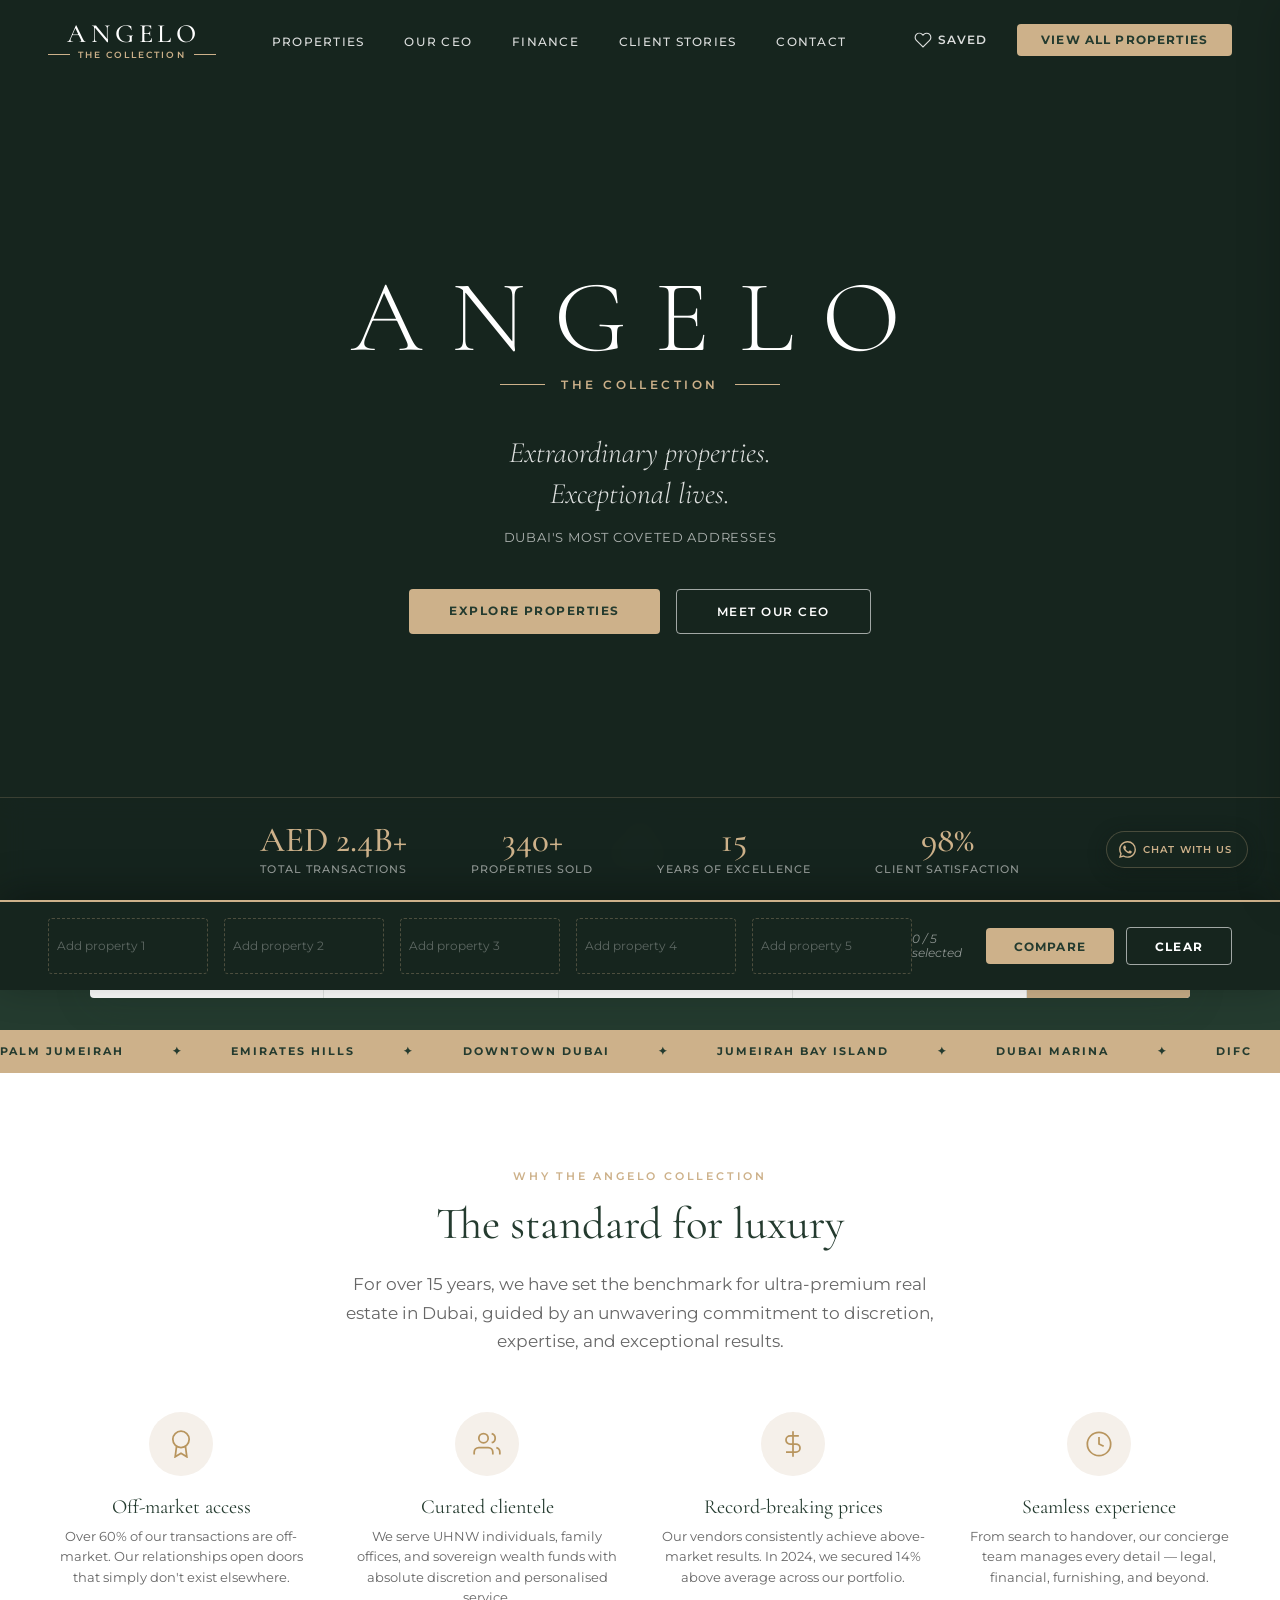
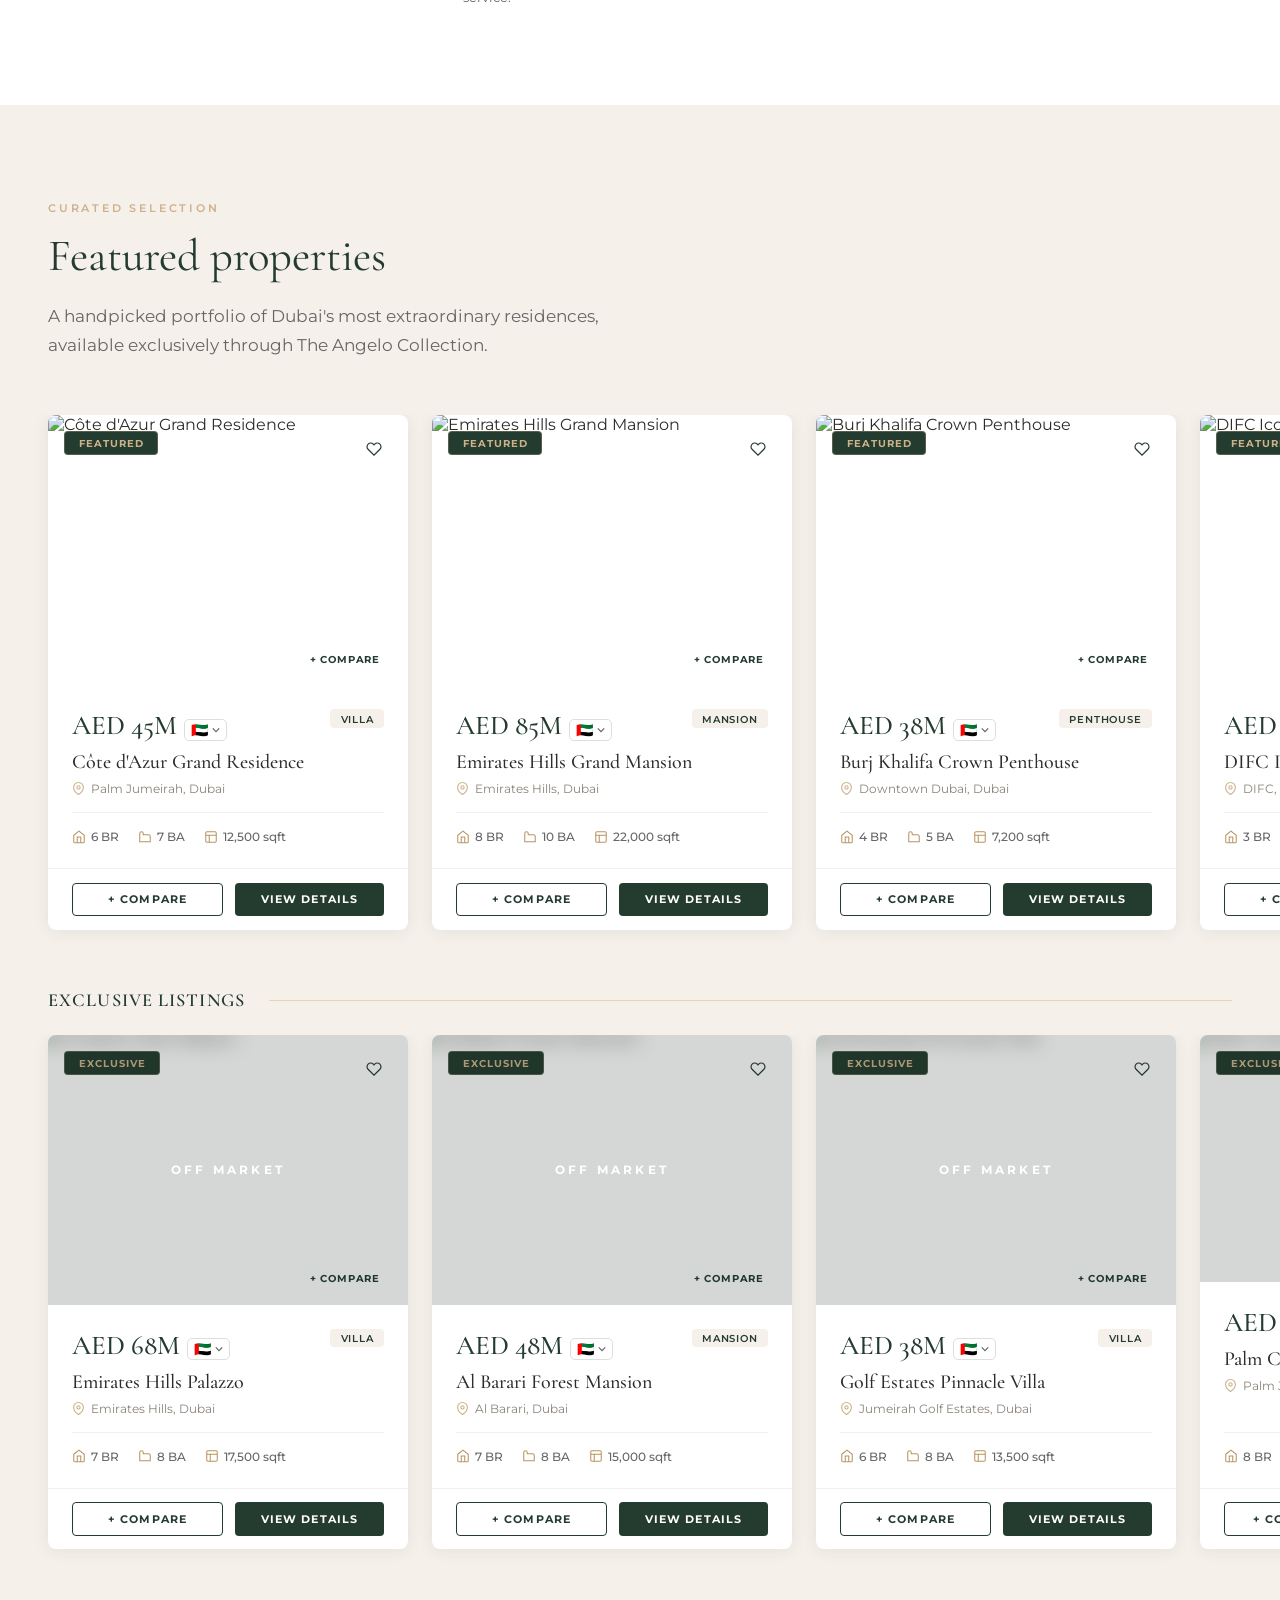
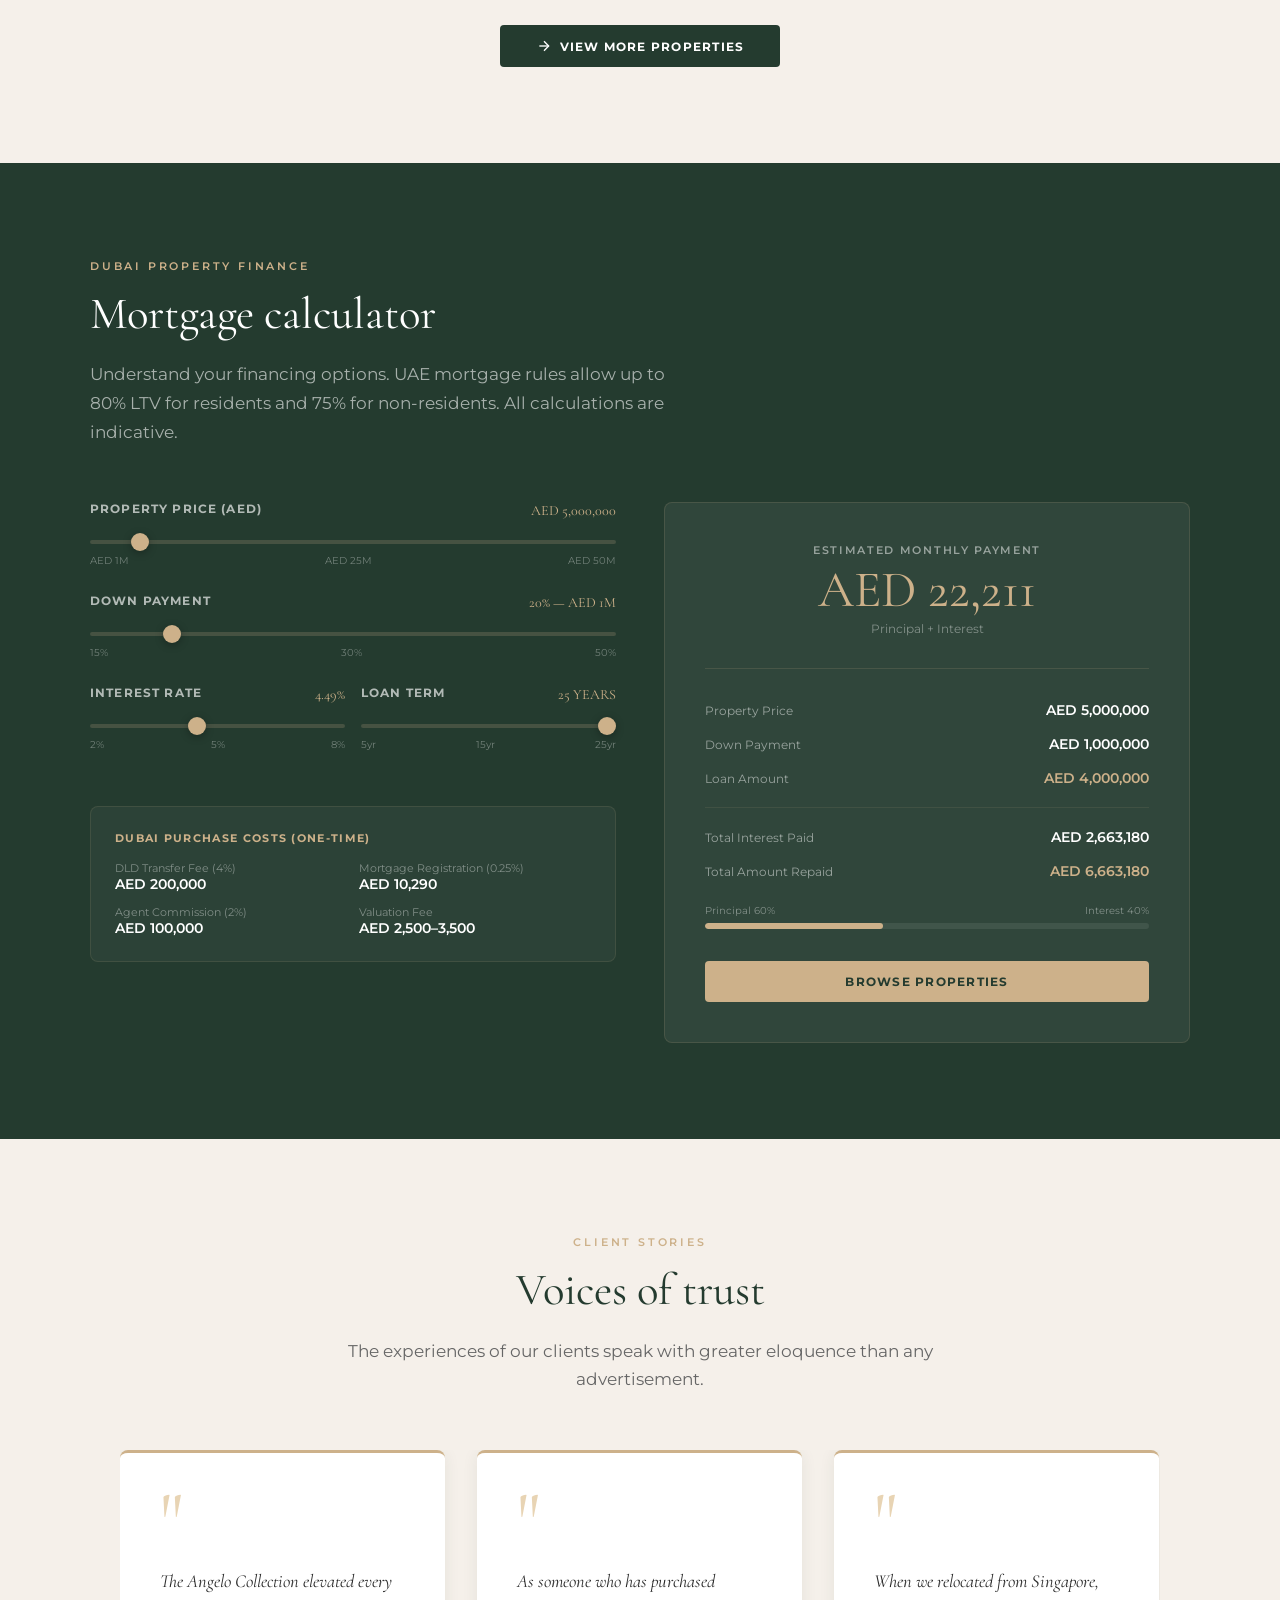
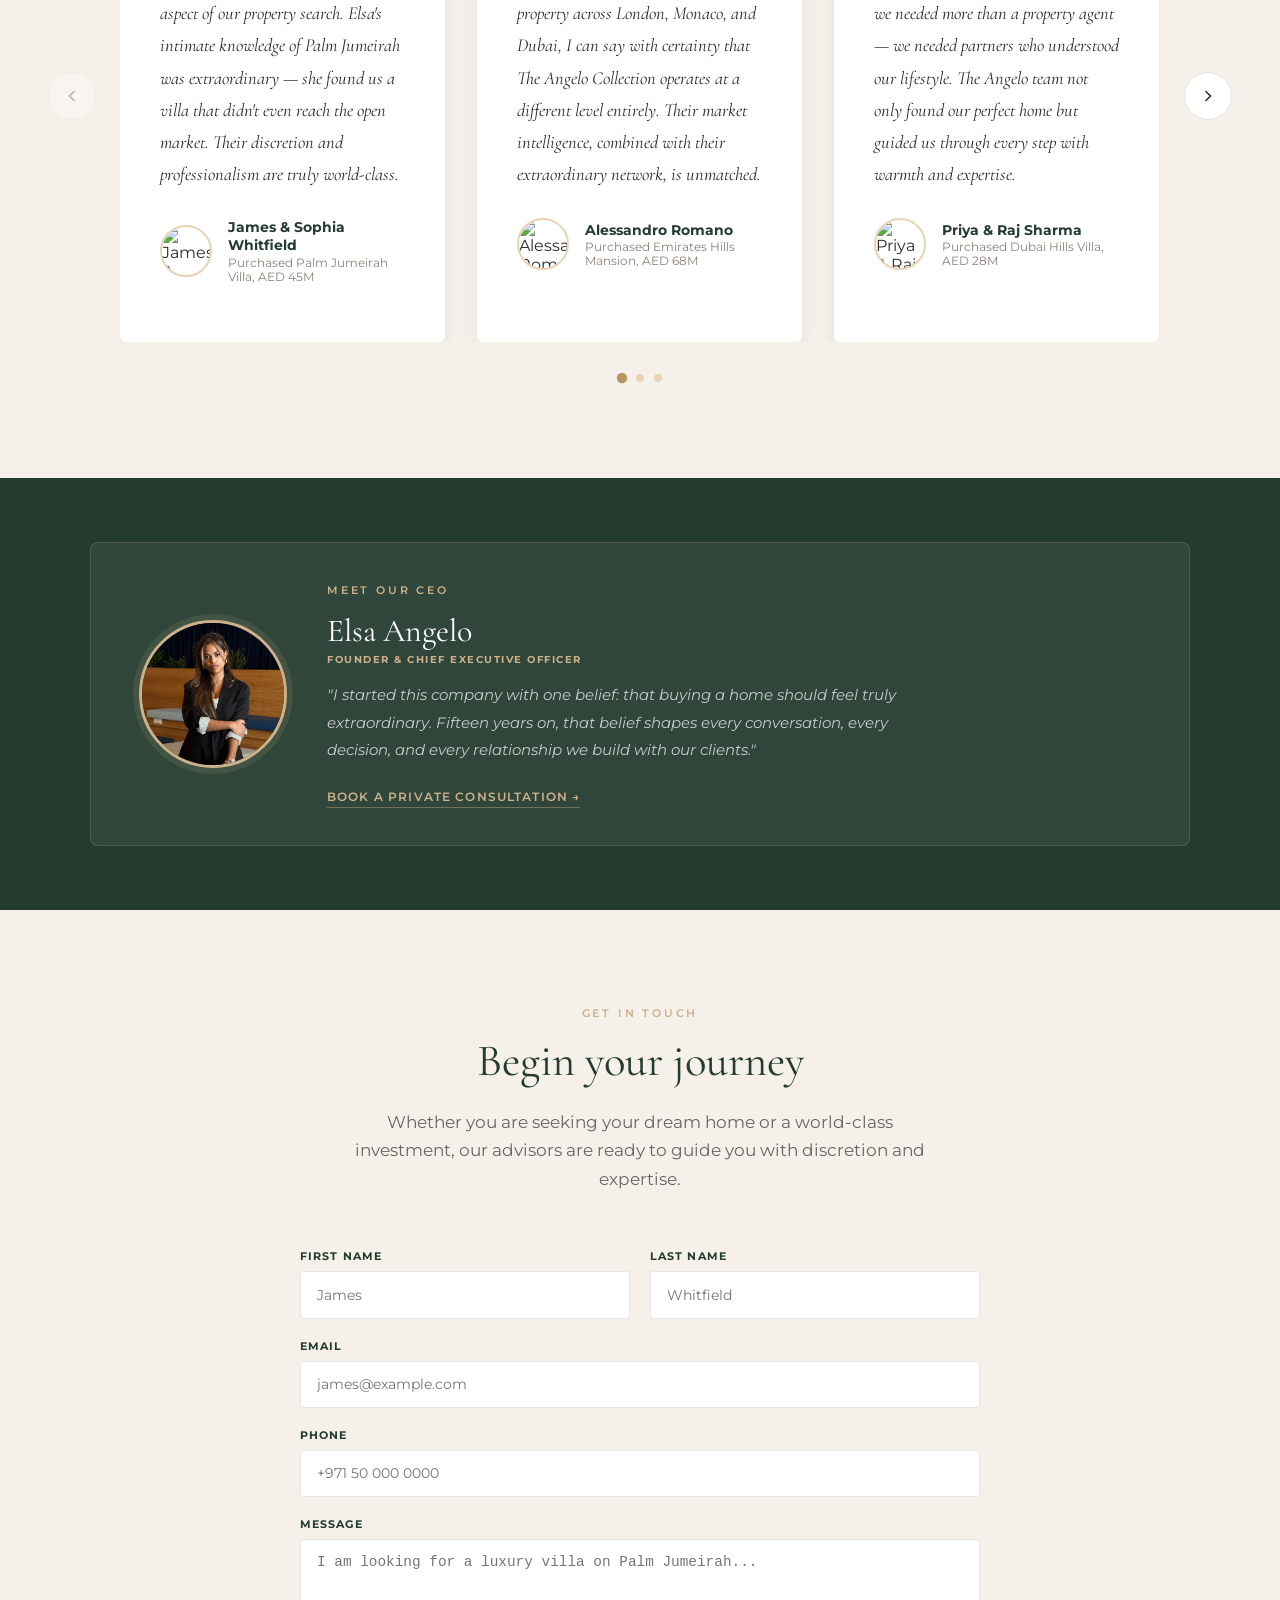
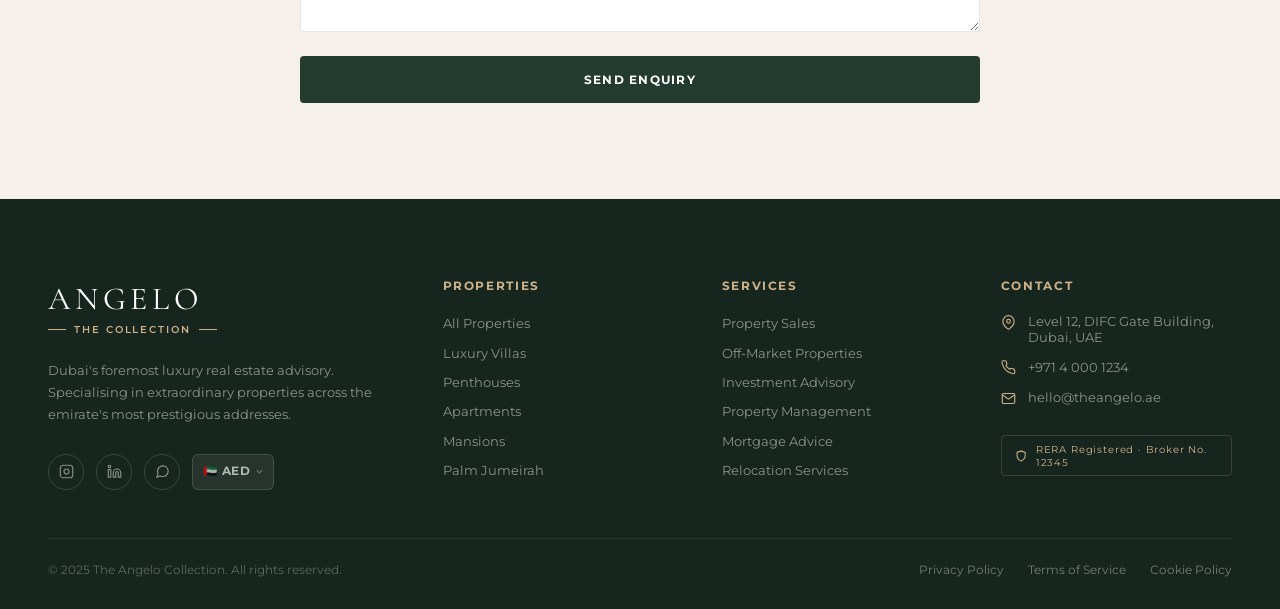
==== index.html @ dfdea7b0 "Per-card independent currency; footer global picker next to WhatsApp - Each property card now has it" ====
<!DOCTYPE html>
<html lang="en">
<head>
<meta charset="UTF-8">
<meta name="viewport" content="width=device-width,initial-scale=1">
<title>The Angelo Collection — Luxury Real Estate Dubai</title>
<meta name="description" content="Dubai's most exceptional luxury properties. Penthouses, villas and estates across Palm Jumeirah, Downtown, Emirates Hills and beyond.">
<meta property="og:title" content="The Angelo Collection — Luxury Real Estate Dubai">
<meta property="og:description" content="Dubai's most coveted addresses. Extraordinary penthouses, villas and estates curated by The Angelo Collection.">
<meta property="og:image" content="https://images.unsplash.com/photo-1613490493576-7fde63acd811?w=1200&auto=format&fit=crop&q=80">
<meta property="og:type" content="website">
<meta property="og:site_name" content="The Angelo Collection">
<meta name="twitter:card" content="summary_large_image">
<meta name="twitter:title" content="The Angelo Collection — Luxury Real Estate Dubai">
<meta name="twitter:description" content="Dubai's most coveted addresses. Extraordinary properties curated exclusively.">
<meta name="twitter:image" content="https://images.unsplash.com/photo-1613490493576-7fde63acd811?w=1200&auto=format&fit=crop&q=80">
<link rel="stylesheet" href="css/style.css?v=4">
</head>
<body>

<!-- ─── NAVIGATION ─────────────────────────────────────────────────────── -->
<nav class="nav transparent" id="main-nav">
  <a href="index.html" class="nav-logo" style="display:grid;justify-items:center;line-height:1">
    <span class="nav-logo-main" style="padding-left:.18em">ANGELO</span>
    <span class="nav-logo-sub">The Collection</span>
  </a>
  <ul class="nav-links">
    <li><a href="listings.html">Properties</a></li>
    <li><a href="#advisors">Our CEO</a></li>
    <li><a href="#mortgage">Finance</a></li>
    <li><a href="#testimonials">Client Stories</a></li>
    <li><a href="#contact">Contact</a></li>
  </ul>
  <div class="nav-actions">
    <button class="nav-icon-btn" onclick="toggleFavPanel()" aria-label="Saved properties">
      <svg viewBox="0 0 24 24"><path d="M20.84 4.61a5.5 5.5 0 0 0-7.78 0L12 5.67l-1.06-1.06a5.5 5.5 0 0 0-7.78 7.78l1.06 1.06L12 21.23l7.78-7.78 1.06-1.06a5.5 5.5 0 0 0 0-7.78z"/></svg>
      Saved
      <span class="nav-badge fav-badge" style="display:none">0</span>
    </button>
    <a href="listings.html" class="btn-nav-cta">View All Properties</a>
    <button class="hamburger" id="hamburger" aria-label="Open menu">
      <span></span><span></span><span></span>
    </button>
  </div>
</nav>

<!-- ─── MOBILE MENU ─────────────────────────────────────────────────────── -->
<div class="mobile-menu" id="mobile-menu">
  <button class="mobile-menu-close" id="mobile-menu-close">✕</button>
  <a href="listings.html">Properties</a>
  <a href="#advisors">Our CEO</a>
  <a href="#mortgage">Finance</a>
  <a href="#testimonials">Testimonials</a>
  <a href="#contact">Contact</a>
</div>

<!-- ─── HERO ────────────────────────────────────────────────────────────── -->
<section class="hero">
  <div class="hero-slides">
    <div class="hero-slide"></div>
    <div class="hero-slide"></div>
    <div class="hero-slide"></div>
    <div class="hero-slide"></div>
  </div>
  <div class="hero-overlay"></div>
  <div class="hero-content">
    <div class="hero-logo-mark">
      <span class="hero-brand-name">ANGELO</span>
      <span class="hero-brand-sub">The Collection</span>
    </div>
    <h1 class="hero-tagline serif">Extraordinary properties.<br>Exceptional lives.</h1>
    <p class="hero-sub">Dubai's most coveted addresses</p>
    <div class="hero-ctas">
      <a href="listings.html" class="btn-hero-primary">Explore properties</a>
      <a href="#advisors" class="btn-hero-outline">Meet our CEO</a>
    </div>
  </div>
  <div class="hero-scroll">
    <svg viewBox="0 0 24 24"><polyline points="6 9 12 15 18 9"/></svg>
    <span>Scroll</span>
  </div>
  <div class="hero-stats">
    <div class="hero-stats-inner">
      <div class="hero-stat">
        <span class="hero-stat-num">AED 2.4B+</span>
        <span class="hero-stat-label">Total Transactions</span>
      </div>
      <div class="hero-stat">
        <span class="hero-stat-num">340+</span>
        <span class="hero-stat-label">Properties Sold</span>
      </div>
      <div class="hero-stat">
        <span class="hero-stat-num">15</span>
        <span class="hero-stat-label">Years of Excellence</span>
      </div>
      <div class="hero-stat">
        <span class="hero-stat-num">98%</span>
        <span class="hero-stat-label">Client Satisfaction</span>
      </div>
    </div>
  </div>
</section>

<!-- ─── SEARCH ───────────────────────────────────────────────────────────── -->
<div class="search-section">
  <div class="search-bar">
    <div class="search-field">
      <label>Location</label>
      <select id="qs-area" onchange="">
        <option value="">All Areas</option>
        <option>Palm Jumeirah</option>
        <option>Downtown Dubai</option>
        <option>Emirates Hills</option>
        <option>Dubai Marina</option>
        <option>DIFC</option>
        <option>Jumeirah Bay Island</option>
        <option>Al Barari</option>
        <option>Dubai Hills Estate</option>
        <option>Jumeirah Golf Estates</option>
        <option>MBR City</option>
        <option>Business Bay</option>
        <option>Jumeirah</option>
        <option>Bluewaters Island</option>
        <option>Emaar Beachfront</option>
        <option>Port de La Mer</option>
        <option>Dubai Creek Harbour</option>
        <option>The World Islands</option>
      </select>
    </div>
    <div class="search-field">
      <label>Property Type</label>
      <select id="qs-type">
        <option value="">All Types</option>
        <option>Villa</option>
        <option>Penthouse</option>
        <option>Apartment</option>
        <option>Mansion</option>
        <option>Townhouse</option>
      </select>
    </div>
    <div class="search-field">
      <label>Budget (AED)</label>
      <select id="qs-budget">
        <option value="">Any Price</option>
        <option value="5000000">Up to 5M</option>
        <option value="10000000">Up to 10M</option>
        <option value="25000000">Up to 25M</option>
        <option value="50000000">Up to 50M</option>
        <option value="100000000">Up to 100M</option>
      </select>
    </div>
    <div class="search-field">
      <label>Bedrooms</label>
      <select id="qs-beds">
        <option value="">Any</option>
        <option value="2">2+</option>
        <option value="3">3+</option>
        <option value="4">4+</option>
        <option value="5">5+</option>
        <option value="6">6+</option>
      </select>
    </div>
    <button class="search-btn" onclick="quickSearch()">
      <svg viewBox="0 0 24 24"><circle cx="11" cy="11" r="8"/><line x1="21" y1="21" x2="16.65" y2="16.65"/></svg>
      Search
    </button>
  </div>
</div>

<!-- ─── MARQUEE ──────────────────────────────────────────────────────────── -->
<div class="marquee-section" aria-hidden="true">
  <div class="marquee-inner">
    <span class="marquee-item">Palm Jumeirah</span>
    <span class="marquee-item">Emirates Hills</span>
    <span class="marquee-item">Downtown Dubai</span>
    <span class="marquee-item">Jumeirah Bay Island</span>
    <span class="marquee-item">Dubai Marina</span>
    <span class="marquee-item">DIFC</span>
    <span class="marquee-item">Al Barari</span>
    <span class="marquee-item">Bluewaters Island</span>
    <span class="marquee-item">The World Islands</span>
    <span class="marquee-item">Dubai Hills Estate</span>
    <!-- duplicate for seamless loop -->
    <span class="marquee-item">Palm Jumeirah</span>
    <span class="marquee-item">Emirates Hills</span>
    <span class="marquee-item">Downtown Dubai</span>
    <span class="marquee-item">Jumeirah Bay Island</span>
    <span class="marquee-item">Dubai Marina</span>
    <span class="marquee-item">DIFC</span>
    <span class="marquee-item">Al Barari</span>
    <span class="marquee-item">Bluewaters Island</span>
    <span class="marquee-item">The World Islands</span>
    <span class="marquee-item">Dubai Hills Estate</span>
  </div>
</div>

<!-- ─── WHY ANGELO ───────────────────────────────────────────────────────── -->
<section class="why-section section">
  <div class="section-header centered">
    <span class="section-label">Why The Angelo Collection</span>
    <h2 class="section-title">The standard for luxury</h2>
    <p class="section-sub">For over 15 years, we have set the benchmark for ultra-premium real estate in Dubai, guided by an unwavering commitment to discretion, expertise, and exceptional results.</p>
  </div>
  <div class="why-grid">
    <div class="why-item">
      <div class="why-icon">
        <svg viewBox="0 0 24 24"><circle cx="12" cy="8" r="7"/><polyline points="8.21 13.89 7 23 12 20 17 23 15.79 13.88"/></svg>
      </div>
      <h3 class="why-title">Off-market access</h3>
      <p class="why-text">Over 60% of our transactions are off-market. Our relationships open doors that simply don't exist elsewhere.</p>
    </div>
    <div class="why-item">
      <div class="why-icon">
        <svg viewBox="0 0 24 24"><path d="M17 21v-2a4 4 0 0 0-4-4H5a4 4 0 0 0-4 4v2"/><circle cx="9" cy="7" r="4"/><path d="M23 21v-2a4 4 0 0 0-3-3.87"/><path d="M16 3.13a4 4 0 0 1 0 7.75"/></svg>
      </div>
      <h3 class="why-title">Curated clientele</h3>
      <p class="why-text">We serve UHNW individuals, family offices, and sovereign wealth funds with absolute discretion and personalised service.</p>
    </div>
    <div class="why-item">
      <div class="why-icon">
        <svg viewBox="0 0 24 24"><line x1="12" y1="1" x2="12" y2="23"/><path d="M17 5H9.5a3.5 3.5 0 0 0 0 7h5a3.5 3.5 0 0 1 0 7H6"/></svg>
      </div>
      <h3 class="why-title">Record-breaking prices</h3>
      <p class="why-text">Our vendors consistently achieve above-market results. In 2024, we secured 14% above average across our portfolio.</p>
    </div>
    <div class="why-item">
      <div class="why-icon">
        <svg viewBox="0 0 24 24"><circle cx="12" cy="12" r="10"/><polyline points="12 6 12 12 16 14"/></svg>
      </div>
      <h3 class="why-title">Seamless experience</h3>
      <p class="why-text">From search to handover, our concierge team manages every detail — legal, financial, furnishing, and beyond.</p>
    </div>
  </div>
</section>

<!-- ─── FEATURED LISTINGS ─────────────────────────────────────────────────── -->
<section class="section section-cream" id="properties">
  <div class="section-header">
    <span class="section-label">Curated selection</span>
    <h2 class="section-title">Featured properties</h2>
    <p class="section-sub">A handpicked portfolio of Dubai's most extraordinary residences, available exclusively through The Angelo Collection.</p>
  </div>
  <div class="featured-scroll-outer">
    <div class="properties-grid featured-row" id="featured-row-1"></div>
  </div>
  <div class="featured-row-divider">
    <h3 class="featured-row-label">Exclusive listings</h3>
  </div>
  <div class="featured-scroll-outer">
    <div class="properties-grid featured-row" id="featured-row-2"></div>
  </div>
  <div class="view-all-wrap">
    <a href="listings.html" class="btn btn-primary">
      <svg viewBox="0 0 24 24"><line x1="5" y1="12" x2="19" y2="12"/><polyline points="12 5 19 12 12 19"/></svg>
      View more properties
    </a>
  </div>
</section>

<!-- ─── MORTGAGE CALCULATOR ───────────────────────────────────────────────── -->
<section class="mortgage-section" id="mortgage">
  <div class="section-header" style="max-width:1100px;margin:0 auto 3.5rem">
    <span class="section-label">Dubai property finance</span>
    <h2 class="section-title">Mortgage calculator</h2>
    <p class="section-sub" style="color:rgba(255,255,255,.6)">Understand your financing options. UAE mortgage rules allow up to 80% LTV for residents and 75% for non-residents. All calculations are indicative.</p>
  </div>
  <div class="mortgage-wrap">
    <!-- FORM -->
    <div class="mortgage-form">
      <div class="form-group">
        <div class="form-label">Property Price (AED) <span id="calc-price-val">AED 5,000,000</span></div>
        <input type="range" class="form-range" id="calc-price"
          min="1000000" max="50000000" step="500000" value="5000000">
        <div class="range-ticks"><span>AED 1M</span><span>AED 25M</span><span>AED 50M</span></div>
      </div>
      <div class="form-group">
        <div class="form-label">Down Payment <span id="calc-down-val">20%</span></div>
        <input type="range" class="form-range" id="calc-down"
          min="15" max="50" step="1" value="20">
        <div class="range-ticks"><span>15%</span><span>30%</span><span>50%</span></div>
      </div>
      <div class="form-row">
        <div class="form-group">
          <div class="form-label">Interest Rate <span id="calc-rate-val">4.49%</span></div>
          <input type="range" class="form-range" id="calc-rate"
            min="2" max="8" step="0.01" value="4.49">
          <div class="range-ticks"><span>2%</span><span>5%</span><span>8%</span></div>
        </div>
        <div class="form-group">
          <div class="form-label">Loan Term <span id="calc-years-val">25 years</span></div>
          <input type="range" class="form-range" id="calc-years"
            min="5" max="25" step="1" value="25">
          <div class="range-ticks"><span>5yr</span><span>15yr</span><span>25yr</span></div>
        </div>
      </div>
      <!-- Dubai-specific fees info -->
      <div style="margin-top:1.75rem;padding:1.5rem;background:rgba(255,255,255,.04);border:1px solid rgba(205,177,138,.12);border-radius:8px">
        <div style="font-size:.68rem;font-weight:700;letter-spacing:.12em;text-transform:uppercase;color:var(--champagne);margin-bottom:1rem">Dubai Purchase Costs (One-Time)</div>
        <div style="display:grid;grid-template-columns:1fr 1fr;gap:.75rem">
          <div><div style="font-size:.7rem;color:rgba(255,255,255,.4)">DLD Transfer Fee (4%)</div><div style="font-size:.9rem;font-weight:600;color:var(--white)" id="dld-fee">—</div></div>
          <div><div style="font-size:.7rem;color:rgba(255,255,255,.4)">Mortgage Registration (0.25%)</div><div style="font-size:.9rem;font-weight:600;color:var(--white)" id="reg-fee">—</div></div>
          <div><div style="font-size:.7rem;color:rgba(255,255,255,.4)">Agent Commission (2%)</div><div style="font-size:.9rem;font-weight:600;color:var(--white)" id="agent-fee">—</div></div>
          <div><div style="font-size:.7rem;color:rgba(255,255,255,.4)">Valuation Fee</div><div style="font-size:.9rem;font-weight:600;color:var(--white)">AED 2,500–3,500</div></div>
        </div>
      </div>
    </div>

    <!-- RESULTS -->
    <div class="mortgage-results">
      <div class="mortgage-monthly">
        <span class="mortgage-monthly-label">Estimated Monthly Payment</span>
        <span class="mortgage-monthly-amount" id="monthly-payment">—</span>
        <span class="mortgage-monthly-sub">Principal + Interest</span>
      </div>
      <div class="mortgage-breakdown">
        <div class="mortgage-row">
          <span class="mortgage-row-label">Property Price</span>
          <span class="mortgage-row-value" id="calc-price-display">—</span>
        </div>
        <div class="mortgage-row">
          <span class="mortgage-row-label">Down Payment</span>
          <span class="mortgage-row-value" id="down-amount">—</span>
        </div>
        <div class="mortgage-row">
          <span class="mortgage-row-label">Loan Amount</span>
          <span class="mortgage-row-value highlight" id="total-loan">—</span>
        </div>
        <div class="mortgage-divider"></div>
        <div class="mortgage-row">
          <span class="mortgage-row-label">Total Interest Paid</span>
          <span class="mortgage-row-value" id="total-interest">—</span>
        </div>
        <div class="mortgage-row">
          <span class="mortgage-row-label">Total Amount Repaid</span>
          <span class="mortgage-row-value highlight" id="total-payment">—</span>
        </div>
      </div>
      <div class="mortgage-bar-wrap">
        <div class="mortgage-bar-label">
          <span>Principal <span id="principal-pct">—</span></span>
          <span>Interest <span id="interest-pct">—</span></span>
        </div>
        <div class="mortgage-bar-track">
          <div class="mortgage-bar-fill" id="interest-bar" style="width:0%"></div>
        </div>
      </div>
      <div style="margin-top:2rem">
        <a href="listings.html" class="btn btn-gold" style="width:100%;justify-content:center">
          Browse Properties
        </a>
      </div>
    </div>
  </div>
</section>

<!-- ─── TESTIMONIALS ──────────────────────────────────────────────────────── -->
<section class="testimonials-section" id="testimonials">
  <div class="section-header centered">
    <span class="section-label">Client stories</span>
    <h2 class="section-title">Voices of trust</h2>
    <p class="section-sub">The experiences of our clients speak with greater eloquence than any advertisement.</p>
  </div>
  <div class="testimonials-carousel-outer">
    <button class="testi-nav-btn" id="testi-prev" onclick="testiNav(-1)" disabled aria-label="Previous testimonials">
      <svg viewBox="0 0 24 24"><polyline points="15 18 9 12 15 6"/></svg>
    </button>
    <div class="testimonials-viewport" id="testi-viewport">
      <div class="testimonials-track" id="testimonials-track"></div>
    </div>
    <button class="testi-nav-btn" id="testi-next" onclick="testiNav(1)" aria-label="Next testimonials">
      <svg viewBox="0 0 24 24"><polyline points="9 18 15 12 9 6"/></svg>
    </button>
  </div>
  <div class="testi-dots" id="testi-dots"></div>
</section>

<!-- ─── MEET OUR CEO ─────────────────────────────────────────────────────── -->
<section class="ceo-banner-section" id="advisors">
  <div class="ceo-banner-card">
    <img
      src="images/elsa-angelo.png"
      alt="Elsa Angelo — Founder &amp; CEO"
      class="ceo-banner-photo">
    <div class="ceo-banner-info">
      <span class="section-label">Meet our CEO</span>
      <div class="ceo-banner-name">Elsa Angelo</div>
      <span class="ceo-banner-role">Founder &amp; Chief Executive Officer</span>
      <p class="ceo-banner-quote">"I started this company with one belief: that buying a home should feel truly extraordinary. Fifteen years on, that belief shapes every conversation, every decision, and every relationship we build with our clients."</p>
      <a href="#contact" class="ceo-banner-cta">Book a private consultation →</a>
    </div>
  </div>
</section>

<!-- ─── CONTACT ──────────────────────────────────────────────────────────── -->
<section class="section section-cream" id="contact">
  <div class="section-header centered">
    <span class="section-label">Get in touch</span>
    <h2 class="section-title">Begin your journey</h2>
    <p class="section-sub">Whether you are seeking your dream home or a world-class investment, our advisors are ready to guide you with discretion and expertise.</p>
  </div>
  <div style="max-width:680px;margin:0 auto">
    <form onsubmit="handleContactForm(event)" style="display:grid;gap:1.25rem">
      <div style="display:grid;grid-template-columns:1fr 1fr;gap:1.25rem">
        <div>
          <label style="font-size:.68rem;font-weight:700;letter-spacing:.1em;text-transform:uppercase;color:var(--forest);display:block;margin-bottom:.5rem">First Name</label>
          <input type="text" placeholder="James" required
            style="width:100%;padding:.85rem 1rem;border:1px solid var(--border);border-radius:4px;font-size:.9rem;outline:none">
        </div>
        <div>
          <label style="font-size:.68rem;font-weight:700;letter-spacing:.1em;text-transform:uppercase;color:var(--forest);display:block;margin-bottom:.5rem">Last Name</label>
          <input type="text" placeholder="Whitfield" required
            style="width:100%;padding:.85rem 1rem;border:1px solid var(--border);border-radius:4px;font-size:.9rem;outline:none">
        </div>
      </div>
      <div>
        <label style="font-size:.68rem;font-weight:700;letter-spacing:.1em;text-transform:uppercase;color:var(--forest);display:block;margin-bottom:.5rem">Email</label>
        <input type="email" placeholder="james@example.com" required
          style="width:100%;padding:.85rem 1rem;border:1px solid var(--border);border-radius:4px;font-size:.9rem;outline:none">
      </div>
      <div>
        <label style="font-size:.68rem;font-weight:700;letter-spacing:.1em;text-transform:uppercase;color:var(--forest);display:block;margin-bottom:.5rem">Phone</label>
        <input type="tel" placeholder="+971 50 000 0000"
          style="width:100%;padding:.85rem 1rem;border:1px solid var(--border);border-radius:4px;font-size:.9rem;outline:none">
      </div>
      <div>
        <label style="font-size:.68rem;font-weight:700;letter-spacing:.1em;text-transform:uppercase;color:var(--forest);display:block;margin-bottom:.5rem">Message</label>
        <textarea rows="4" placeholder="I am looking for a luxury villa on Palm Jumeirah..."
          style="width:100%;padding:.85rem 1rem;border:1px solid var(--border);border-radius:4px;font-size:.9rem;outline:none;resize:vertical"></textarea>
      </div>
      <button type="submit" class="btn btn-primary" style="justify-content:center;padding:1rem">Send enquiry</button>
    </form>
  </div>
</section>

<!-- ─── FOOTER ───────────────────────────────────────────────────────────── -->
<footer class="footer">
  <div class="footer-grid">
    <div>
      <div class="footer-brand-name">ANGELO</div>
      <div class="footer-brand-sub">The Collection</div>
      <p class="footer-bio">Dubai's foremost luxury real estate advisory. Specialising in extraordinary properties across the emirate's most prestigious addresses.</p>
      <div class="footer-social">
        <a href="#" aria-label="Instagram">
          <svg viewBox="0 0 24 24"><rect x="2" y="2" width="20" height="20" rx="5" ry="5"/><path d="M16 11.37A4 4 0 1 1 12.63 8 4 4 0 0 1 16 11.37z"/><line x1="17.5" y1="6.5" x2="17.51" y2="6.5"/></svg>
        </a>
        <a href="#" aria-label="LinkedIn">
          <svg viewBox="0 0 24 24"><path d="M16 8a6 6 0 0 1 6 6v7h-4v-7a2 2 0 0 0-2-2 2 2 0 0 0-2 2v7h-4v-7a6 6 0 0 1 6-6z"/><rect x="2" y="9" width="4" height="12"/><circle cx="4" cy="4" r="2"/></svg>
        </a>
        <a href="#" aria-label="WhatsApp">
          <svg viewBox="0 0 24 24"><path d="M21 11.5a8.38 8.38 0 0 1-.9 3.8 8.5 8.5 0 0 1-7.6 4.7 8.38 8.38 0 0 1-3.8-.9L3 21l1.9-5.7a8.38 8.38 0 0 1-.9-3.8 8.5 8.5 0 0 1 4.7-7.6 8.38 8.38 0 0 1 3.8-.9h.5a8.48 8.48 0 0 1 8 8v.5z"/></svg>
        </a>
        <button class="footer-social-curr" onclick="Currency.toggleDropdown(event, this)" aria-label="Change display currency">
          <span class="curr-flag-indicator">🇦🇪</span>
          <span class="curr-code-indicator">AED</span>
          <svg viewBox="0 0 10 6" fill="none" stroke="currentColor" stroke-width="1.5" style="width:7px;height:7px;opacity:.5;margin-left:1px"><path d="M1 1l4 4 4-4"/></svg>
        </button>
      </div>
    </div>
    <div>
      <div class="footer-col-title">Properties</div>
      <ul class="footer-links">
        <li><a href="listings.html">All Properties</a></li>
        <li><a href="listings.html?type=Villa">Luxury Villas</a></li>
        <li><a href="listings.html?type=Penthouse">Penthouses</a></li>
        <li><a href="listings.html?type=Apartment">Apartments</a></li>
        <li><a href="listings.html?type=Mansion">Mansions</a></li>
        <li><a href="listings.html?area=Palm+Jumeirah">Palm Jumeirah</a></li>
      </ul>
    </div>
    <div>
      <div class="footer-col-title">Services</div>
      <ul class="footer-links">
        <li><a href="#">Property Sales</a></li>
        <li><a href="#">Off-Market Properties</a></li>
        <li><a href="#">Investment Advisory</a></li>
        <li><a href="#">Property Management</a></li>
        <li><a href="#mortgage">Mortgage Advice</a></li>
        <li><a href="#">Relocation Services</a></li>
      </ul>
    </div>
    <div>
      <div class="footer-col-title">Contact</div>
      <div class="footer-contact-line">
        <svg viewBox="0 0 24 24"><path d="M21 10c0 7-9 13-9 13s-9-6-9-13a9 9 0 0 1 18 0z"/><circle cx="12" cy="10" r="3"/></svg>
        <span>Level 12, DIFC Gate Building, Dubai, UAE</span>
      </div>
      <div class="footer-contact-line">
        <svg viewBox="0 0 24 24"><path d="M22 16.92v3a2 2 0 0 1-2.18 2 19.79 19.79 0 0 1-8.63-3.07A19.5 19.5 0 0 1 4.69 12 19.79 19.79 0 0 1 1.61 3.4 2 2 0 0 1 3.6 1.21h3a2 2 0 0 1 2 1.72c.127.96.361 1.903.7 2.81a2 2 0 0 1-.45 2.11L7.91 8.82a16 16 0 0 0 6 6l.91-.91a2 2 0 0 1 2.11-.45c.907.339 1.85.573 2.81.7a2 2 0 0 1 1.72 2.05z"/></svg>
        <span>+971 4 000 1234</span>
      </div>
      <div class="footer-contact-line">
        <svg viewBox="0 0 24 24"><path d="M4 4h16c1.1 0 2 .9 2 2v12c0 1.1-.9 2-2 2H4c-1.1 0-2-.9-2-2V6c0-1.1.9-2 2-2z"/><polyline points="22,6 12,13 2,6"/></svg>
        <span>hello@theangelo.ae</span>
      </div>
      <div class="rera-badge" style="margin-top:1rem;display:inline-flex">
        <svg viewBox="0 0 24 24" style="width:14px;height:14px;stroke:var(--champagne);fill:none;stroke-width:2"><path d="M12 22s8-4 8-10V5l-8-3-8 3v7c0 6 8 10 8 10z"/></svg>
        RERA Registered · Broker No. 12345
      </div>
    </div>
  </div>
  <div class="footer-bottom">
    <span>© 2025 The Angelo Collection. All rights reserved.</span>
    <div style="display:flex;gap:1.5rem">
      <a href="#">Privacy Policy</a>
      <a href="#">Terms of Service</a>
      <a href="#">Cookie Policy</a>
    </div>
  </div>
</footer>

<!-- ─── FAVOURITES PANEL ──────────────────────────────────────────────────── -->
<div id="fav-overlay" style="position:fixed;inset:0;background:rgba(0,0,0,.4);z-index:1049;display:none"
  onclick="toggleFavPanel()"></div>
<div class="fav-panel" id="fav-panel">
  <div class="fav-panel-header">
    <h3>Saved Properties</h3>
    <button onclick="toggleFavPanel()" style="color:rgba(255,255,255,.7);font-size:1.2rem">✕</button>
  </div>
  <div class="fav-panel-body" id="fav-list"></div>
</div>

<!-- ─── COMPARE BAR ──────────────────────────────────────────────────────── -->
<div class="compare-bar" id="compare-bar">
  <div class="compare-bar-slots" id="compare-slots"></div>
  <div class="compare-bar-actions">
    <span class="compare-count" id="compare-count">0 / 5 selected</span>
    <button class="compare-bar-btn btn btn-gold" onclick="Compare.openModal()">Compare</button>
    <button class="compare-bar-btn btn btn-outline-white" onclick="Compare.clear()">Clear</button>
  </div>
</div>

<!-- ─── COMPARE MODAL ────────────────────────────────────────────────────── -->
<div class="modal-overlay" id="compare-modal">
  <div class="modal-box" style="max-width:1400px">
    <div class="modal-header">
      <h3>Property Comparison</h3>
      <button class="modal-close" onclick="Compare.closeModal()">✕</button>
    </div>
    <div class="compare-cards" id="compare-cards"></div>
    <div class="compare-table">
      <table>
        <thead>
          <tr id="compare-th-row">
            <th style="width:160px">Attribute</th>
          </tr>
        </thead>
        <tbody id="compare-tbody"></tbody>
      </table>
    </div>
    <div class="compare-table" style="margin-top:0">
      <div style="padding:1rem 0;font-size:.72rem;font-weight:700;letter-spacing:.12em;text-transform:uppercase;color:var(--forest)">Features & Amenities</div>
      <table>
        <thead><tr><th>Feature</th></tr></thead>
        <tbody id="compare-features-tbody"></tbody>
      </table>
    </div>
  </div>
</div>

<!-- ─── DETAIL MODAL ─────────────────────────────────────────────────────── -->
<div class="modal-overlay" id="detail-modal">
  <div class="modal-box" id="detail-modal-content"></div>
</div>

<script>
function quickSearch() {
  const area   = document.getElementById('qs-area').value;
  const type   = document.getElementById('qs-type').value;
  const budget = document.getElementById('qs-budget').value;
  const beds   = document.getElementById('qs-beds').value;
  let url = 'listings.html?';
  if (area)   url += 'area=' + encodeURIComponent(area) + '&';
  if (type)   url += 'type=' + encodeURIComponent(type) + '&';
  if (budget) url += 'maxPrice=' + budget + '&';
  if (beds)   url += 'beds=' + beds;
  window.location.href = url;
}

function toggleFavPanel() {
  const panel   = document.getElementById('fav-panel');
  const overlay = document.getElementById('fav-overlay');
  const isOpen  = panel.classList.toggle('open');
  overlay.style.display = isOpen ? 'block' : 'none';
  if (isOpen) { Favourites.renderPanel(); document.body.classList.add('no-scroll'); }
  else          document.body.classList.remove('no-scroll');
}

function handleContactForm(e) {
  e.preventDefault();
  e.target.innerHTML = '<div style="text-align:center;padding:3rem"><div style="font-family:\'Cormorant Garamond\',serif;font-size:2rem;color:var(--forest);margin-bottom:.5rem">Thank You</div><p>One of our advisors will be in touch within 24 hours.</p></div>';
}

// Fix mortgage display
document.addEventListener('DOMContentLoaded', () => {
  const priceEl = document.getElementById('calc-price-display');
  const update  = () => {
    const p = parseFloat(document.getElementById('calc-price')?.value||0);
    if(priceEl) priceEl.textContent = p.toLocaleString('en-AE', {style:'currency',currency:'AED',maximumFractionDigits:0});
  };
  document.getElementById('calc-price')?.addEventListener('input', update);
  update();
});
</script>

<script src="js/data.js"></script>
<script src="js/app.js"></script>

<a href="https://wa.me/971507384252?text=Hi%2C%20I'm%20interested%20in%20a%20luxury%20property%20from%20The%20Angelo%20Collection." class="whatsapp-btn" target="_blank" rel="noopener" aria-label="Chat on WhatsApp">
  <svg viewBox="0 0 24 24" fill="currentColor"><path d="M17.472 14.382c-.297-.149-1.758-.867-2.03-.967-.273-.099-.471-.148-.67.15-.197.297-.767.966-.94 1.164-.173.199-.347.223-.644.075-.297-.15-1.255-.463-2.39-1.475-.883-.788-1.48-1.761-1.653-2.059-.173-.297-.018-.458.13-.606.134-.133.298-.347.446-.52.149-.174.198-.298.298-.497.099-.198.05-.371-.025-.52-.075-.149-.669-1.612-.916-2.207-.242-.579-.487-.5-.669-.51-.173-.008-.371-.01-.57-.01-.198 0-.52.074-.792.372-.272.297-1.04 1.016-1.04 2.479 0 1.462 1.065 2.875 1.213 3.074.149.198 2.096 3.2 5.077 4.487.709.306 1.262.489 1.694.625.712.227 1.36.195 1.871.118.571-.085 1.758-.719 2.006-1.413.248-.694.248-1.289.173-1.413-.074-.124-.272-.198-.57-.347m-5.421 7.403h-.004a9.87 9.87 0 01-5.031-1.378l-.361-.214-3.741.982.998-3.648-.235-.374a9.86 9.86 0 01-1.51-5.26c.001-5.45 4.436-9.884 9.888-9.884 2.64 0 5.122 1.03 6.988 2.898a9.825 9.825 0 012.893 6.994c-.003 5.45-4.437 9.884-9.885 9.884m8.413-18.297A11.815 11.815 0 0012.05 0C5.495 0 .16 5.335.157 11.892c0 2.096.547 4.142 1.588 5.945L.057 24l6.305-1.654a11.882 11.882 0 005.683 1.448h.005c6.554 0 11.89-5.335 11.893-11.893a11.821 11.821 0 00-3.48-8.413z"/></svg>
  Chat with us
</a>
</body>
</html>
---- css/style.css ----
@import url('https://fonts.googleapis.com/css2?family=Cormorant+Garamond:ital,wght@0,300;0,400;0,500;0,600;1,300;1,400;1,500&family=Montserrat:wght@300;400;500;600;700&display=swap');

/* ─── TOKENS ─────────────────────────────────────────────────────────────── */
:root {
  --forest:        #243B2F;
  --forest-dark:   #16251E;
  --forest-mid:    #2E4C3D;
  --forest-light:  #3A5C4A;
  --champagne:     #CDB18A;
  --champagne-lt:  #E8D4B4;
  --champagne-dk:  #B8955E;
  --cream:         #F5F0EA;
  --cream-dk:      #EDE6DC;
  --white:         #FFFFFF;
  --charcoal:      #1C1C1C;
  --ink:           #2C2C2C;
  --gray-dk:       #666666;
  --gray:          #8A8278;
  --gray-lt:       #C4BEB6;
  --border:        rgba(36,59,47,.12);
  --border-lt:     rgba(36,59,47,.07);
  --shadow-sm:     0 2px 16px rgba(36,59,47,.08);
  --shadow-md:     0 8px 40px rgba(36,59,47,.12);
  --shadow-lg:     0 20px 60px rgba(36,59,47,.16);
  --radius:        4px;
  --radius-lg:     8px;
  --nav-h:         80px;
  --transition:    .35s cubic-bezier(.25,.46,.45,.94);
}

/* ─── RESET ──────────────────────────────────────────────────────────────── */
*,*::before,*::after { box-sizing:border-box; margin:0; padding:0; }
html { scroll-behavior:smooth; font-size:16px; }
body { font-family:'Montserrat',sans-serif; color:var(--ink); background:var(--white); overflow-x:hidden; }
img  { display:block; max-width:100%; }
a    { text-decoration:none; color:inherit; }
button { cursor:pointer; border:none; background:none; font-family:inherit; }
input,select { font-family:inherit; }
ul   { list-style:none; }

/* ─── TYPOGRAPHY ─────────────────────────────────────────────────────────── */
.serif   { font-family:'Cormorant Garamond',serif; }
h1,h2,h3 { font-family:'Cormorant Garamond',serif; font-weight:400; line-height:1.15; }
h1 { font-size:clamp(2.8rem,6vw,5.5rem); }
h2 { font-size:clamp(2rem,3.5vw,3.2rem); }
h3 { font-size:clamp(1.4rem,2.5vw,2rem); }
h4 { font-size:1.15rem; font-weight:600; font-family:'Montserrat',sans-serif; }
p  { line-height:1.7; color:var(--gray-dk); }

.section-label {
  font-size:.7rem;
  font-weight:600;
  letter-spacing:.25em;
  text-transform:uppercase;
  color:var(--champagne);
  display:block;
  margin-bottom:1rem;
}
.section-title { color:var(--forest); margin-bottom:1.25rem; }
.section-sub   { font-size:1.05rem; color:var(--gray-dk); max-width:55ch; }

/* ─── NAV ────────────────────────────────────────────────────────────────── */
.nav {
  position:fixed; top:0; left:0; right:0; z-index:1000;
  height:var(--nav-h);
  display:flex; align-items:center; justify-content:space-between;
  padding:0 3rem;
  transition:background var(--transition), box-shadow var(--transition);
}
.nav.transparent { background:transparent; }
.nav.scrolled    { background:var(--white); box-shadow:var(--shadow-sm); }
.nav.dark-page   { background:var(--white); box-shadow:var(--shadow-sm); }

.nav-logo {
  display:grid; justify-items:center;
  line-height:1;
}
.nav-logo-main {
  font-family:'Cormorant Garamond',serif;
  font-size:1.65rem;
  font-weight:500;
  letter-spacing:.18em;
  padding-left:.18em; /* compensate trailing letter-spacing so text centers visually */
  color:var(--forest);
  transition:color var(--transition);
}
.nav.transparent .nav-logo-main { color:var(--white); }
.nav.scrolled    .nav-logo-main { color:var(--forest); }
.nav-logo-sub {
  display:flex; align-items:center; gap:.5rem;
  font-size:.58rem; font-weight:600; letter-spacing:.22em;
  text-transform:uppercase; color:var(--champagne);
  margin-top:2px;
}
.nav-logo-sub::before,.nav-logo-sub::after {
  content:''; display:block; width:22px; height:1px; background:var(--champagne);
}

.nav-links { display:flex; gap:2.5rem; align-items:center; }
.nav-links a {
  font-size:.78rem; font-weight:500; letter-spacing:.1em;
  text-transform:uppercase;
  color:var(--forest); transition:color var(--transition);
  position:relative;
}
.nav-links a::after {
  content:''; position:absolute; bottom:-4px; left:0; right:0;
  height:1px; background:var(--champagne);
  transform:scaleX(0); transform-origin:left;
  transition:transform var(--transition);
}
.nav-links a:hover::after { transform:scaleX(1); }
.nav-links a:hover { color:var(--champagne-dk); }
.nav.transparent .nav-links a { color:rgba(255,255,255,.85); }
.nav.transparent .nav-links a:hover { color:var(--white); }

.nav-actions { display:flex; align-items:center; gap:1.2rem; }
.nav-icon-btn {
  position:relative; display:flex; align-items:center; gap:.4rem;
  font-size:.72rem; font-weight:600; letter-spacing:.08em;
  text-transform:uppercase; color:var(--forest);
  padding:.45rem .7rem; border-radius:var(--radius);
  transition:color var(--transition), background var(--transition);
}
.nav.transparent .nav-icon-btn { color:rgba(255,255,255,.85); }
.nav.transparent .nav-icon-btn:hover { color:var(--white); background:rgba(255,255,255,.1); }
.nav.scrolled .nav-icon-btn:hover { background:var(--cream); color:var(--forest); }
.nav-icon-btn svg { width:18px; height:18px; stroke:currentColor; fill:none; stroke-width:1.5; }
.nav-badge {
  position:absolute; top:-4px; right:-4px;
  width:16px; height:16px; border-radius:50%;
  background:var(--champagne); color:var(--forest);
  font-size:.6rem; font-weight:700;
  display:flex; align-items:center; justify-content:center;
}
.btn-nav-cta {
  padding:.55rem 1.5rem;
  background:var(--champagne); color:var(--forest);
  font-size:.72rem; font-weight:700; letter-spacing:.1em; text-transform:uppercase;
  border-radius:var(--radius);
  transition:background var(--transition), transform .15s;
}
.btn-nav-cta:hover { background:var(--champagne-dk); transform:translateY(-1px); }
.nav.transparent .btn-nav-cta { background:var(--champagne); color:var(--forest); }

.hamburger { display:none; flex-direction:column; gap:5px; padding:.5rem; }
.hamburger span { display:block; width:22px; height:1.5px; background:currentColor; transition:all .3s; }
.nav.transparent .hamburger span { background:var(--white); }

/* ─── HERO ───────────────────────────────────────────────────────────────── */
.hero {
  position:relative; height:100vh; min-height:600px;
  display:flex; align-items:center; justify-content:center;
  overflow:hidden;
}
.hero-slides { position:absolute; inset:0; z-index:0; background:var(--forest-dark); }
.hero-slide {
  position:absolute; inset:0;
  background-size:cover; background-position:center;
  opacity:0; animation:heroFade 22s infinite;
}
.hero-slide:nth-child(1) { background-image:url('https://images.unsplash.com/photo-1613490493576-7fde63acd811?w=1920&auto=format&fit=crop&q=90'); animation-delay:0s; }
.hero-slide:nth-child(2) { background-image:url('https://images.unsplash.com/photo-1600596542815-ffad4c1539a9?w=1920&auto=format&fit=crop&q=90'); animation-delay:5.5s; }
.hero-slide:nth-child(3) { background-image:url('https://images.unsplash.com/photo-1484154218962-a197022b6ac8?w=1920&auto=format&fit=crop&q=90'); animation-delay:11s; }
.hero-slide:nth-child(4) { background-image:url('https://images.unsplash.com/photo-1512917774080-9991f1c4c750?w=1920&auto=format&fit=crop&q=90'); animation-delay:16.5s; }

@keyframes heroFade {
  0%    { opacity:0; transform:scale(1.08); }
  8%    { opacity:1; transform:scale(1.04); }
  40%   { opacity:1; transform:scale(1); }
  50%   { opacity:0; transform:scale(1); }
  100%  { opacity:0; transform:scale(1.08); }
}

.hero-overlay {
  position:absolute; inset:0; z-index:1;
  background:linear-gradient(
    180deg,
    rgba(22,37,30,.35) 0%,
    rgba(22,37,30,.55) 50%,
    rgba(22,37,30,.75) 100%
  );
}
.hero-content {
  position:relative; z-index:2;
  text-align:center; color:var(--white);
  padding:0 1.5rem;
  max-width:900px;
}
.hero-logo-mark {
  display:flex; flex-direction:column; align-items:center;
  margin-bottom:2.5rem;
}
.hero-logo-mark .hero-brand-name {
  font-family:'Cormorant Garamond',serif;
  font-size:clamp(3.5rem,8vw,7rem);
  font-weight:300;
  letter-spacing:.28em;
  line-height:1;
  color:var(--white);
}
.hero-logo-mark .hero-brand-sub {
  display:flex; align-items:center; gap:1rem;
  font-size:.72rem; font-weight:600; letter-spacing:.3em;
  text-transform:uppercase; color:var(--champagne);
  margin-top:.6rem;
}
.hero-logo-mark .hero-brand-sub::before,
.hero-logo-mark .hero-brand-sub::after {
  content:''; display:block; width:45px; height:1px; background:var(--champagne);
}
.hero-tagline {
  font-family:'Cormorant Garamond',serif;
  font-size:clamp(1.2rem,2.5vw,1.85rem);
  font-weight:300;
  font-style:italic;
  color:rgba(255,255,255,.85);
  margin-bottom:.75rem;
  line-height:1.4;
}
.hero-sub {
  font-size:.82rem; font-weight:400; letter-spacing:.06em;
  color:rgba(255,255,255,.65);
  margin-bottom:2.5rem;
  text-transform:uppercase;
}
.hero-ctas { display:flex; gap:1rem; justify-content:center; flex-wrap:wrap; }
.btn-hero-primary {
  padding:.9rem 2.5rem;
  background:var(--champagne); color:var(--forest);
  font-size:.78rem; font-weight:700; letter-spacing:.12em; text-transform:uppercase;
  border-radius:var(--radius); transition:all var(--transition);
}
.btn-hero-primary:hover { background:var(--champagne-dk); transform:translateY(-2px); box-shadow:0 8px 30px rgba(0,0,0,.25); }
.btn-hero-outline {
  padding:.9rem 2.5rem;
  border:1px solid rgba(255,255,255,.6); color:var(--white);
  font-size:.78rem; font-weight:600; letter-spacing:.12em; text-transform:uppercase;
  border-radius:var(--radius); transition:all var(--transition);
}
.btn-hero-outline:hover { background:rgba(255,255,255,.12); border-color:var(--white); transform:translateY(-2px); }

.hero-scroll {
  position:absolute; bottom:2.5rem; left:50%; transform:translateX(-50%);
  z-index:2; display:flex; flex-direction:column; align-items:center; gap:.5rem;
  color:rgba(255,255,255,.6); font-size:.65rem; letter-spacing:.15em; text-transform:uppercase;
  animation:scrollBounce 2s infinite;
}
.hero-scroll svg { width:20px; height:20px; stroke:currentColor; fill:none; stroke-width:1.5; }
@keyframes scrollBounce {
  0%,100% { transform:translateX(-50%) translateY(0); }
  50%      { transform:translateX(-50%) translateY(6px); }
}

.hero-stats {
  position:absolute; bottom:0; left:0; right:0; z-index:2;
  display:flex; justify-content:center;
  background:rgba(22,37,30,.8); backdrop-filter:blur(12px);
  border-top:1px solid rgba(205,177,138,.2);
  padding:1.5rem 3rem;
}
.hero-stats-inner { display:flex; gap:4rem; }
.hero-stat { text-align:center; }
.hero-stat-num {
  font-family:'Cormorant Garamond',serif;
  font-size:2.2rem; font-weight:500;
  color:var(--champagne); display:block; line-height:1;
}
.hero-stat-label {
  font-size:.68rem; font-weight:500; letter-spacing:.1em;
  text-transform:uppercase; color:rgba(255,255,255,.55);
  display:block; margin-top:.3rem;
}

/* ─── SEARCH BAR ─────────────────────────────────────────────────────────── */
.search-section {
  background:var(--forest); padding:2rem 3rem;
}
.search-bar {
  display:flex; align-items:stretch; gap:0;
  max-width:1100px; margin:0 auto;
  background:var(--white); border-radius:var(--radius);
  overflow:hidden; box-shadow:var(--shadow-md);
}
.search-field {
  flex:1; padding:1rem 1.5rem;
  border-right:1px solid var(--border);
  display:flex; flex-direction:column; gap:.25rem;
  min-width:0;
}
.search-field label {
  font-size:.62rem; font-weight:700; letter-spacing:.12em;
  text-transform:uppercase; color:var(--champagne-dk);
}
.search-field select,
.search-field input {
  border:none; outline:none; font-size:.9rem;
  color:var(--ink); background:transparent;
  appearance:none; -webkit-appearance:none;
  cursor:pointer;
}
.search-field select option { color:var(--ink); }
.search-btn {
  padding:1rem 2.5rem;
  background:var(--champagne); color:var(--forest);
  font-size:.78rem; font-weight:700; letter-spacing:.1em; text-transform:uppercase;
  transition:background var(--transition);
  white-space:nowrap;
}
.search-btn:hover { background:var(--champagne-dk); }
.search-btn svg { width:18px; height:18px; stroke:currentColor; fill:none; stroke-width:2; }

/* ─── SECTIONS ───────────────────────────────────────────────────────────── */
.section { padding:6rem 3rem; }
.section-cream  { background:var(--cream); }
.section-forest { background:var(--forest); }
.section-white  { background:var(--white); }
.section-header { max-width:1300px; margin:0 auto 3.5rem; }
.section-header.centered { text-align:center; }
.section-header.centered .section-sub { margin:0 auto; }

/* ─── BUTTONS ────────────────────────────────────────────────────────────── */
.btn {
  display:inline-flex; align-items:center; gap:.5rem;
  padding:.8rem 2.2rem;
  font-size:.78rem; font-weight:700; letter-spacing:.1em; text-transform:uppercase;
  border-radius:var(--radius); transition:all var(--transition);
  cursor:pointer;
}
.btn-primary  { background:var(--forest); color:var(--white); }
.btn-primary:hover { background:var(--forest-light); transform:translateY(-1px); box-shadow:var(--shadow-sm); }
.btn-gold     { background:var(--champagne); color:var(--forest); }
.btn-gold:hover { background:var(--champagne-dk); transform:translateY(-1px); box-shadow:var(--shadow-sm); }
.btn-outline  { border:1.5px solid var(--forest); color:var(--forest); }
.btn-outline:hover { background:var(--forest); color:var(--white); }
.btn-outline-gold { border:1.5px solid var(--champagne); color:var(--champagne); }
.btn-outline-gold:hover { background:var(--champagne); color:var(--forest); }
.btn-outline-white { border:1.5px solid rgba(255,255,255,.6); color:var(--white); }
.btn-outline-white:hover { background:rgba(255,255,255,.12); border-color:var(--white); }
.btn svg { width:16px; height:16px; stroke:currentColor; fill:none; stroke-width:2; }

/* ─── PROPERTY CARDS ─────────────────────────────────────────────────────── */
.properties-grid {
  display:grid;
  grid-template-columns:repeat(auto-fill,minmax(360px,1fr));
  gap:2rem;
  max-width:1300px; margin:0 auto;
}

/* ── Featured 2-row horizontal scroll (homepage only) ─────────────────── */
.featured-scroll-outer {
  overflow-x:auto; overflow-y:hidden;
  padding:0 3rem 1.25rem;
  margin:0 -3rem;
  scrollbar-width:thin;
  scrollbar-color:var(--champagne-lt) transparent;
}
.featured-scroll-outer::-webkit-scrollbar { height:3px; }
.featured-scroll-outer::-webkit-scrollbar-track { background:transparent; }
.featured-scroll-outer::-webkit-scrollbar-thumb { background:var(--champagne-lt); border-radius:2px; }
.properties-grid.featured-row {
  display:grid;
  grid-auto-flow:column;
  grid-auto-columns:330px;
  gap:1.5rem;
  max-width:none; margin:0;
  width:max-content;
}

.featured-row-divider {
  max-width:1300px; margin:2.5rem auto 1.5rem;
  display:flex; align-items:center; gap:1.5rem;
}
.featured-row-divider::after {
  content:''; flex:1; height:1px; background:var(--champagne-lt);
}
.featured-row-label {
  font-size:1.15rem; font-weight:600; letter-spacing:.06em; text-transform:uppercase;
  color:var(--forest); white-space:nowrap;
}

/* ── Off-market overlay ──────────────────────────────────────────────── */
.property-card.off-market .card-image-wrap img {
  filter:blur(9px); transform:scale(1.06);
}
.property-card.off-market .card-image-wrap::after {
  content:'OFF MARKET';
  position:absolute; inset:0; z-index:3;
  display:flex; align-items:center; justify-content:center;
  color:#fff; font-size:.72rem; font-weight:700; letter-spacing:.28em;
  background:rgba(22,37,30,.18);
}
.property-card {
  background:var(--white);
  border-radius:var(--radius-lg);
  overflow:hidden;
  box-shadow:var(--shadow-sm);
  transition:transform var(--transition), box-shadow var(--transition);
  position:relative;
  display:flex; flex-direction:column;
}
.property-card:hover { transform:translateY(-6px); box-shadow:var(--shadow-lg); }

.card-image-wrap {
  position:relative; overflow:hidden;
  aspect-ratio:4/3;
}
.card-image-wrap img {
  width:100%; height:100%; object-fit:cover;
  transition:transform .6s ease;
}
.property-card:hover .card-image-wrap img { transform:scale(1.04); }

.card-badge {
  position:absolute; top:1rem; left:1rem; z-index:2;
  padding:.3rem .85rem;
  font-size:.62rem; font-weight:700; letter-spacing:.1em; text-transform:uppercase;
  border-radius:var(--radius);
}
.badge-exclusive { background:var(--forest); color:var(--champagne); }
.badge-new       { background:var(--champagne); color:var(--forest); }
.badge-reduced   { background:#b05252; color:var(--white); }

.card-fav-btn {
  position:absolute; top:1rem; right:1rem; z-index:2;
  width:36px; height:36px; border-radius:50%;
  background:rgba(255,255,255,.85); backdrop-filter:blur(4px);
  display:flex; align-items:center; justify-content:center;
  transition:transform .2s, background .2s;
}
.card-fav-btn:hover { transform:scale(1.1); background:var(--white); }
.card-fav-btn svg  { width:16px; height:16px; stroke:var(--forest); stroke-width:1.8; fill:none; transition:all .2s; }
.card-fav-btn.active svg { fill:var(--champagne-dk); stroke:var(--champagne-dk); }

.card-compare-wrap {
  position:absolute; bottom:1rem; right:1rem; z-index:2;
}
.card-compare-btn {
  padding:.3rem .75rem;
  font-size:.62rem; font-weight:700; letter-spacing:.08em; text-transform:uppercase;
  background:rgba(255,255,255,.85); backdrop-filter:blur(4px);
  color:var(--forest); border-radius:var(--radius);
  transition:all .2s;
}
.card-compare-btn:hover,.card-compare-btn.selected { background:var(--forest); color:var(--white); }
.card-compare-btn.selected { background:var(--champagne); color:var(--forest); }

.card-body  { padding:1.5rem; flex:1; display:flex; flex-direction:column; }
.card-price {
  font-family:'Cormorant Garamond',serif;
  font-size:1.7rem; font-weight:500;
  color:var(--forest); margin-bottom:.5rem;
}
.card-price span { font-size:1rem; font-weight:400; }
.card-title {
  font-family:'Cormorant Garamond',serif;
  font-size:1.25rem; font-weight:500;
  color:var(--ink); margin-bottom:.35rem;
  line-height:1.25;
}
.card-location {
  display:flex; align-items:center; gap:.35rem;
  font-size:.75rem; color:var(--gray); margin-bottom:1rem;
}
.card-location svg { width:13px; height:13px; stroke:var(--champagne); fill:none; stroke-width:2; flex-shrink:0; }
.card-meta {
  display:flex; gap:1.2rem; margin-top:auto;
  padding-top:1rem; border-top:1px solid var(--border-lt);
}
.card-meta-item {
  display:flex; align-items:center; gap:.3rem;
  font-size:.75rem; color:var(--gray-dk); font-weight:500;
}
.card-meta-item svg { width:14px; height:14px; stroke:var(--champagne-dk); fill:none; stroke-width:1.8; }
.card-type-tag {
  display:inline-block;
  padding:.2rem .65rem;
  font-size:.62rem; font-weight:600; letter-spacing:.08em; text-transform:uppercase;
  background:var(--cream); color:var(--forest); border-radius:var(--radius);
  margin-left:auto;
}
.card-footer {
  padding:.85rem 1.5rem;
  border-top:1px solid var(--border-lt);
  display:flex; gap:.75rem;
}
.card-footer .btn { flex:1; justify-content:center; padding:.65rem 1rem; font-size:.7rem; }

/* ─── FEATURED LISTING CTA ────────────────────────────────────────────────── */
.view-all-wrap { text-align:center; margin-top:3.5rem; }

/* ─── CEO BANNER ─────────────────────────────────────────────────────────── */
.ceo-banner-section {
  background:var(--forest);
  padding:4rem 3rem;
}
.ceo-banner-card {
  max-width:1100px; margin:0 auto;
  display:flex; align-items:center; gap:2.5rem;
  background:rgba(255,255,255,.06);
  border-radius:var(--radius-lg);
  border:1px solid rgba(205,177,138,.2);
  padding:2.5rem 3rem;
}
.ceo-banner-photo {
  width:148px; height:148px; border-radius:50%;
  object-fit:cover; object-position:top center;
  flex-shrink:0;
  border:3px solid var(--champagne);
  box-shadow:0 0 0 6px rgba(205,177,138,.12);
}
.ceo-banner-info { flex:1; }
.ceo-banner-name {
  font-family:'Cormorant Garamond',serif;
  font-size:2rem; font-weight:400;
  color:var(--white); line-height:1.1;
  margin-bottom:.3rem;
}
.ceo-banner-role {
  font-size:.63rem; font-weight:700; letter-spacing:.15em;
  text-transform:uppercase; color:var(--champagne);
  display:block; margin-bottom:1rem;
}
.ceo-banner-quote {
  font-size:.92rem; color:rgba(255,255,255,.72);
  line-height:1.85; font-style:italic;
  max-width:58ch; margin-bottom:1.4rem;
}
.ceo-banner-cta {
  font-size:.72rem; font-weight:600; letter-spacing:.1em;
  text-transform:uppercase; color:var(--champagne);
  border-bottom:1px solid rgba(205,177,138,.4);
  padding-bottom:.15rem;
  transition:color var(--transition);
}
.ceo-banner-cta:hover { color:var(--champagne-lt); border-bottom-color:var(--champagne-lt); }
.ceo-banner-info .section-label { color:var(--champagne); }

@media (max-width:768px) {
  .ceo-banner-card { flex-direction:column; text-align:center; padding:2rem; }
  .ceo-banner-quote { max-width:unset; }
}

/* ─── TESTIMONIALS ───────────────────────────────────────────────────────── */
.testimonials-section { background:var(--cream); padding:6rem 3rem; }
.testimonials-carousel-outer {
  position:relative;
  display:flex; align-items:center; gap:1.5rem;
  max-width:1300px; margin:0 auto;
}
.testimonials-viewport { overflow:hidden; flex:1; }
.testimonials-track {
  display:flex; gap:2rem;
  transition:transform .55s cubic-bezier(.25,.46,.45,.94);
  will-change:transform;
}
.testi-nav-btn {
  flex-shrink:0;
  width:48px; height:48px; border-radius:50%;
  border:1.5px solid var(--border);
  background:var(--white); color:var(--forest);
  display:flex; align-items:center; justify-content:center;
  cursor:pointer; transition:all .2s;
}
.testi-nav-btn:hover:not(:disabled) { background:var(--forest); color:var(--white); border-color:var(--forest); }
.testi-nav-btn:disabled { opacity:.3; cursor:not-allowed; }
.testi-nav-btn svg { width:20px; height:20px; stroke:currentColor; fill:none; stroke-width:2; }
.testi-dots {
  display:flex; justify-content:center; gap:.6rem;
  margin-top:2rem;
}
.testi-dot {
  width:8px; height:8px; border-radius:50%;
  background:var(--champagne-lt); border:none;
  cursor:pointer; transition:background .2s, transform .2s;
  padding:0;
}
.testi-dot.active { background:var(--champagne-dk); transform:scale(1.3); }
.testimonial-card {
  flex-shrink:0;
  background:var(--white);
  border-radius:var(--radius-lg);
  padding:2.5rem;
  box-shadow:var(--shadow-sm);
  position:relative;
  border-top:3px solid var(--champagne);
  transition:transform var(--transition), box-shadow var(--transition);
}
.testimonial-card:hover { transform:translateY(-4px); box-shadow:var(--shadow-md); }
.testimonial-quote-mark {
  font-family:'Cormorant Garamond',serif;
  font-size:5rem; line-height:.7;
  color:var(--champagne-lt);
  margin-bottom:1rem; display:block;
}
.testimonial-text {
  font-family:'Cormorant Garamond',serif;
  font-size:1.15rem; font-style:italic;
  color:var(--ink); line-height:1.75;
  margin-bottom:1.75rem;
}
.testimonial-author { display:flex; align-items:center; gap:1rem; }
.testimonial-photo {
  width:52px; height:52px; border-radius:50%;
  object-fit:cover; border:2px solid var(--champagne-lt);
}
.testimonial-name { font-size:.88rem; font-weight:700; color:var(--forest); }
.testimonial-detail { font-size:.72rem; color:var(--gray); margin-top:.1rem; }

/* ─── MORTGAGE CALCULATOR ────────────────────────────────────────────────── */
.mortgage-section { background:var(--forest); padding:6rem 3rem; }
.mortgage-section .section-label { color:var(--champagne); }
.mortgage-section .section-title { color:var(--white); }
.mortgage-section .section-sub   { color:rgba(255,255,255,.6); }
.mortgage-wrap {
  max-width:1100px; margin:0 auto;
  display:grid; grid-template-columns:1fr 1fr; gap:3rem;
  align-items:start;
}
.mortgage-form {}
.form-group { margin-bottom:1.75rem; }
.form-label {
  display:flex; justify-content:space-between;
  font-size:.72rem; font-weight:700; letter-spacing:.1em;
  text-transform:uppercase; color:rgba(255,255,255,.65);
  margin-bottom:.6rem;
}
.form-label span { color:var(--champagne); font-weight:400; letter-spacing:0; font-size:.88rem; font-family:'Cormorant Garamond',serif; }
.form-input {
  width:100%; padding:.85rem 1.1rem;
  background:rgba(255,255,255,.07);
  border:1px solid rgba(205,177,138,.2);
  border-radius:var(--radius); color:var(--white);
  font-size:.95rem;
  transition:border-color var(--transition), background var(--transition);
  outline:none;
}
.form-input:focus { border-color:var(--champagne); background:rgba(255,255,255,.1); }
.form-input::placeholder { color:rgba(255,255,255,.3); }
.range-wrap { position:relative; padding-top:.5rem; }
.form-range {
  width:100%; height:4px;
  -webkit-appearance:none; appearance:none;
  background:rgba(205,177,138,.2);
  border-radius:2px; outline:none;
}
.form-range::-webkit-slider-thumb {
  -webkit-appearance:none; appearance:none;
  width:18px; height:18px; border-radius:50%;
  background:var(--champagne); cursor:pointer;
  box-shadow:0 2px 8px rgba(0,0,0,.3);
  transition:transform .15s;
}
.form-range::-webkit-slider-thumb:hover { transform:scale(1.2); }
.range-ticks {
  display:flex; justify-content:space-between;
  margin-top:.4rem;
}
.range-ticks span { font-size:.62rem; color:rgba(255,255,255,.35); }
.form-row { display:grid; grid-template-columns:1fr 1fr; gap:1rem; }

.mortgage-results {
  background:rgba(255,255,255,.06);
  border:1px solid rgba(205,177,138,.15);
  border-radius:var(--radius-lg);
  padding:2.5rem;
}
.mortgage-monthly {
  text-align:center;
  padding-bottom:2rem; margin-bottom:2rem;
  border-bottom:1px solid rgba(205,177,138,.15);
}
.mortgage-monthly-label {
  font-size:.7rem; font-weight:600; letter-spacing:.15em;
  text-transform:uppercase; color:rgba(255,255,255,.5);
  display:block; margin-bottom:.5rem;
}
.mortgage-monthly-amount {
  font-family:'Cormorant Garamond',serif;
  font-size:3.2rem; font-weight:400;
  color:var(--champagne); display:block;
  line-height:1;
}
.mortgage-monthly-sub { font-size:.75rem; color:rgba(255,255,255,.4); margin-top:.3rem; display:block; }
.mortgage-breakdown { display:flex; flex-direction:column; gap:1rem; }
.mortgage-row {
  display:flex; justify-content:space-between; align-items:center;
}
.mortgage-row-label { font-size:.75rem; color:rgba(255,255,255,.5); }
.mortgage-row-value { font-size:.9rem; font-weight:600; color:var(--white); }
.mortgage-row-value.highlight { color:var(--champagne); }
.mortgage-divider { height:1px; background:rgba(205,177,138,.1); margin:.25rem 0; }
.mortgage-bar-wrap { margin-top:1.5rem; }
.mortgage-bar-label {
  display:flex; justify-content:space-between;
  font-size:.65rem; color:rgba(255,255,255,.4);
  margin-bottom:.4rem;
}
.mortgage-bar-track {
  height:6px; background:rgba(255,255,255,.08);
  border-radius:3px; overflow:hidden;
}
.mortgage-bar-fill {
  height:100%; background:var(--champagne);
  border-radius:3px; transition:width .6s ease;
}
.mortgage-fees {
  margin-top:1.75rem;
  padding:1.25rem;
  background:rgba(255,255,255,.04);
  border-radius:var(--radius);
  border:1px solid rgba(205,177,138,.1);
}
.mortgage-fees h4 {
  font-size:.7rem; font-weight:700; letter-spacing:.12em;
  text-transform:uppercase; color:var(--champagne);
  margin-bottom:.75rem;
}

/* ─── LISTINGS PAGE ──────────────────────────────────────────────────────── */
.listings-page-hero {
  padding-top:var(--nav-h);
  background:var(--forest);
  padding-bottom:3rem;
}
.listings-page-hero-inner {
  max-width:1300px; margin:0 auto;
  padding:3rem 3rem 0;
  display:flex; align-items:flex-end; justify-content:space-between;
}
.listings-page-hero h1 {
  color:var(--white);
  font-size:clamp(2.5rem,4vw,4rem);
}
.listings-page-hero p {
  color:rgba(255,255,255,.6);
  font-size:.85rem; margin-top:.5rem;
}
.listings-count {
  font-family:'Cormorant Garamond',serif;
  font-size:1.1rem; color:var(--champagne);
  font-style:italic;
}

.listings-layout {
  display:grid;
  grid-template-columns:280px 1fr;
  gap:0;
  max-width:1600px; margin:0 auto;
  padding:0 3rem 6rem;
  align-items:start;
}
.filters-sidebar {
  position:sticky; top:calc(var(--nav-h) + 2rem);
  padding:2rem 1.5rem;
  background:var(--cream);
  border-radius:var(--radius-lg);
  margin-top:2rem;
}
.filters-title {
  font-size:.72rem; font-weight:700; letter-spacing:.12em;
  text-transform:uppercase; color:var(--forest);
  padding-bottom:1rem;
  border-bottom:1px solid var(--border);
  margin-bottom:1.5rem;
  display:flex; justify-content:space-between; align-items:center;
}
.filters-clear {
  font-size:.65rem; font-weight:600; color:var(--champagne-dk);
  text-decoration:underline; text-underline-offset:2px;
  cursor:pointer;
}
.filter-group { margin-bottom:1.75rem; }
.filter-group-label {
  font-size:.68rem; font-weight:700; letter-spacing:.1em;
  text-transform:uppercase; color:var(--forest);
  margin-bottom:.75rem; display:block;
}
.filter-select {
  width:100%; padding:.65rem .85rem;
  border:1px solid var(--border);
  background:var(--white); color:var(--ink);
  border-radius:var(--radius); font-size:.85rem;
  outline:none; appearance:none; -webkit-appearance:none;
  background-image:url("data:image/svg+xml,%3Csvg width='10' height='6' viewBox='0 0 10 6' fill='none' xmlns='http://www.w3.org/2000/svg'%3E%3Cpath d='M1 1L5 5L9 1' stroke='%23243B2F' stroke-width='1.5' stroke-linecap='round'/%3E%3C/svg%3E");
  background-repeat:no-repeat; background-position:right .85rem center;
  cursor:pointer;
}
.filter-select:focus { border-color:var(--champagne); }
.price-inputs { display:grid; grid-template-columns:1fr 1fr; gap:.5rem; }
.price-input {
  padding:.55rem .65rem;
  border:1px solid var(--border);
  background:var(--white); color:var(--ink);
  border-radius:var(--radius); font-size:.8rem;
  outline:none; width:100%;
}
.price-input:focus { border-color:var(--champagne); }
.bed-buttons { display:flex; gap:.4rem; flex-wrap:wrap; }
.bed-btn {
  padding:.35rem .75rem;
  border:1px solid var(--border);
  background:var(--white); color:var(--gray-dk);
  border-radius:var(--radius); font-size:.78rem; font-weight:500;
  transition:all .2s;
}
.bed-btn.active,
.bed-btn:hover { background:var(--forest); color:var(--white); border-color:var(--forest); }
.filter-checkbox { display:flex; flex-direction:column; gap:.5rem; }
.filter-check-item { display:flex; align-items:center; gap:.6rem; cursor:pointer; }
.filter-check-item input[type="checkbox"] { accent-color:var(--forest); width:14px; height:14px; }
.filter-check-item label { font-size:.82rem; color:var(--gray-dk); cursor:pointer; }
.apply-filters-btn {
  width:100%; padding:.8rem;
  background:var(--forest); color:var(--white);
  font-size:.75rem; font-weight:700; letter-spacing:.1em; text-transform:uppercase;
  border-radius:var(--radius);
  margin-top:.5rem;
  transition:background var(--transition);
}
.apply-filters-btn:hover { background:var(--forest-light); }

.listings-main { padding:2rem 0 0 2.5rem; }
.listings-toolbar {
  display:flex; align-items:center; justify-content:space-between;
  margin-bottom:2rem;
  padding-bottom:1rem;
  border-bottom:1px solid var(--border-lt);
}
.listings-result-count {
  font-family:'Cormorant Garamond',serif;
  font-size:1.2rem; color:var(--forest); font-style:italic;
}
.listings-toolbar-right { display:flex; align-items:center; gap:1rem; }
.sort-select {
  padding:.5rem .85rem;
  border:1px solid var(--border);
  background:var(--white); color:var(--ink);
  border-radius:var(--radius); font-size:.8rem;
  outline:none; appearance:none;
  background-image:url("data:image/svg+xml,%3Csvg width='10' height='6' viewBox='0 0 10 6' fill='none' xmlns='http://www.w3.org/2000/svg'%3E%3Cpath d='M1 1L5 5L9 1' stroke='%23243B2F' stroke-width='1.5' stroke-linecap='round'/%3E%3C/svg%3E");
  background-repeat:no-repeat; background-position:right .75rem center;
  padding-right:2rem;
}
.view-toggle-btn {
  width:36px; height:36px; border-radius:var(--radius);
  border:1px solid var(--border);
  display:flex; align-items:center; justify-content:center;
  color:var(--gray); transition:all .2s;
}
.view-toggle-btn.active,
.view-toggle-btn:hover { background:var(--forest); color:var(--white); border-color:var(--forest); }
.view-toggle-btn svg { width:15px; height:15px; stroke:currentColor; fill:none; stroke-width:1.8; }

/* List view */
.properties-grid.list-view { grid-template-columns:1fr; }
.properties-grid.list-view .property-card {
  flex-direction:row; max-height:220px;
}
.properties-grid.list-view .card-image-wrap {
  width:280px; min-width:280px; aspect-ratio:unset;
  border-radius:var(--radius-lg) 0 0 var(--radius-lg);
}
.properties-grid.list-view .card-body { padding:1.25rem; }
.properties-grid.list-view .card-price { font-size:1.4rem; }

/* Pagination */
.pagination {
  display:flex; justify-content:center; gap:.5rem;
  margin-top:3rem;
}
.page-btn {
  width:40px; height:40px; border-radius:var(--radius);
  border:1px solid var(--border);
  display:flex; align-items:center; justify-content:center;
  font-size:.85rem; font-weight:600; color:var(--gray-dk);
  transition:all .2s;
}
.page-btn.active,
.page-btn:hover { background:var(--forest); color:var(--white); border-color:var(--forest); }

/* ─── COMPARE BAR ────────────────────────────────────────────────────────── */
.compare-bar {
  position:fixed; bottom:0; left:0; right:0; z-index:900;
  background:var(--forest-dark);
  border-top:2px solid var(--champagne);
  padding:1rem 3rem;
  display:flex; align-items:center; justify-content:space-between;
  transform:translateY(100%);
  transition:transform .4s cubic-bezier(.25,.46,.45,.94);
  box-shadow:0 -8px 40px rgba(0,0,0,.3);
}
.compare-bar.visible { transform:translateY(0); }
.compare-bar-slots {
  display:flex; gap:1rem; align-items:center; flex:1;
}
.compare-slot {
  width:160px; min-height:56px;
  border:1px dashed rgba(205,177,138,.3);
  border-radius:var(--radius); padding:.5rem;
  display:flex; align-items:center; gap:.5rem;
  color:rgba(255,255,255,.3); font-size:.72rem;
}
.compare-slot.filled {
  border-style:solid; border-color:rgba(205,177,138,.5);
  background:rgba(205,177,138,.08);
}
.compare-slot-img { width:40px; height:40px; object-fit:cover; border-radius:2px; }
.compare-slot-text { flex:1; min-width:0; }
.compare-slot-title { font-size:.72rem; color:var(--white); font-weight:500; white-space:nowrap; overflow:hidden; text-overflow:ellipsis; }
.compare-slot-price { font-size:.65rem; color:var(--champagne); }
.compare-slot-remove { color:rgba(255,255,255,.4); font-size:.9rem; cursor:pointer; transition:color .2s; }
.compare-slot-remove:hover { color:var(--white); }
.compare-bar-actions { display:flex; gap:.75rem; align-items:center; }
.compare-count {
  font-size:.72rem; color:rgba(255,255,255,.5);
  font-style:italic;
}
.compare-bar-btn {
  padding:.65rem 1.75rem;
  font-size:.75rem; font-weight:700; letter-spacing:.1em; text-transform:uppercase;
  border-radius:var(--radius); transition:all .2s;
}

/* ─── COMPARE MODAL ──────────────────────────────────────────────────────── */
.modal-overlay {
  position:fixed; inset:0; z-index:1100;
  background:rgba(22,37,30,.85); backdrop-filter:blur(8px);
  display:flex; align-items:flex-start; justify-content:center;
  padding:2rem;
  opacity:0; pointer-events:none;
  transition:opacity .3s;
  overflow-y:auto;
}
.modal-overlay.open { opacity:1; pointer-events:all; }
.modal-box {
  background:var(--white); border-radius:var(--radius-lg);
  width:100%; max-width:1400px;
  overflow:hidden;
  transform:translateY(20px);
  transition:transform .3s;
}
.modal-overlay.open .modal-box { transform:translateY(0); }
.modal-header {
  display:flex; align-items:center; justify-content:space-between;
  padding:1.5rem 2rem;
  background:var(--forest); color:var(--white);
}
.modal-header h3 {
  font-family:'Cormorant Garamond',serif;
  font-size:1.5rem; color:var(--white); font-weight:400;
}
.modal-close {
  width:36px; height:36px; border-radius:50%;
  background:rgba(255,255,255,.1);
  display:flex; align-items:center; justify-content:center;
  color:var(--white); font-size:1.2rem;
  transition:background .2s;
}
.modal-close:hover { background:rgba(255,255,255,.2); }

.compare-cards {
  display:flex; gap:0; overflow-x:auto;
  padding:2rem;
}
.compare-card {
  flex:0 0 260px; border:1px solid var(--border);
  border-radius:var(--radius-lg); overflow:hidden;
  margin-right:1.5rem;
}
.compare-card-img { width:100%; height:160px; object-fit:cover; }
.compare-card-body { padding:1rem; }
.compare-card-price { font-family:'Cormorant Garamond',serif; font-size:1.4rem; color:var(--forest); }
.compare-card-title { font-size:.9rem; font-weight:600; color:var(--ink); margin:.3rem 0; }
.compare-card-loc { font-size:.75rem; color:var(--gray); }

.compare-table { padding:0 2rem 2rem; overflow-x:auto; }
.compare-table table { width:100%; border-collapse:collapse; }
.compare-table th {
  padding:.75rem 1rem; text-align:left;
  font-size:.72rem; font-weight:700; letter-spacing:.1em; text-transform:uppercase;
  color:var(--forest); background:var(--cream);
  border-bottom:2px solid var(--champagne);
}
.compare-table td {
  padding:.75rem 1rem; font-size:.85rem; color:var(--gray-dk);
  border-bottom:1px solid var(--border-lt);
  vertical-align:middle;
}
.compare-table tr:hover td { background:var(--cream); }
.compare-table td.best { color:var(--forest); font-weight:700; }
.compare-table td.value-cell { font-family:'Cormorant Garamond',serif; font-size:1.05rem; color:var(--ink); }

/* ─── FAVOURITES PANEL ───────────────────────────────────────────────────── */
.fav-panel {
  position:fixed; top:0; right:0; bottom:0; z-index:1050;
  width:400px; background:var(--white);
  box-shadow:-4px 0 40px rgba(0,0,0,.15);
  transform:translateX(100%);
  transition:transform .4s cubic-bezier(.25,.46,.45,.94);
  display:flex; flex-direction:column;
}
.fav-panel.open { transform:translateX(0); }
.fav-panel-header {
  padding:2rem 1.5rem 1.5rem;
  background:var(--forest); color:var(--white);
  display:flex; align-items:center; justify-content:space-between;
}
.fav-panel-header h3 {
  font-family:'Cormorant Garamond',serif;
  font-size:1.4rem; color:var(--white); font-weight:400;
}
.fav-panel-body {
  flex:1; overflow-y:auto; padding:1.5rem;
}
.fav-empty {
  text-align:center; padding:3rem 1rem;
  color:var(--gray);
}
.fav-empty svg { width:48px; height:48px; stroke:var(--champagne-lt); fill:none; stroke-width:1; margin:0 auto 1rem; }
.fav-item {
  display:flex; gap:1rem; align-items:center;
  padding:.85rem 0;
  border-bottom:1px solid var(--border-lt);
}
.fav-item-img { width:72px; height:60px; object-fit:cover; border-radius:var(--radius); flex-shrink:0; }
.fav-item-info { flex:1; min-width:0; }
.fav-item-title { font-size:.85rem; font-weight:600; color:var(--ink); white-space:nowrap; overflow:hidden; text-overflow:ellipsis; }
.fav-item-loc { font-size:.72rem; color:var(--gray); margin-top:.15rem; }
.fav-item-price { font-family:'Cormorant Garamond',serif; font-size:1.1rem; color:var(--forest); margin-top:.2rem; }
.fav-item-remove { color:var(--gray-lt); transition:color .2s; flex-shrink:0; }
.fav-item-remove:hover { color:var(--champagne-dk); }
.fav-item-remove svg { width:16px; height:16px; stroke:currentColor; fill:none; stroke-width:2; }

/* ─── FOOTER ─────────────────────────────────────────────────────────────── */
.footer { background:var(--forest-dark); color:var(--white); padding:5rem 3rem 2rem; }
.footer-grid {
  display:grid; grid-template-columns:1.5fr 1fr 1fr 1fr;
  gap:3rem; max-width:1300px; margin:0 auto;
}
.footer-brand-name {
  font-family:'Cormorant Garamond',serif;
  font-size:2rem; font-weight:400; letter-spacing:.15em;
  color:var(--white); margin-bottom:.35rem;
}
.footer-brand-sub {
  display:flex; align-items:center; gap:.5rem;
  font-size:.6rem; font-weight:600; letter-spacing:.2em;
  text-transform:uppercase; color:var(--champagne);
  margin-bottom:1.5rem;
}
.footer-brand-sub::before,.footer-brand-sub::after {
  content:''; display:block; width:18px; height:1px; background:var(--champagne);
}
.footer-bio { font-size:.82rem; color:rgba(255,255,255,.5); line-height:1.7; margin-bottom:1.75rem; }
.footer-social { display:flex; gap:.75rem; }
.footer-social a {
  width:36px; height:36px; border-radius:50%;
  border:1px solid rgba(255,255,255,.15);
  display:flex; align-items:center; justify-content:center;
  color:rgba(255,255,255,.5); transition:all .2s;
}
.footer-social a:hover { background:var(--champagne); border-color:var(--champagne); color:var(--forest); }
.footer-social a svg { width:15px; height:15px; stroke:currentColor; fill:none; stroke-width:1.8; }
.footer-col-title {
  font-size:.72rem; font-weight:700; letter-spacing:.14em; text-transform:uppercase;
  color:var(--champagne); margin-bottom:1.25rem;
}
.footer-links { display:flex; flex-direction:column; gap:.65rem; }
.footer-links a {
  font-size:.82rem; color:rgba(255,255,255,.5);
  transition:color .2s;
}
.footer-links a:hover { color:var(--white); }
.footer-contact-line {
  display:flex; align-items:flex-start; gap:.75rem;
  font-size:.82rem; color:rgba(255,255,255,.5);
  margin-bottom:.85rem;
}
.footer-contact-line svg { width:15px; height:15px; stroke:var(--champagne); fill:none; stroke-width:1.8; flex-shrink:0; margin-top:.1rem; }
.footer-bottom {
  max-width:1300px; margin:3rem auto 0;
  padding-top:1.5rem;
  border-top:1px solid rgba(255,255,255,.08);
  display:flex; justify-content:space-between; align-items:center;
  font-size:.72rem; color:rgba(255,255,255,.3);
}
.footer-bottom a { color:rgba(255,255,255,.4); transition:color .2s; }
.footer-bottom a:hover { color:var(--white); }
.rera-badge {
  display:flex; align-items:center; gap:.5rem;
  padding:.4rem .85rem;
  border:1px solid rgba(205,177,138,.2);
  border-radius:var(--radius);
  font-size:.65rem; color:var(--champagne);
  letter-spacing:.08em;
}

/* ─── ABOUT / MARQUEE ────────────────────────────────────────────────────── */
.marquee-section {
  background:var(--champagne);
  padding:.9rem 0; overflow:hidden;
}
.marquee-inner {
  display:flex; gap:3rem; animation:marquee 20s linear infinite;
  white-space:nowrap;
}
.marquee-item {
  font-size:.7rem; font-weight:700; letter-spacing:.18em;
  text-transform:uppercase; color:var(--forest);
  display:flex; align-items:center; gap:3rem; flex-shrink:0;
}
.marquee-item::after { content:'✦'; }
@keyframes marquee {
  from { transform:translateX(0); }
  to   { transform:translateX(-50%); }
}

/* ─── WHY ANGELO ─────────────────────────────────────────────────────────── */
.why-section { background:var(--white); padding:6rem 3rem; }
.why-grid {
  display:grid; grid-template-columns:repeat(4,1fr); gap:2.5rem;
  max-width:1200px; margin:0 auto;
}
.why-item { text-align:center; }
.why-icon {
  width:64px; height:64px; border-radius:50%;
  background:var(--cream);
  display:flex; align-items:center; justify-content:center;
  margin:0 auto 1.25rem;
}
.why-icon svg { width:28px; height:28px; stroke:var(--champagne-dk); fill:none; stroke-width:1.5; }
.why-title { font-family:'Cormorant Garamond',serif; font-size:1.25rem; color:var(--forest); margin-bottom:.5rem; }
.why-text { font-size:.8rem; color:var(--gray-dk); line-height:1.6; }

/* ─── RESPONSIVE ─────────────────────────────────────────────────────────── */
@media (max-width:1024px) {
  .listings-layout { grid-template-columns:1fr; padding:0 1.5rem 4rem; }
  .filters-sidebar { position:relative; top:0; margin-top:1.5rem; }
  .listings-main { padding:2rem 0 0; }
  .mortgage-wrap { grid-template-columns:1fr; }
  .footer-grid { grid-template-columns:1fr 1fr; gap:2rem; }
  .hero-stats-inner { gap:2rem; }
}

@media (max-width:768px) {
  :root { --nav-h:65px; }
  .nav { padding:0 1.25rem; }
  .nav-links,.nav-actions .btn-nav-cta { display:none; }
  .hamburger { display:flex; }
  .nav-actions { gap:.5rem; }
  .section { padding:4rem 1.25rem; }
  .search-section { padding:1.5rem 1.25rem; }
  .search-bar { flex-direction:column; }
  .search-field { border-right:none; border-bottom:1px solid var(--border); }
  .search-btn { border-radius:0 0 var(--radius) var(--radius); }
  .properties-grid { grid-template-columns:1fr; gap:1.5rem; }
  .advisors-grid { grid-template-columns:1fr; }
  .hero-stats { display:none; }
  .hero-stat-num { font-size:1.6rem; }
  .footer-grid { grid-template-columns:1fr; }
  .compare-bar { padding:1rem 1.25rem; }
  .compare-bar-slots { display:none; }
  .mortgage-fees { display:none; }
  .why-grid { grid-template-columns:1fr 1fr; }
  .testimonials-carousel-outer { gap:.75rem; }
  .testi-nav-btn { width:36px; height:36px; }
  .listings-page-hero-inner { flex-direction:column; align-items:flex-start; gap:1rem; }
}

@media (max-width:480px) {
  .hero h1 { font-size:2.8rem; }
  .hero-ctas { flex-direction:column; align-items:center; }
  .fav-panel { width:100%; }
  .why-grid { grid-template-columns:1fr; }
}

/* ─── MOBILE NAV MENU ────────────────────────────────────────────────────── */
.mobile-menu {
  position:fixed; inset:0; z-index:1200;
  background:var(--forest-dark);
  display:flex; flex-direction:column;
  align-items:center; justify-content:center;
  gap:2.5rem;
  transform:translateX(100%);
  transition:transform .4s cubic-bezier(.25,.46,.45,.94);
}
.mobile-menu.open { transform:translateX(0); }
.mobile-menu a {
  font-family:'Cormorant Garamond',serif;
  font-size:2.5rem; color:var(--white); font-weight:300;
  letter-spacing:.05em;
  transition:color .2s;
}
.mobile-menu a:hover { color:var(--champagne); }
.mobile-menu-close {
  position:absolute; top:1.5rem; right:1.5rem;
  width:44px; height:44px; border-radius:50%;
  background:rgba(255,255,255,.1);
  display:flex; align-items:center; justify-content:center;
  color:var(--white); font-size:1.4rem;
}

/* ─── WHATSAPP BUTTON ────────────────────────────────────────────────────── */
.whatsapp-btn {
  position:fixed; bottom:2rem; right:2rem; z-index:990;
  display:flex; align-items:center; gap:.45rem;
  background:var(--forest-dark); color:var(--champagne);
  padding:.55rem .9rem .55rem .7rem;
  border-radius:50px;
  border:1px solid rgba(205,177,138,.28);
  box-shadow:0 4px 18px rgba(16,24,20,.45);
  font-size:.6rem; font-weight:600; letter-spacing:.12em; text-transform:uppercase;
  transition:transform .2s, box-shadow .2s, border-color .2s;
  white-space:nowrap;
}
.whatsapp-btn:hover {
  transform:translateY(-2px);
  box-shadow:0 8px 26px rgba(16,24,20,.6);
  border-color:rgba(205,177,138,.55);
  color:var(--champagne);
}
.whatsapp-btn svg { width:17px; height:17px; flex-shrink:0; }
body:has(.compare-bar.visible) .whatsapp-btn { bottom:calc(2rem + 88px); transition:bottom .4s cubic-bezier(.25,.46,.45,.94), transform .2s, box-shadow .2s, border-color .2s; }

/* ─── UTILITIES ──────────────────────────────────────────────────────────── */
.container { max-width:1300px; margin:0 auto; }
.text-center { text-align:center; }
.mt-1 { margin-top:.5rem; }
.mt-2 { margin-top:1rem; }
.mt-3 { margin-top:1.5rem; }

/* ─── CURRENCY SWITCHER ──────────────────────────────────────────────────── */
/* ─── GLOBAL CURRENCY DROPDOWN ────────────────────────────────────────────── */
.currency-global-dropdown {
  position: fixed;
  z-index: 9999;
  background: #fff;
  border-radius: 14px;
  box-shadow: 0 12px 40px rgba(0,0,0,0.16), 0 2px 8px rgba(0,0,0,0.06);
  padding: 0.4rem;
  min-width: 218px;
  border: 1px solid rgba(0,0,0,0.07);
}
.cdd-option {
  display: flex;
  align-items: center;
  gap: 0.7rem;
  width: 100%;
  padding: 0.6rem 0.85rem;
  border: none;
  background: transparent;
  border-radius: 9px;
  cursor: pointer;
  text-align: left;
  transition: background 0.14s;
}
.cdd-option:hover { background: #f5f5f5; }
.cdd-option.active { background: #f8f3ea; }
.cdd-flag { font-size: 1.15rem; flex-shrink: 0; line-height: 1; }
.cdd-code {
  flex: 1;
  font-size: 0.83rem;
  font-weight: 700;
  color: #1a1a1a;
  letter-spacing: 0.03em;
}
.cdd-sym { color: #999; font-weight: 400; margin-left: 0.1em; }
.cdd-name { font-size: 0.76rem; color: #999; min-width: 90px; }
.cdd-check { width: 14px; height: 14px; flex-shrink: 0; stroke: #b8912a; }

/* ─── CARD CURRENCY TRIGGER ────────────────────────────────────────────────── */
.card-price-row { display: flex; align-items: center; gap: 0.45rem; }
.card-curr-trigger {
  display: flex; align-items: center; gap: 3px;
  background: none;
  border: 1px solid rgba(0,0,0,0.13);
  border-radius: 5px;
  padding: 3px 6px;
  cursor: pointer;
  font-size: 0.88rem;
  color: #666;
  transition: border-color 0.15s, background 0.15s;
  flex-shrink: 0;
  line-height: 1;
}
.card-curr-trigger:hover { border-color: var(--champagne-dk); background: rgba(184,145,42,0.06); }
.prop-curr-trigger {
  border-color: rgba(255,255,255,0.35);
  color: rgba(255,255,255,0.8);
  padding: 5px 9px;
  font-size: 1rem;
  border-radius: 7px;
}
.prop-curr-trigger:hover { border-color: rgba(255,255,255,0.7); background: rgba(255,255,255,0.12); }

/* ─── FOOTER SOCIAL CURRENCY BUTTON ────────────────────────────────────────── */
.footer-social-curr {
  display: inline-flex; align-items: center; gap: 0.3rem;
  background: rgba(255,255,255,0.07);
  border: 1px solid rgba(255,255,255,0.14);
  border-radius: 6px;
  padding: 0.32rem 0.6rem;
  cursor: pointer;
  color: rgba(255,255,255,0.65);
  font-size: 0.72rem;
  font-weight: 700;
  letter-spacing: 0.04em;
  transition: background 0.15s, color 0.15s;
  line-height: 1;
  vertical-align: middle;
}
.footer-social-curr:hover { background: rgba(255,255,255,0.14); color: #fff; }

/* ─── PROPERTY DETAIL PAGE ───────────────────────────────────────────────── */
.prop-hero {
  position:relative; height:72vh; min-height:520px; overflow:hidden;
  margin-top:var(--nav-h);
}
.prop-hero-img {
  position:absolute; inset:0; width:100%; height:100%; object-fit:cover;
  transition:transform 8s ease;
}
.prop-hero-overlay {
  position:absolute; inset:0;
  background:linear-gradient(to top, rgba(16,25,20,.88) 0%, rgba(16,25,20,.35) 55%, rgba(16,25,20,.12) 100%);
}
.prop-hero-content {
  position:absolute; bottom:0; left:0; right:0;
  padding:3rem; max-width:1400px; margin:0 auto;
}
.prop-back-btn {
  display:inline-flex; align-items:center; gap:.4rem;
  color:rgba(255,255,255,.65); font-size:.65rem; font-weight:600; letter-spacing:.12em; text-transform:uppercase;
  margin-bottom:1.5rem; transition:color .2s;
}
.prop-back-btn svg { width:16px; height:16px; }
.prop-back-btn:hover { color:var(--champagne); }
.prop-hero-price {
  font-family:'Cormorant Garamond',serif; font-size:2.2rem; color:var(--champagne);
  font-weight:400; line-height:1; margin-bottom:.6rem;
}
.prop-hero-title { font-size:clamp(1.8rem,4vw,3.2rem); color:var(--white); margin-bottom:.75rem; }
.prop-hero-location { font-size:.82rem; color:rgba(255,255,255,.65); display:flex; align-items:center; gap:.4rem; }
.prop-badge-tag {
  display:inline-block; font-size:.6rem; font-weight:700; letter-spacing:.2em; text-transform:uppercase;
  padding:.32rem .75rem; border-radius:3px; margin-bottom:.9rem;
}
.badge-exclusive { background:var(--forest); color:var(--champagne); border:1px solid rgba(205,177,138,.3); }
.badge-new       { background:var(--champagne-dk); color:var(--white); }

.prop-content-wrap {
  max-width:1400px; margin:0 auto; padding:0 3rem 5rem;
}
.prop-specs-strip {
  display:flex; flex-wrap:wrap; gap:0;
  border:1px solid var(--border); border-radius:var(--radius-lg); overflow:hidden;
  margin:-2.5rem 0 3rem; position:relative; z-index:10;
  background:var(--white); box-shadow:var(--shadow-md);
}
.prop-spec {
  flex:1; min-width:100px; padding:1.25rem 1rem;
  border-right:1px solid var(--border);
  display:flex; flex-direction:column; align-items:center; gap:.35rem; text-align:center;
}
.prop-spec:last-child { border-right:none; }
.prop-spec-val { font-family:'Cormorant Garamond',serif; font-size:1.4rem; color:var(--forest); font-weight:500; line-height:1; }
.prop-spec-lbl { font-size:.57rem; font-weight:700; letter-spacing:.12em; text-transform:uppercase; color:var(--gray); }
.prop-spec-view { flex:2; min-width:160px; }
.prop-spec-view .prop-spec-val { font-size:1rem; font-family:'Montserrat',sans-serif; font-weight:500; }

.prop-columns { display:grid; grid-template-columns:1fr 340px; gap:3.5rem; align-items:start; }
.prop-main-col {}
.prop-sidebar-col {
  display:flex; flex-direction:column; gap:1.25rem;
  position:sticky; top:calc(var(--nav-h) + 1.5rem);
}

.prop-section { padding:2.5rem 0; border-bottom:1px solid var(--border-lt); }
.prop-section:last-child { border-bottom:none; }
.prop-section-title { font-size:1.7rem; color:var(--forest); margin-bottom:1.5rem; }
.prop-description { font-size:.92rem; line-height:1.9; color:var(--gray-dk); }

.prop-features-grid { display:grid; grid-template-columns:repeat(auto-fill,minmax(195px,1fr)); gap:.65rem; }
.prop-feature-item {
  display:flex; align-items:center; gap:.6rem; padding:.65rem 1rem;
  background:var(--cream); border-radius:var(--radius); font-size:.78rem; color:var(--forest); font-weight:500;
  border:1px solid transparent; transition:border-color .2s;
}
.prop-feature-item:hover { border-color:var(--champagne-lt); }
.prop-feature-item svg { width:14px; height:14px; flex-shrink:0; stroke:var(--champagne-dk); }

.prop-map-address { font-size:.82rem; color:var(--gray-dk); margin-bottom:.75rem; display:flex; align-items:center; gap:.4rem; }
.prop-map-container { height:400px; border-radius:var(--radius-lg); overflow:hidden; border:1px solid var(--border); }
.prop-map-placeholder { height:100%; display:flex; flex-direction:column; align-items:center; justify-content:center; gap:1rem; background:var(--cream); color:var(--gray); font-size:.85rem; }
.prop-map-pin { color:var(--forest); filter:drop-shadow(0 2px 6px rgba(0,0,0,.3)); }
.prop-map-pin svg { width:32px; height:32px; }

/* Agent card */
.prop-agent-card {
  background:var(--white); border:1px solid var(--border);
  border-radius:var(--radius-lg); padding:1.75rem; box-shadow:var(--shadow-sm);
}
.prop-agent-photo-wrap {
  width:68px; height:68px; border-radius:50%; overflow:hidden;
  border:2px solid var(--champagne-lt); margin-bottom:1rem;
}
.prop-agent-photo { width:100%; height:100%; object-fit:cover; object-position:top; }
.prop-agent-name { font-family:'Cormorant Garamond',serif; font-size:1.4rem; color:var(--forest); font-weight:500; margin-bottom:.2rem; }
.prop-agent-title { font-size:.62rem; font-weight:700; letter-spacing:.1em; text-transform:uppercase; color:var(--champagne-dk); margin-bottom:.4rem; }
.prop-agent-langs { font-size:.7rem; color:var(--gray); margin-bottom:1.25rem; }
.prop-agent-btns { display:flex; flex-direction:column; gap:.6rem; }
.prop-agent-btns .btn { justify-content:center; font-size:.68rem; padding:.65rem; gap:.45rem; }

/* Actions card */
.prop-actions-card {
  background:var(--white); border:1px solid var(--border);
  border-radius:var(--radius-lg); padding:1rem; box-shadow:var(--shadow-sm);
  display:flex; flex-direction:column; gap:.5rem;
}
.prop-action-btn { justify-content:flex-start; gap:.55rem; font-size:.7rem; padding:.6rem .9rem; }
.prop-action-btn.fav-active svg { fill:var(--champagne-dk); stroke:var(--champagne-dk); }
.prop-action-btn.selected { background:var(--forest); color:var(--champagne); border-color:var(--forest); }

/* Mortgage card */
.prop-mortgage-card {
  background:var(--forest); border-radius:var(--radius-lg); padding:1.75rem; text-align:center;
}
.prop-mortgage-label { font-size:.6rem; font-weight:700; letter-spacing:.15em; text-transform:uppercase; color:rgba(255,255,255,.45); margin-bottom:.75rem; }
.prop-mortgage-amount { font-family:'Cormorant Garamond',serif; font-size:2rem; color:var(--champagne); margin-bottom:.35rem; }
.prop-mortgage-sub { font-size:.65rem; color:rgba(255,255,255,.35); }

/* Similar properties section */
.prop-similar-section { background:var(--cream); padding:4.5rem 3rem; }
.prop-similar-header { max-width:1400px; margin:0 auto 2.5rem; }
.prop-similar-title { font-size:2rem; color:var(--forest); }

/* ─── LISTINGS ENHANCEMENTS ───────────────────────────────────────────────── */
/* Keyword search in toolbar */
.filter-search-wrap {
  display:flex; align-items:center; gap:.5rem; flex:1; min-width:200px; max-width:320px; position:relative;
}
.filter-search-wrap svg {
  position:absolute; left:.65rem; width:14px; height:14px; stroke:var(--gray);
  fill:none; pointer-events:none; stroke-width:2;
}
#filter-search {
  width:100%; padding:.48rem .75rem .48rem 2rem;
  border:1px solid var(--border); border-radius:var(--radius);
  font-size:.8rem; color:var(--ink); background:var(--white); outline:none;
  transition:border-color .2s; font-family:inherit;
}
#filter-search:focus { border-color:var(--champagne); }
#filter-search::placeholder { color:var(--gray-lt); }

/* Map view container */
.listings-map-container { height:620px; border-radius:var(--radius-lg); overflow:hidden; border:1px solid var(--border); margin-top:1rem; }
#listings-map { height:100%; }
.map-pin {
  background:var(--forest); color:var(--champagne);
  padding:.22rem .55rem; border-radius:20px; font-size:.62rem; font-weight:700;
  white-space:nowrap; border:1.5px solid rgba(205,177,138,.5);
  box-shadow:0 2px 8px rgba(0,0,0,.35); cursor:pointer;
  font-family:'Montserrat',sans-serif; letter-spacing:.04em;
}
.leaflet-popup-content-wrapper { border-radius:8px !important; }

/* Load more */
.load-more-wrap { display:flex; justify-content:center; padding:2.5rem 0 .5rem; }
.load-more-btn  { padding:.85rem 2.75rem; font-size:.7rem; letter-spacing:.15em; text-transform:uppercase; }

/* Copy/share link button */
.copy-link-btn {
  font-size:.62rem; font-weight:600; letter-spacing:.08em; text-transform:uppercase;
  padding:.38rem .7rem; border:1px solid var(--border); border-radius:var(--radius);
  color:var(--gray-dk); display:flex; align-items:center; gap:.3rem;
  transition:border-color .2s, color .2s; cursor:pointer; background:none; font-family:inherit;
  white-space:nowrap;
}
.copy-link-btn:hover { border-color:var(--champagne); color:var(--forest); }

/* Recently viewed in sidebar */
#recently-viewed-section { margin-top:1.5rem; }
.rv-item {
  display:flex; align-items:center; gap:.65rem; padding:.55rem 0;
  border-bottom:1px solid var(--border-lt); text-decoration:none; color:inherit;
}
.rv-item:last-child { border-bottom:none; }
.rv-item:hover .rv-item-title { color:var(--champagne-dk); }
.rv-item-img { width:54px; height:40px; object-fit:cover; border-radius:3px; flex-shrink:0; }
.rv-item-body { overflow:hidden; }
.rv-item-title { font-size:.7rem; font-weight:600; color:var(--forest); white-space:nowrap; overflow:hidden; text-overflow:ellipsis; transition:color .2s; }
.rv-item-price { font-size:.65rem; color:var(--champagne-dk); font-weight:700; margin-top:.15rem; }

/* Saved searches in sidebar */
#saved-searches-section {}
.saved-search-item { display:flex; align-items:center; justify-content:space-between; gap:.5rem; padding:.4rem 0; border-bottom:1px solid var(--border-lt); }
.saved-search-item:last-child { border-bottom:none; }
.saved-search-name { font-size:.74rem; color:var(--forest); font-weight:500; text-align:left; flex:1; background:none; cursor:pointer; border:none; padding:0; font-family:inherit; transition:color .2s; }
.saved-search-name:hover { color:var(--champagne-dk); }
.saved-search-del { color:var(--gray-lt); font-size:.7rem; flex-shrink:0; padding:2px 4px; transition:color .2s; background:none; border:none; cursor:pointer; font-family:inherit; }
.saved-search-del:hover { color:var(--forest); }
.save-search-btn {
  font-size:.62rem; font-weight:600; letter-spacing:.08em; text-transform:uppercase; color:var(--champagne-dk);
  padding:.35rem 0; border:none; background:none; cursor:pointer;
  display:flex; align-items:center; gap:.3rem; font-family:inherit; transition:color .2s;
}
.save-search-btn:hover { color:var(--forest); }
.save-search-btn svg { width:12px; height:12px; flex-shrink:0; }

/* Min sqft input */
#filter-min-sqft {
  width:100%; padding:.52rem .75rem; border:1px solid var(--border); border-radius:var(--radius);
  font-size:.82rem; font-family:inherit; color:var(--ink); background:var(--white); outline:none;
  transition:border-color .2s;
}
#filter-min-sqft:focus { border-color:var(--champagne); }

/* ─── RESPONSIVE: PROPERTY PAGE ─────────────────────────────────────────── */
@media (max-width:1024px) {
  .prop-columns { grid-template-columns:1fr; }
  .prop-sidebar-col { position:static; }
  .prop-spec { min-width:80px; padding:1rem .75rem; }
  .prop-spec-val { font-size:1.2rem; }
}
@media (max-width:768px) {
  .prop-content-wrap { padding:0 1.25rem 3rem; }
  .prop-hero-content { padding:1.5rem; }
  .prop-hero { height:60vh; min-height:420px; }
  .prop-hero-title { font-size:1.6rem; }
  .prop-specs-strip { overflow-x:auto; }
  .prop-spec { min-width:90px; }
  .prop-similar-section { padding:3rem 1.25rem; }
  .filter-search-wrap { max-width:none; }
  .rv-banner-section { padding:2.5rem 0 3rem; }
  .rv-banner-card { flex:0 0 180px; }
  .rv-banner-img { height:120px; }
}

/* ─── RECENTLY VIEWED BANNER ──────────────────────────────────────────────── */
.rv-banner-section {
  background: var(--navy-deep);
  padding: 3.5rem 0 4rem;
  border-top: 1px solid rgba(209,175,113,0.15);
}
.rv-banner-inner { max-width: 1400px; margin: 0 auto; padding: 0 2rem; }
.rv-banner-header { margin-bottom: 1.75rem; }
.rv-banner-title {
  font-family: var(--font-serif);
  font-size: clamp(1.4rem, 2vw, 1.8rem);
  color: var(--champagne-lt);
  margin: 0.3rem 0 0;
  font-weight: 400;
  letter-spacing: 0.01em;
}
.rv-banner-scroll {
  overflow-x: auto;
  scrollbar-width: thin;
  scrollbar-color: rgba(209,175,113,0.3) transparent;
}
.rv-banner-scroll::-webkit-scrollbar { height: 4px; }
.rv-banner-scroll::-webkit-scrollbar-track { background: transparent; }
.rv-banner-scroll::-webkit-scrollbar-thumb { background: rgba(209,175,113,0.3); border-radius: 2px; }
.rv-banner-list {
  display: flex;
  gap: 1.25rem;
  padding-bottom: 0.75rem;
  min-width: max-content;
}
.rv-banner-card {
  flex: 0 0 230px;
  border-radius: 10px;
  overflow: hidden;
  background: rgba(255,255,255,0.04);
  border: 1px solid rgba(209,175,113,0.15);
  text-decoration: none;
  transition: transform 0.22s ease, border-color 0.22s ease, box-shadow 0.22s ease;
  display: block;
}
.rv-banner-card:hover {
  transform: translateY(-4px);
  border-color: rgba(209,175,113,0.45);
  box-shadow: 0 8px 24px rgba(0,0,0,0.35);
}
.rv-banner-img { width: 100%; height: 148px; object-fit: cover; display: block; }
.rv-banner-body { padding: 0.85rem 1rem 1.1rem; }
.rv-banner-name {
  font-size: 0.78rem;
  font-weight: 600;
  color: var(--champagne-lt);
  letter-spacing: 0.02em;
  line-height: 1.38;
  margin-bottom: 0.4rem;
  display: -webkit-box;
  -webkit-line-clamp: 2;
  -webkit-box-orient: vertical;
  overflow: hidden;
}
.rv-banner-price {
  font-size: 0.84rem;
  color: var(--champagne);
  font-weight: 600;
}
.no-scroll { overflow:hidden; }
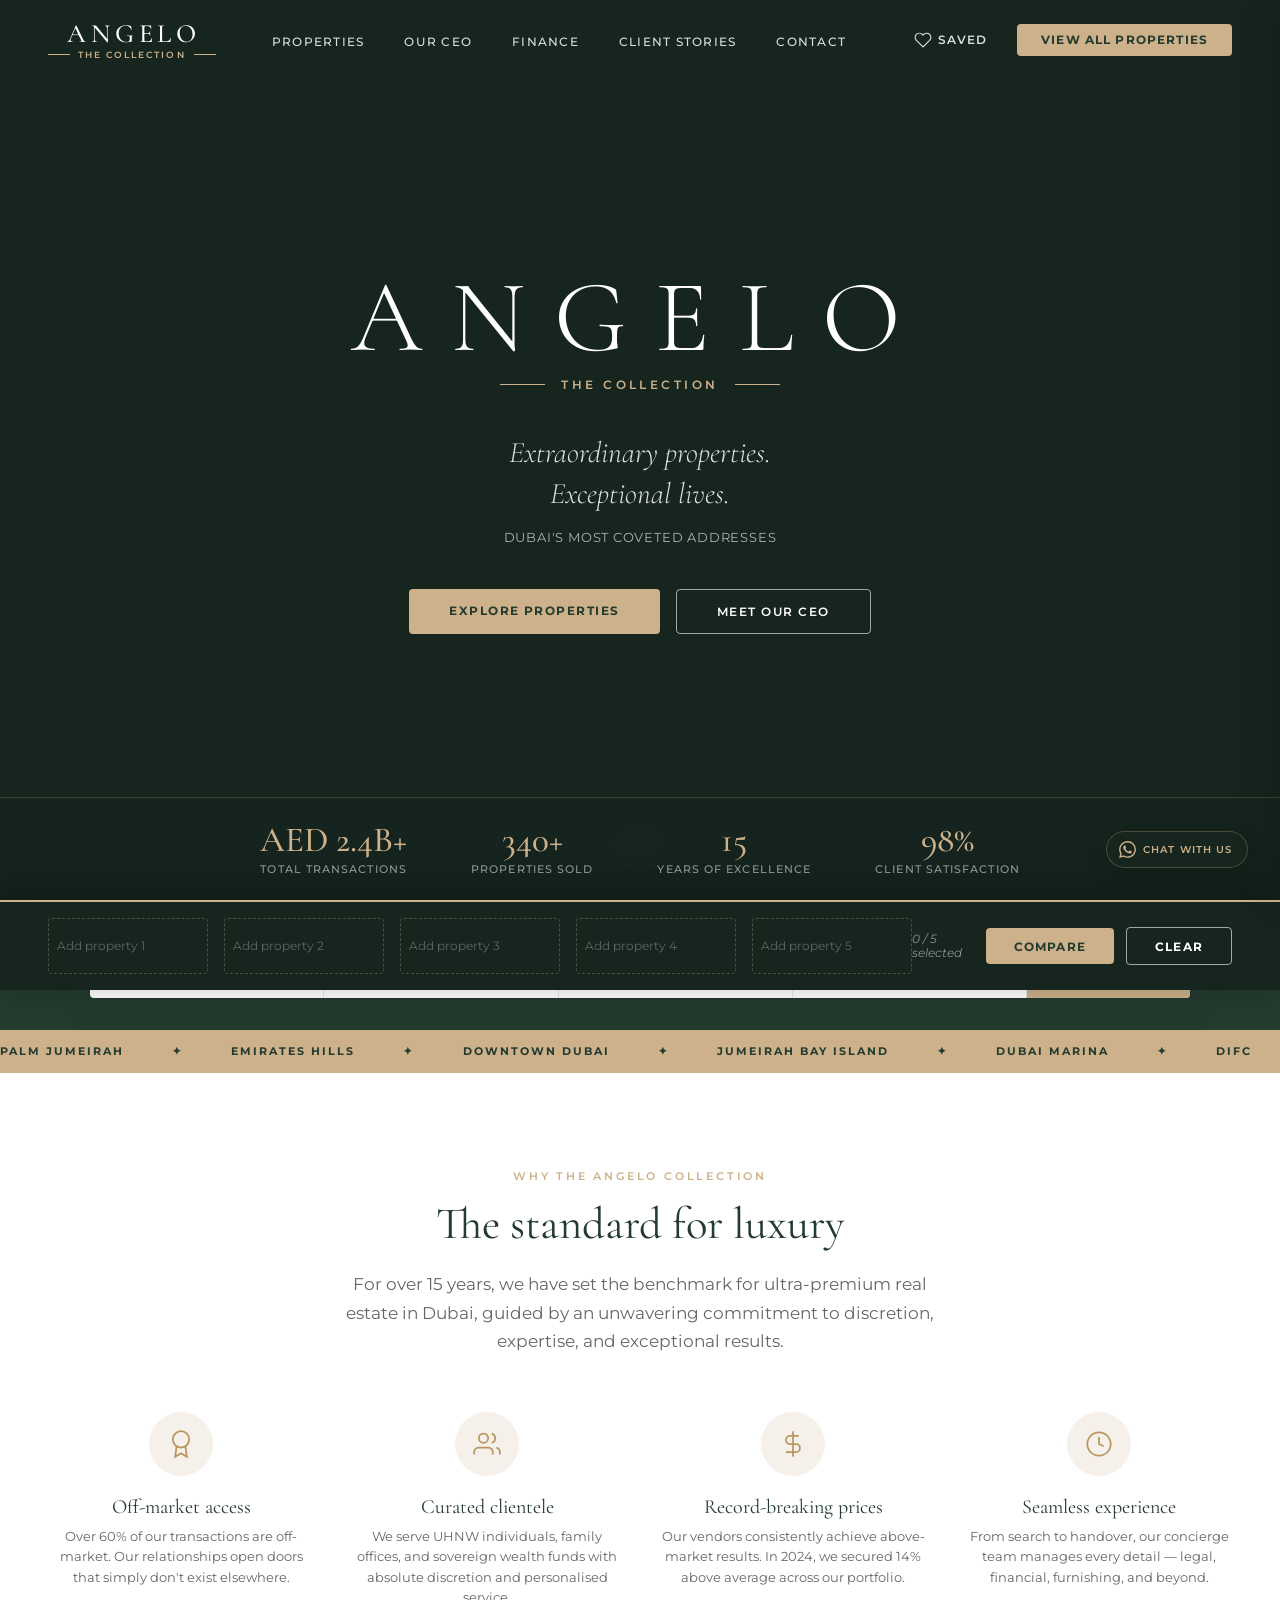
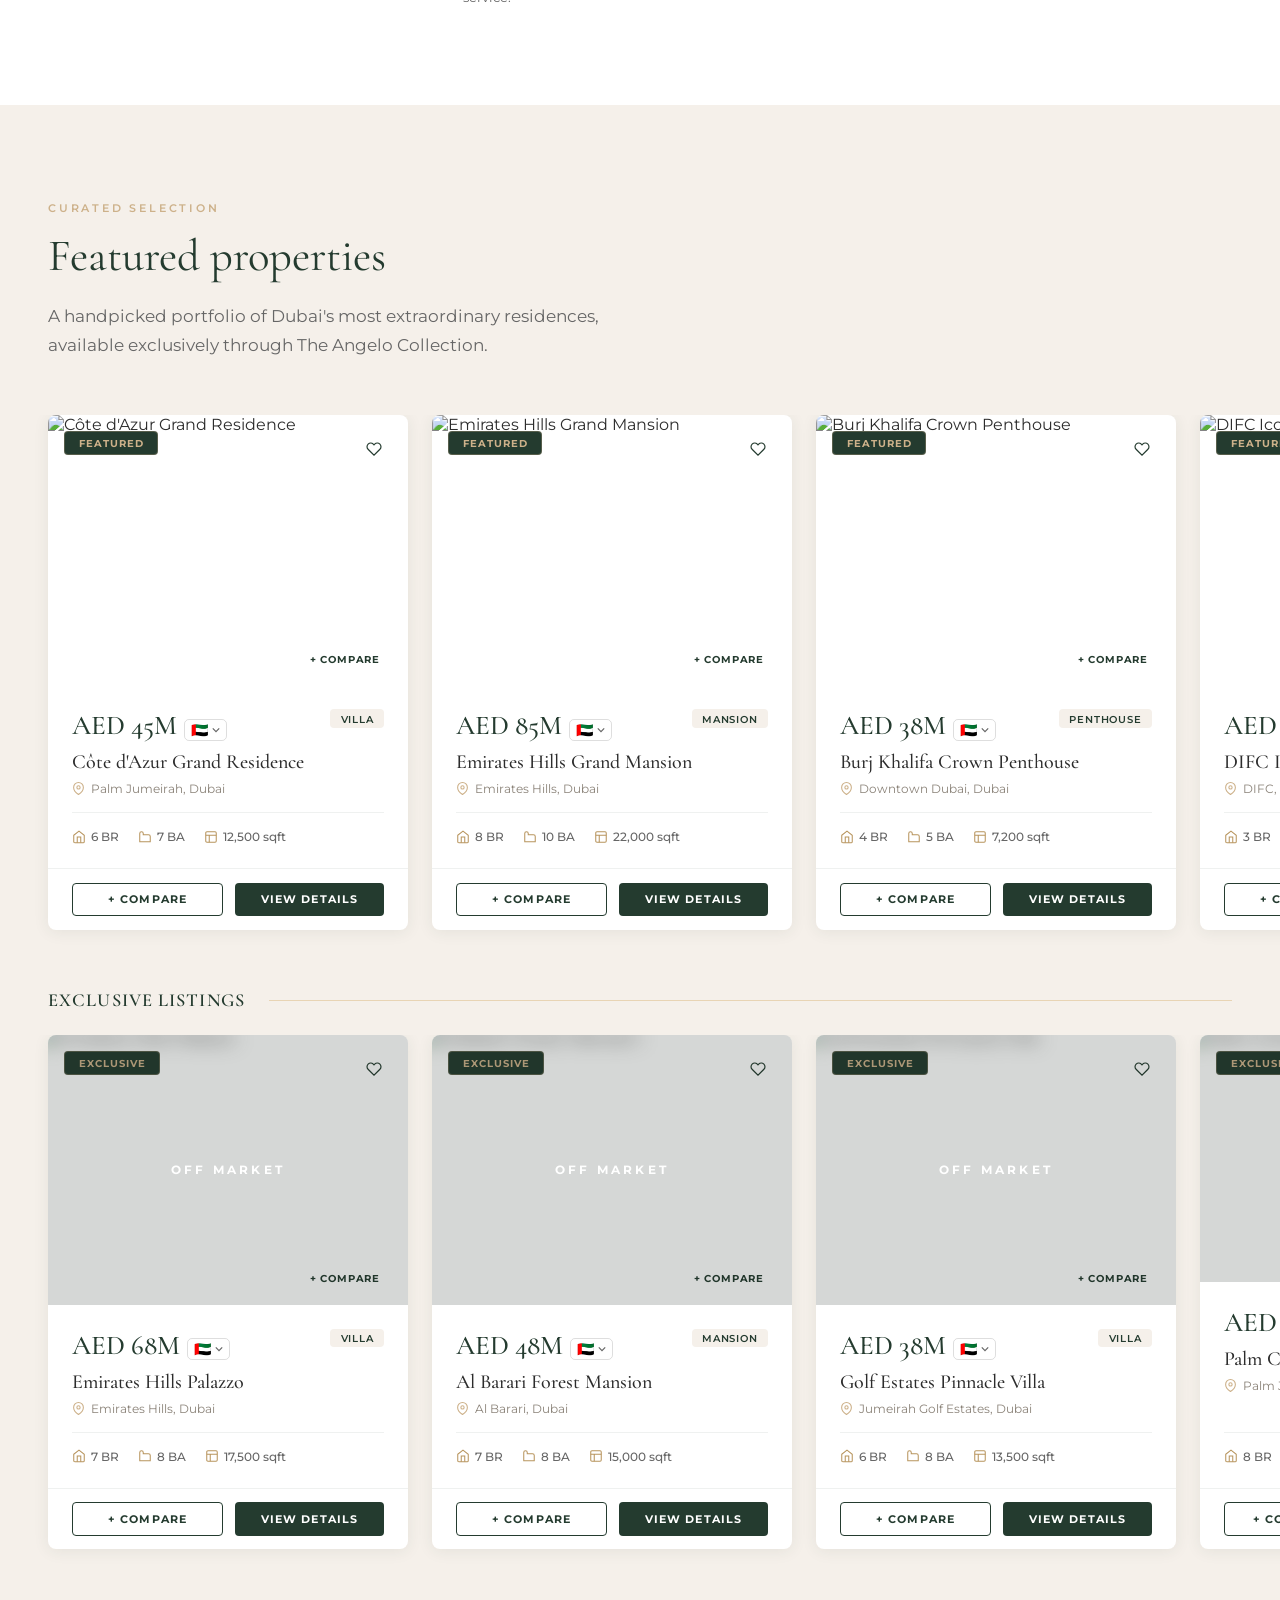
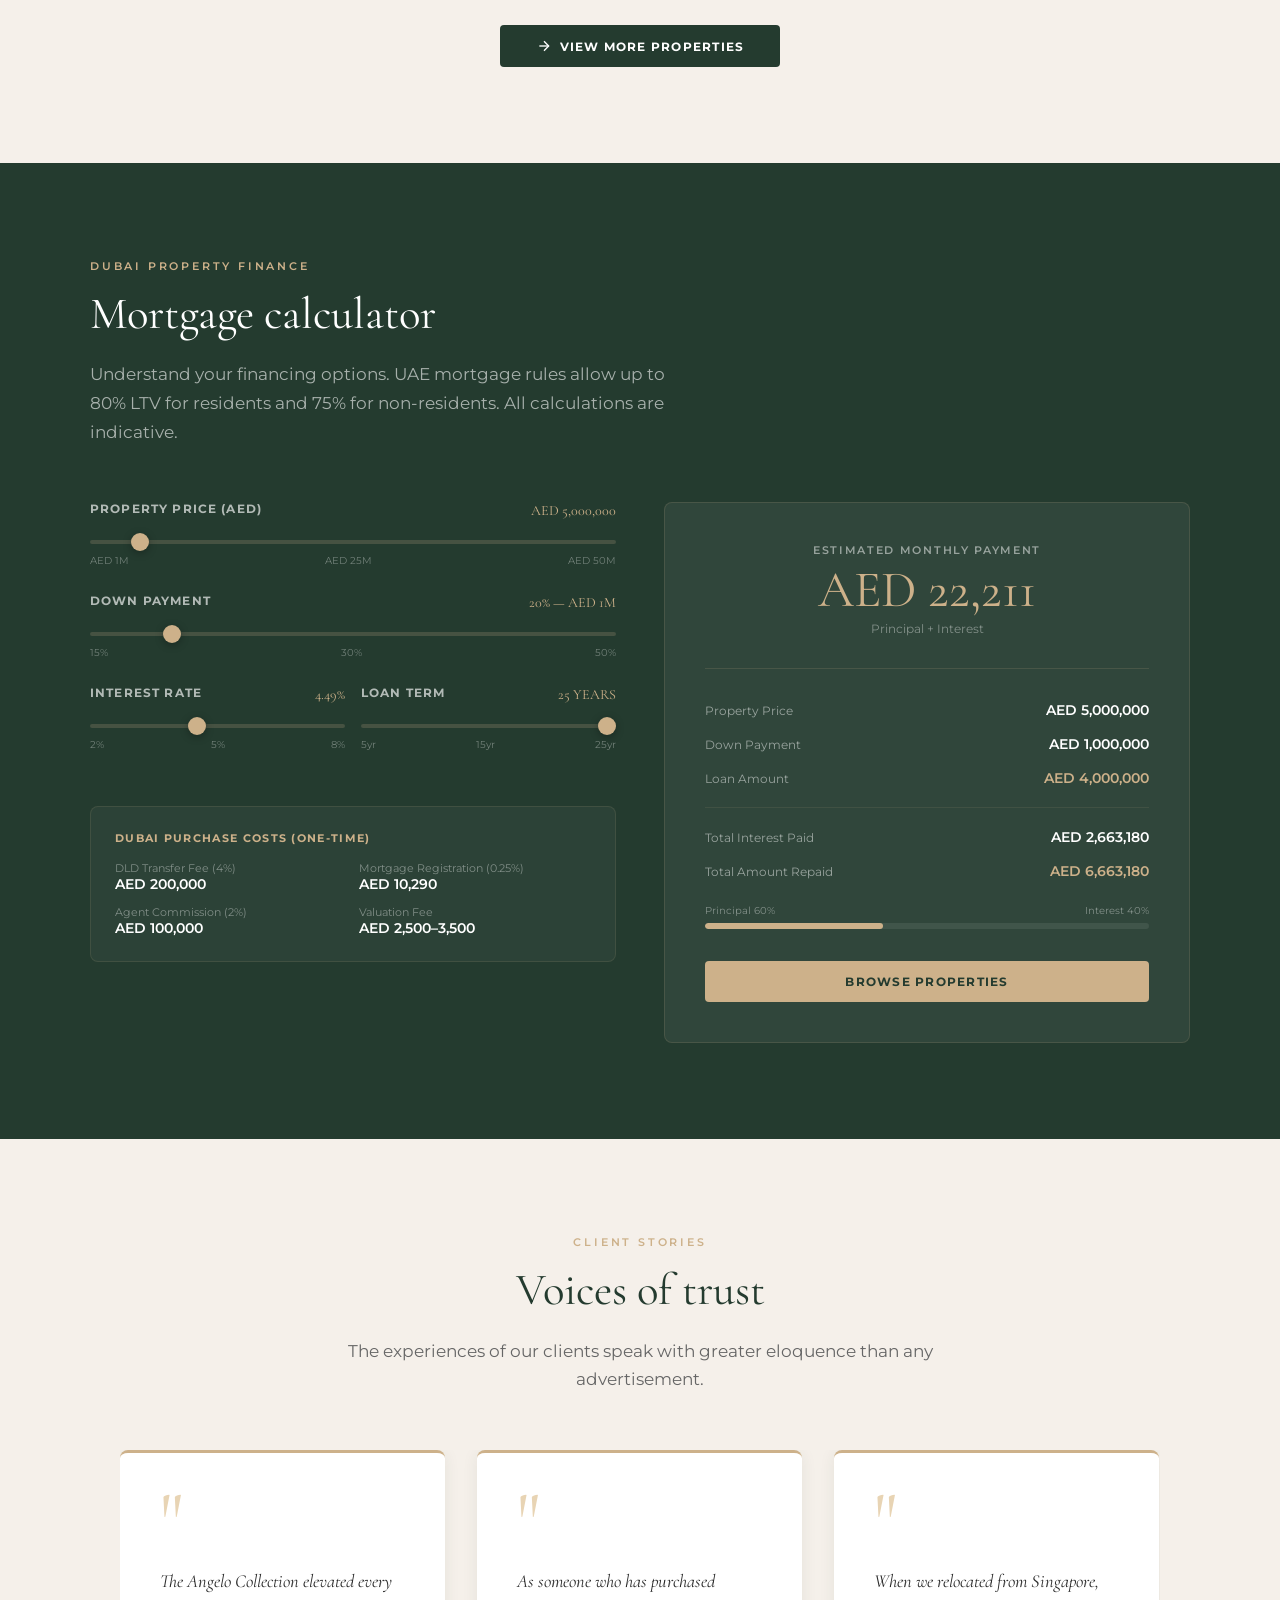
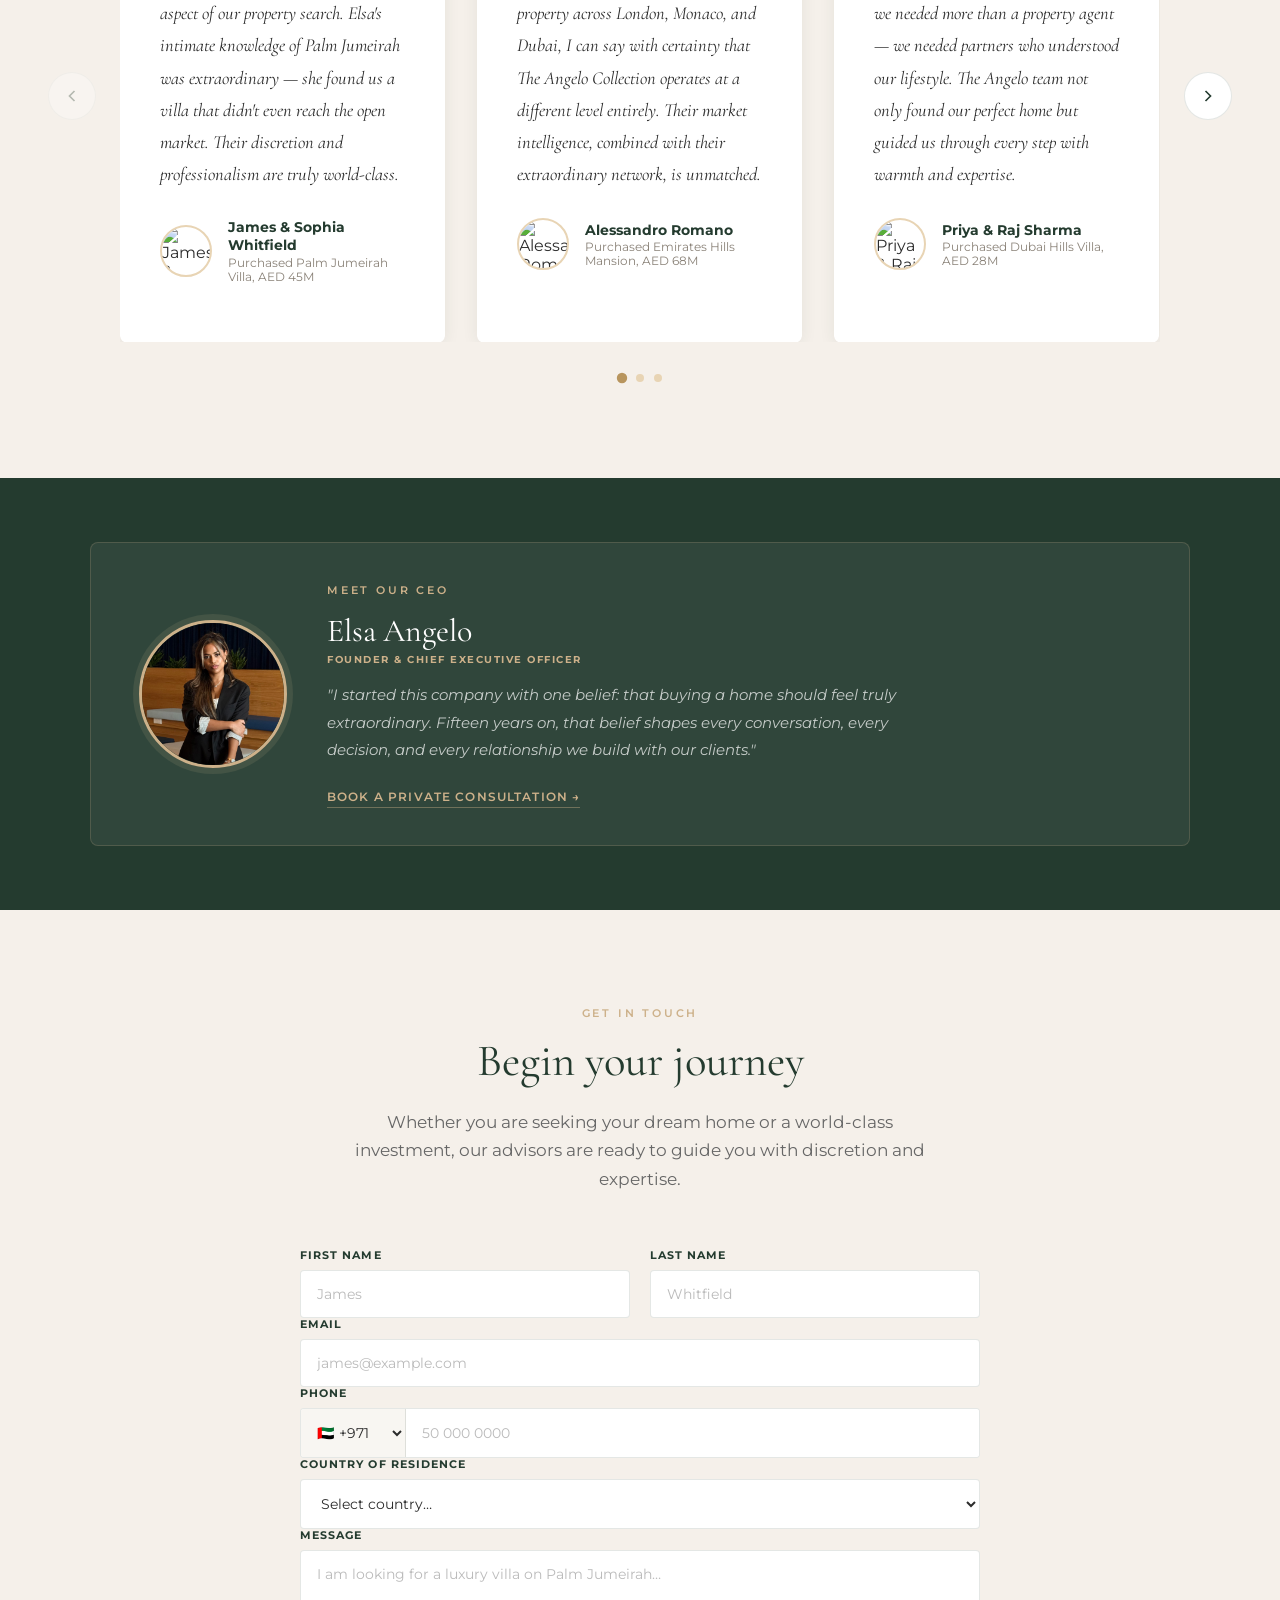
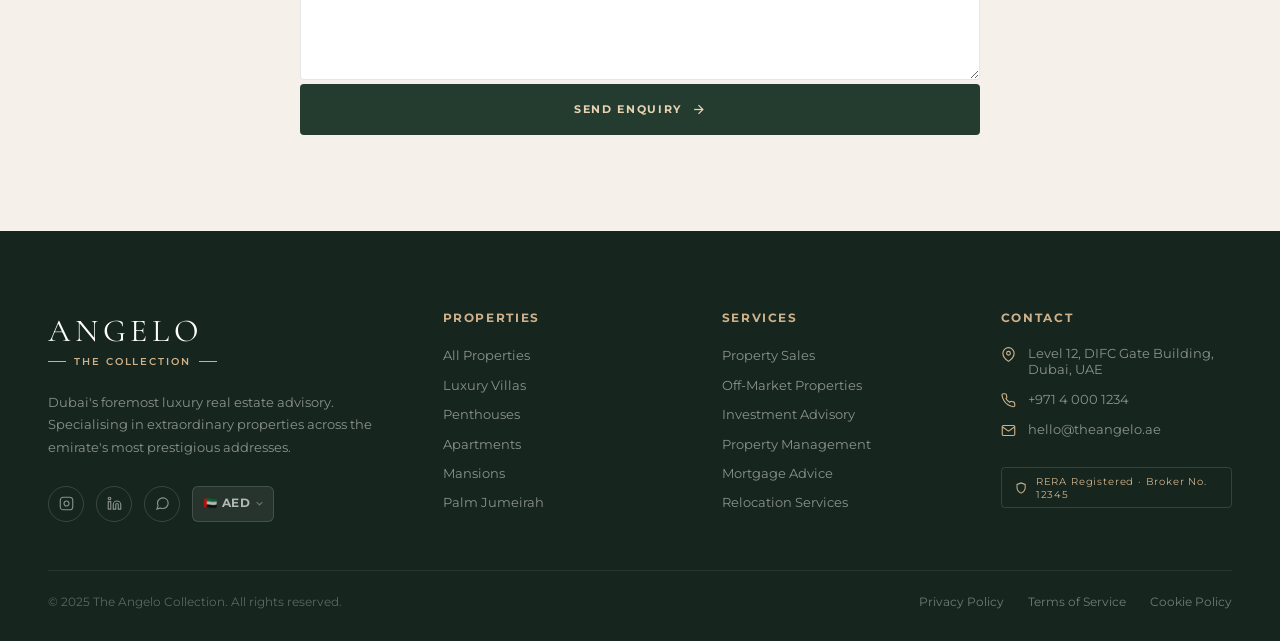
==== commit 6cbef713: "Rebuild contact form with country dial picker, Supabase + Web3Forms integration Form fields: first/l" ====
--- a/index.html
+++ b/index.html
@@ -398,36 +398,171 @@
     <h2 class="section-title">Begin your journey</h2>
     <p class="section-sub">Whether you are seeking your dream home or a world-class investment, our advisors are ready to guide you with discretion and expertise.</p>
   </div>
-  <div style="max-width:680px;margin:0 auto">
-    <form onsubmit="handleContactForm(event)" style="display:grid;gap:1.25rem">
-      <div style="display:grid;grid-template-columns:1fr 1fr;gap:1.25rem">
-        <div>
-          <label style="font-size:.68rem;font-weight:700;letter-spacing:.1em;text-transform:uppercase;color:var(--forest);display:block;margin-bottom:.5rem">First Name</label>
-          <input type="text" placeholder="James" required
-            style="width:100%;padding:.85rem 1rem;border:1px solid var(--border);border-radius:4px;font-size:.9rem;outline:none">
-        </div>
-        <div>
-          <label style="font-size:.68rem;font-weight:700;letter-spacing:.1em;text-transform:uppercase;color:var(--forest);display:block;margin-bottom:.5rem">Last Name</label>
-          <input type="text" placeholder="Whitfield" required
-            style="width:100%;padding:.85rem 1rem;border:1px solid var(--border);border-radius:4px;font-size:.9rem;outline:none">
-        </div>
-      </div>
-      <div>
-        <label style="font-size:.68rem;font-weight:700;letter-spacing:.1em;text-transform:uppercase;color:var(--forest);display:block;margin-bottom:.5rem">Email</label>
-        <input type="email" placeholder="james@example.com" required
-          style="width:100%;padding:.85rem 1rem;border:1px solid var(--border);border-radius:4px;font-size:.9rem;outline:none">
-      </div>
-      <div>
-        <label style="font-size:.68rem;font-weight:700;letter-spacing:.1em;text-transform:uppercase;color:var(--forest);display:block;margin-bottom:.5rem">Phone</label>
-        <input type="tel" placeholder="+971 50 000 0000"
-          style="width:100%;padding:.85rem 1rem;border:1px solid var(--border);border-radius:4px;font-size:.9rem;outline:none">
-      </div>
-      <div>
-        <label style="font-size:.68rem;font-weight:700;letter-spacing:.1em;text-transform:uppercase;color:var(--forest);display:block;margin-bottom:.5rem">Message</label>
-        <textarea rows="4" placeholder="I am looking for a luxury villa on Palm Jumeirah..."
-          style="width:100%;padding:.85rem 1rem;border:1px solid var(--border);border-radius:4px;font-size:.9rem;outline:none;resize:vertical"></textarea>
-      </div>
-      <button type="submit" class="btn btn-primary" style="justify-content:center;padding:1rem">Send enquiry</button>
+  <div class="cform-wrap">
+    <form id="contact-form" onsubmit="handleContactForm(event)" novalidate>
+      <div class="cform-row">
+        <div class="cform-group">
+          <label class="cform-label">First Name</label>
+          <input type="text" name="first_name" placeholder="James" required class="cform-input" autocomplete="given-name">
+        </div>
+        <div class="cform-group">
+          <label class="cform-label">Last Name</label>
+          <input type="text" name="last_name" placeholder="Whitfield" required class="cform-input" autocomplete="family-name">
+        </div>
+      </div>
+      <div class="cform-group">
+        <label class="cform-label">Email</label>
+        <input type="email" name="email" placeholder="james@example.com" required class="cform-input" autocomplete="email">
+      </div>
+      <div class="cform-group">
+        <label class="cform-label">Phone</label>
+        <div class="cform-phone-wrap">
+          <select name="dial_code" class="cform-dial">
+            <option value="+971">🇦🇪 +971</option>
+            <option value="+966">🇸🇦 +966</option>
+            <option value="+974">🇶🇦 +974</option>
+            <option value="+973">🇧🇭 +973</option>
+            <option value="+965">🇰🇼 +965</option>
+            <option value="+968">🇴🇲 +968</option>
+            <option value="+1">🇺🇸 +1</option>
+            <option value="+44">🇬🇧 +44</option>
+            <option value="+61">🇦🇺 +61</option>
+            <option value="+1-CA">🇨🇦 +1</option>
+            <option value="+91">🇮🇳 +91</option>
+            <option value="+86">🇨🇳 +86</option>
+            <option value="+7">🇷🇺 +7</option>
+            <option value="+54">🇦🇷 +54</option>
+            <option value="+43">🇦🇹 +43</option>
+            <option value="+32">🇧🇪 +32</option>
+            <option value="+55">🇧🇷 +55</option>
+            <option value="+359">🇧🇬 +359</option>
+            <option value="+45">🇩🇰 +45</option>
+            <option value="+20">🇪🇬 +20</option>
+            <option value="+358">🇫🇮 +358</option>
+            <option value="+33">🇫🇷 +33</option>
+            <option value="+49">🇩🇪 +49</option>
+            <option value="+30">🇬🇷 +30</option>
+            <option value="+852">🇭🇰 +852</option>
+            <option value="+36">🇭🇺 +36</option>
+            <option value="+62">🇮🇩 +62</option>
+            <option value="+353">🇮🇪 +353</option>
+            <option value="+972">🇮🇱 +972</option>
+            <option value="+39">🇮🇹 +39</option>
+            <option value="+81">🇯🇵 +81</option>
+            <option value="+962">🇯🇴 +962</option>
+            <option value="+254">🇰🇪 +254</option>
+            <option value="+961">🇱🇧 +961</option>
+            <option value="+60">🇲🇾 +60</option>
+            <option value="+52">🇲🇽 +52</option>
+            <option value="+212">🇲🇦 +212</option>
+            <option value="+31">🇳🇱 +31</option>
+            <option value="+64">🇳🇿 +64</option>
+            <option value="+234">🇳🇬 +234</option>
+            <option value="+47">🇳🇴 +47</option>
+            <option value="+92">🇵🇰 +92</option>
+            <option value="+63">🇵🇭 +63</option>
+            <option value="+48">🇵🇱 +48</option>
+            <option value="+351">🇵🇹 +351</option>
+            <option value="+40">🇷🇴 +40</option>
+            <option value="+65">🇸🇬 +65</option>
+            <option value="+27">🇿🇦 +27</option>
+            <option value="+82">🇰🇷 +82</option>
+            <option value="+34">🇪🇸 +34</option>
+            <option value="+94">🇱🇰 +94</option>
+            <option value="+46">🇸🇪 +46</option>
+            <option value="+41">🇨🇭 +41</option>
+            <option value="+886">🇹🇼 +886</option>
+            <option value="+66">🇹🇭 +66</option>
+            <option value="+90">🇹🇷 +90</option>
+            <option value="+380">🇺🇦 +380</option>
+            <option value="+84">🇻🇳 +84</option>
+          </select>
+          <input type="tel" name="phone" placeholder="50 000 0000" class="cform-input cform-phone-input" autocomplete="tel">
+        </div>
+      </div>
+      <div class="cform-group">
+        <label class="cform-label">Country of Residence</label>
+        <select name="country" class="cform-input cform-select">
+          <option value="" disabled selected>Select country…</option>
+          <option>United Arab Emirates</option>
+          <option>Saudi Arabia</option>
+          <option>Qatar</option>
+          <option>Kuwait</option>
+          <option>Bahrain</option>
+          <option>Oman</option>
+          <option>United States</option>
+          <option>United Kingdom</option>
+          <option>Australia</option>
+          <option>Canada</option>
+          <option>New Zealand</option>
+          <option>Afghanistan</option>
+          <option>Argentina</option>
+          <option>Austria</option>
+          <option>Belgium</option>
+          <option>Brazil</option>
+          <option>Bulgaria</option>
+          <option>China</option>
+          <option>Croatia</option>
+          <option>Cyprus</option>
+          <option>Czech Republic</option>
+          <option>Denmark</option>
+          <option>Egypt</option>
+          <option>Finland</option>
+          <option>France</option>
+          <option>Germany</option>
+          <option>Ghana</option>
+          <option>Greece</option>
+          <option>Hong Kong</option>
+          <option>Hungary</option>
+          <option>India</option>
+          <option>Indonesia</option>
+          <option>Ireland</option>
+          <option>Israel</option>
+          <option>Italy</option>
+          <option>Japan</option>
+          <option>Jordan</option>
+          <option>Kenya</option>
+          <option>Lebanon</option>
+          <option>Malaysia</option>
+          <option>Mexico</option>
+          <option>Morocco</option>
+          <option>Netherlands</option>
+          <option>Nigeria</option>
+          <option>Norway</option>
+          <option>Pakistan</option>
+          <option>Philippines</option>
+          <option>Poland</option>
+          <option>Portugal</option>
+          <option>Romania</option>
+          <option>Russia</option>
+          <option>Singapore</option>
+          <option>South Africa</option>
+          <option>South Korea</option>
+          <option>Spain</option>
+          <option>Sri Lanka</option>
+          <option>Sweden</option>
+          <option>Switzerland</option>
+          <option>Taiwan</option>
+          <option>Thailand</option>
+          <option>Turkey</option>
+          <option>Ukraine</option>
+          <option>Vietnam</option>
+        </select>
+      </div>
+      <div class="cform-group">
+        <label class="cform-label">Message</label>
+        <textarea name="message" rows="5" placeholder="I am looking for a luxury villa on Palm Jumeirah…" class="cform-input cform-textarea"></textarea>
+      </div>
+      <button type="submit" class="cform-submit" id="cform-btn">
+        Send Enquiry
+        <svg viewBox="0 0 24 24" fill="none" stroke="currentColor" stroke-width="2" style="width:15px;height:15px;flex-shrink:0"><line x1="5" y1="12" x2="19" y2="12"/><polyline points="12 5 19 12 12 19"/></svg>
+      </button>
+      <div id="cform-success" class="cform-notice cform-notice-ok" style="display:none">
+        Thank you — one of our advisors will be in touch within 24 hours.
+      </div>
+      <div id="cform-error" class="cform-notice cform-notice-err" style="display:none">
+        Something went wrong. Please reach us directly on WhatsApp or email elsa.angelo@bhomes.com
+      </div>
     </form>
   </div>
 </section>
@@ -585,9 +720,99 @@
   else          document.body.classList.remove('no-scroll');
 }
 
-function handleContactForm(e) {
+// ── CONFIGURE BEFORE GOING LIVE ─────────────────────────────────────────────
+// 1. Supabase: create project at supabase.com, run the SQL below, paste URL + anon key
+//    CREATE TABLE enquiries (
+//      id uuid DEFAULT gen_random_uuid() PRIMARY KEY,
+//      created_at timestamptz DEFAULT now(),
+//      first_name text, last_name text, email text NOT NULL,
+//      phone text, country text, message text, source text
+//    );
+//    ALTER TABLE enquiries ENABLE ROW LEVEL SECURITY;
+//    CREATE POLICY "public insert" ON enquiries FOR INSERT TO anon WITH CHECK (true);
+//
+// 2. Web3Forms: sign up free at web3forms.com with elsa.angelo@bhomes.com → get access key
+// ─────────────────────────────────────────────────────────────────────────────
+const SUPABASE_URL      = 'https://YOUR_PROJECT_ID.supabase.co';
+const SUPABASE_ANON_KEY = 'YOUR_SUPABASE_ANON_KEY';
+const WEB3FORMS_KEY     = 'YOUR_WEB3FORMS_ACCESS_KEY';
+
+async function handleContactForm(e) {
   e.preventDefault();
-  e.target.innerHTML = '<div style="text-align:center;padding:3rem"><div style="font-family:\'Cormorant Garamond\',serif;font-size:2rem;color:var(--forest);margin-bottom:.5rem">Thank You</div><p>One of our advisors will be in touch within 24 hours.</p></div>';
+  const form    = document.getElementById('contact-form');
+  const btn     = document.getElementById('cform-btn');
+  const success = document.getElementById('cform-success');
+  const errEl   = document.getElementById('cform-error');
+  success.style.display = 'none';
+  errEl.style.display   = 'none';
+
+  // Basic client-side validation
+  const firstName = form.first_name.value.trim();
+  const lastName  = form.last_name.value.trim();
+  const email     = form.email.value.trim();
+  if (!firstName || !lastName || !email) return;
+
+  btn.disabled = true;
+  btn.innerHTML = 'Sending… <svg viewBox="0 0 24 24" fill="none" stroke="currentColor" stroke-width="2" style="width:15px;height:15px"><line x1="5" y1="12" x2="19" y2="12"/><polyline points="12 5 19 12 12 19"/></svg>';
+
+  const dialRaw = form.dial_code.value;
+  const payload = {
+    first_name: firstName,
+    last_name:  lastName,
+    email:      email,
+    phone:      dialRaw.replace(/-[A-Z]+$/, '') + ' ' + form.phone.value.trim(),
+    country:    form.country.value,
+    message:    form.message.value.trim(),
+    source:     window.location.href,
+  };
+
+  const jobs = [];
+
+  if (!SUPABASE_URL.includes('YOUR_')) {
+    jobs.push(fetch(SUPABASE_URL + '/rest/v1/enquiries', {
+      method: 'POST',
+      headers: {
+        'Content-Type': 'application/json',
+        'apikey': SUPABASE_ANON_KEY,
+        'Authorization': 'Bearer ' + SUPABASE_ANON_KEY,
+        'Prefer': 'return=minimal',
+      },
+      body: JSON.stringify(payload),
+    }));
+  }
+
+  if (!WEB3FORMS_KEY.includes('YOUR_')) {
+    jobs.push(fetch('https://api.web3forms.com/submit', {
+      method: 'POST',
+      headers: { 'Content-Type': 'application/json' },
+      body: JSON.stringify({
+        access_key: WEB3FORMS_KEY,
+        subject: 'New Enquiry — ' + firstName + ' ' + lastName,
+        from_name: 'The Angelo Collection',
+        replyto: email,
+        'First Name': firstName, 'Last Name': lastName,
+        Email: email, Phone: payload.phone,
+        Country: payload.country, Message: payload.message,
+        Source: payload.source,
+      }),
+    }));
+  }
+
+  // Dev mode (no keys set): show success without sending
+  if (!jobs.length) {
+    success.style.display = 'block';
+    form.reset();
+  } else {
+    try {
+      const results = await Promise.allSettled(jobs);
+      const anyOk   = results.some(r => r.status === 'fulfilled' && r.value.ok);
+      if (anyOk) { success.style.display = 'block'; form.reset(); }
+      else        { errEl.style.display = 'block'; }
+    } catch { errEl.style.display = 'block'; }
+  }
+
+  btn.disabled = false;
+  btn.innerHTML = 'Send Enquiry <svg viewBox="0 0 24 24" fill="none" stroke="currentColor" stroke-width="2" style="width:15px;height:15px;flex-shrink:0"><line x1="5" y1="12" x2="19" y2="12"/><polyline points="12 5 19 12 12 19"/></svg>';
 }
 
 // Fix mortgage display
--- a/css/style.css
+++ b/css/style.css
@@ -751,12 +751,20 @@
   align-items:start;
 }
 .filters-sidebar {
-  position:sticky; top:calc(var(--nav-h) + 2rem);
+  position:sticky; top:calc(var(--nav-h) + 1rem);
+  height:calc(100vh - var(--nav-h) - 2rem);
+  overflow-y:auto;
+  overflow-x:hidden;
+  scrollbar-width:thin;
+  scrollbar-color:rgba(0,0,0,0.15) transparent;
   padding:2rem 1.5rem;
   background:var(--cream);
   border-radius:var(--radius-lg);
-  margin-top:2rem;
-}
+  margin-top:1rem;
+}
+.filters-sidebar::-webkit-scrollbar { width:4px; }
+.filters-sidebar::-webkit-scrollbar-track { background:transparent; }
+.filters-sidebar::-webkit-scrollbar-thumb { background:rgba(0,0,0,0.15); border-radius:2px; }
 .filters-title {
   font-size:.72rem; font-weight:700; letter-spacing:.12em;
   text-transform:uppercase; color:var(--forest);
@@ -1602,3 +1610,65 @@
   font-weight: 600;
 }
 .no-scroll { overflow:hidden; }
+
+/* ─── CONTACT FORM ────────────────────────────────────────────────────────── */
+.cform-wrap { max-width:680px; margin:0 auto; }
+.cform-row  { display:grid; grid-template-columns:1fr 1fr; gap:1.25rem; }
+.cform-group { display:flex; flex-direction:column; gap:.45rem; }
+.cform-label {
+  font-size:.66rem; font-weight:700; letter-spacing:.1em;
+  text-transform:uppercase; color:var(--forest);
+}
+.cform-input {
+  width:100%; box-sizing:border-box;
+  padding:.9rem 1rem;
+  border:1px solid var(--border);
+  border-radius:4px;
+  font-size:.9rem; font-family:var(--font-sans);
+  color:var(--navy-deep);
+  background:#fff;
+  outline:none;
+  transition:border-color .2s;
+}
+.cform-input:focus { border-color:var(--forest); }
+.cform-input::placeholder { color:#bbb; }
+.cform-phone-wrap {
+  display:flex;
+  border:1px solid var(--border);
+  border-radius:4px;
+  overflow:hidden;
+  background:#fff;
+  transition:border-color .2s;
+}
+.cform-phone-wrap:focus-within { border-color:var(--forest); }
+.cform-dial {
+  flex-shrink:0; min-width:105px;
+  padding:.9rem .5rem .9rem .75rem;
+  border:none; border-right:1px solid var(--border);
+  background:#f8f6f2;
+  font-size:.88rem; font-family:var(--font-sans);
+  color:var(--navy-deep);
+  cursor:pointer; outline:none;
+}
+.cform-phone-input { border:none !important; border-radius:0 !important; flex:1; }
+.cform-select { cursor:pointer; }
+.cform-textarea { resize:vertical; min-height:130px; }
+.cform-submit {
+  display:flex; align-items:center; justify-content:center; gap:.55rem;
+  width:100%; padding:1.15rem;
+  background:var(--forest); color:var(--champagne-lt);
+  border:none; border-radius:4px;
+  font-size:.7rem; font-weight:700; letter-spacing:.15em; text-transform:uppercase;
+  font-family:var(--font-sans);
+  cursor:pointer; transition:background .2s;
+  margin-top:.25rem;
+}
+.cform-submit:hover:not(:disabled) { background:#1c3229; }
+.cform-submit:disabled { opacity:.6; cursor:default; }
+.cform-notice {
+  padding:.9rem 1.1rem; border-radius:4px;
+  font-size:.86rem; text-align:center; line-height:1.5;
+}
+.cform-notice-ok  { background:#eaf4ed; color:#2d6a44; border:1px solid #c3e6cb; }
+.cform-notice-err { background:#fdf0f0; color:#9b3030; border:1px solid #f5c6c6; }
+@media (max-width:560px) { .cform-row { grid-template-columns:1fr; } }
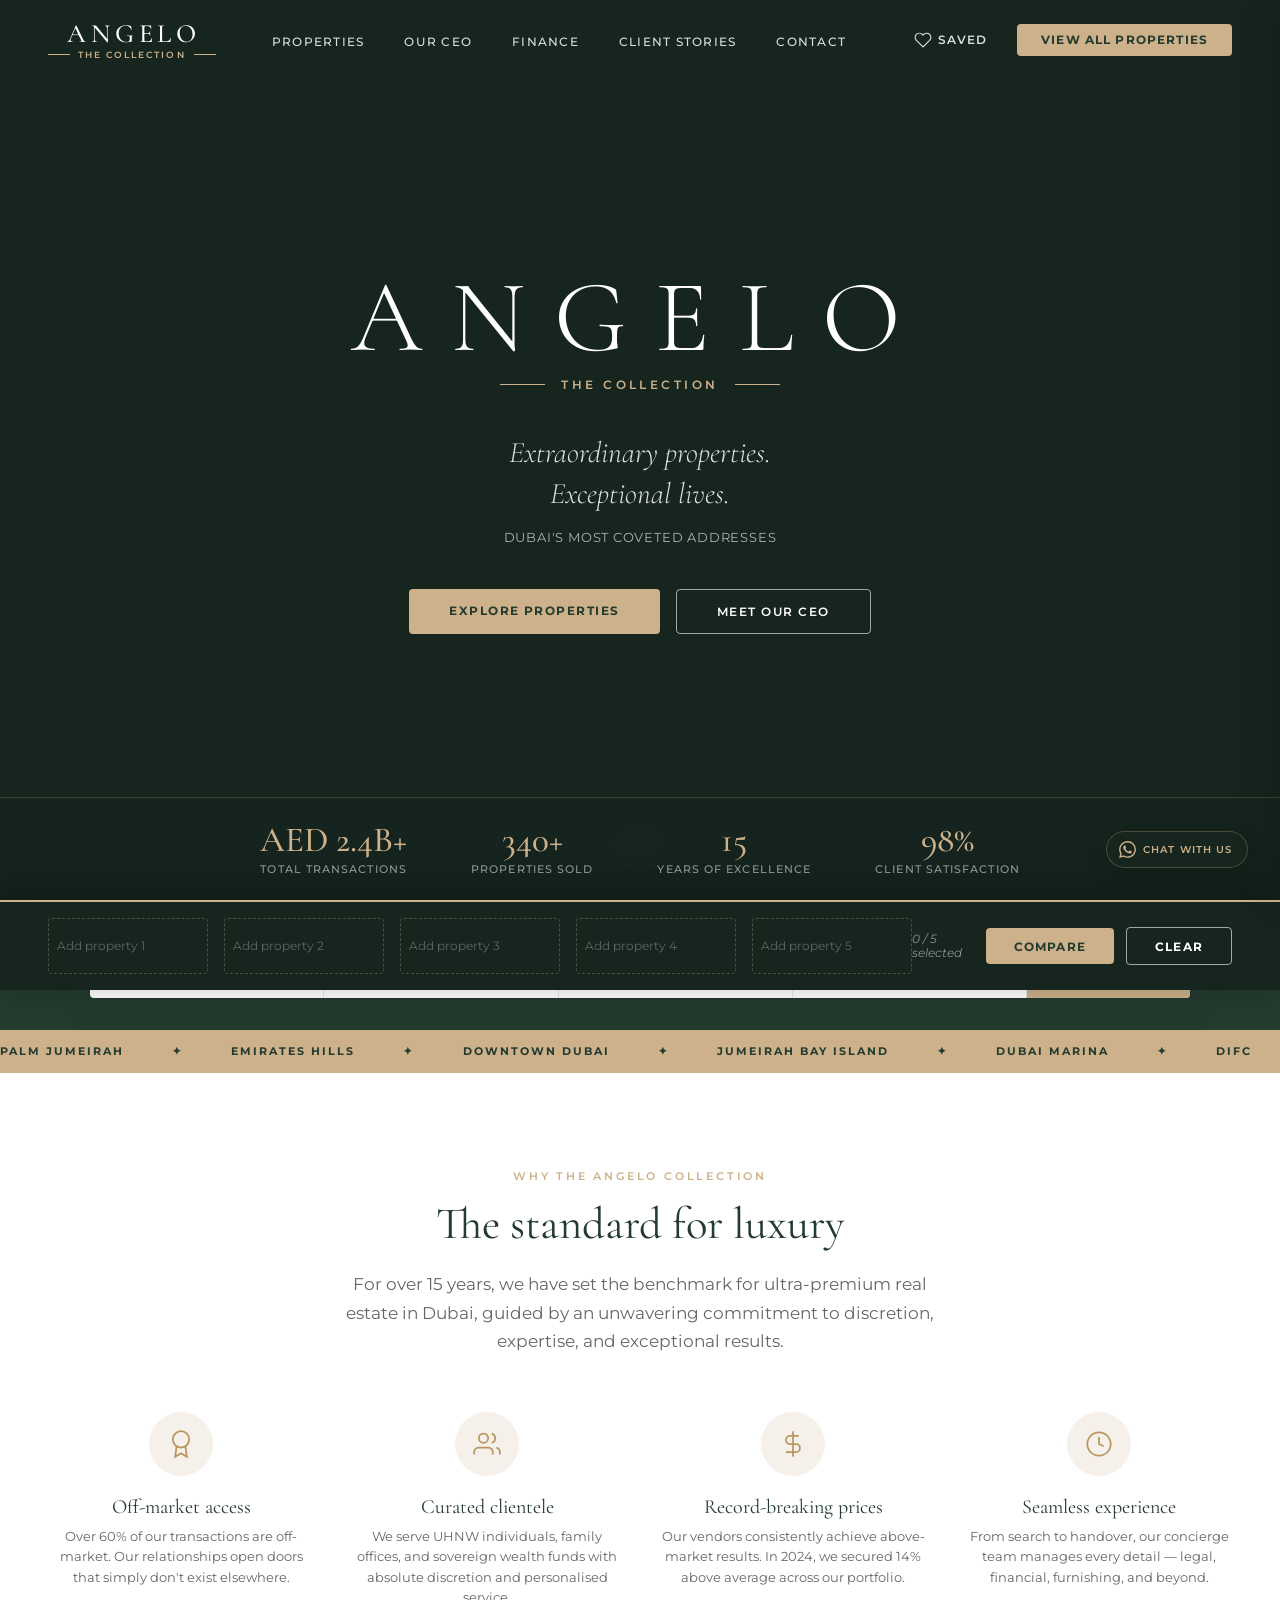
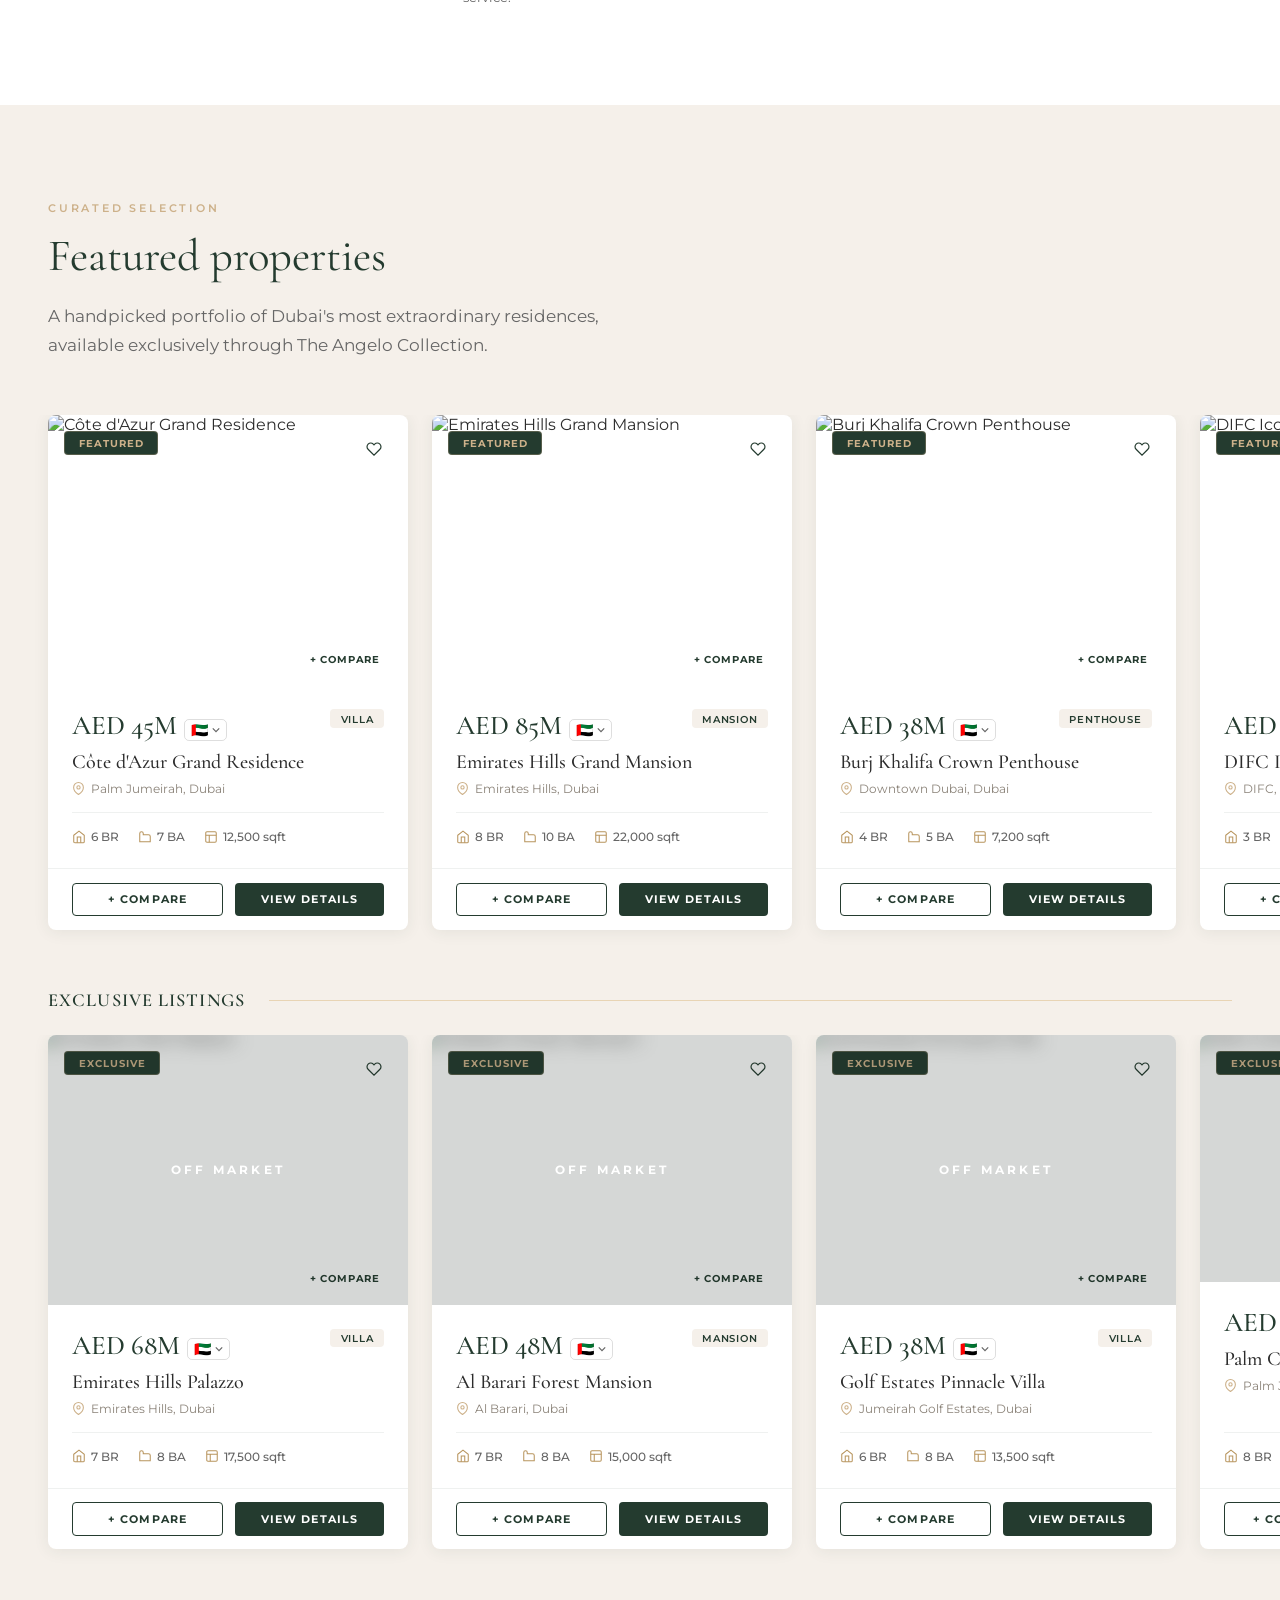
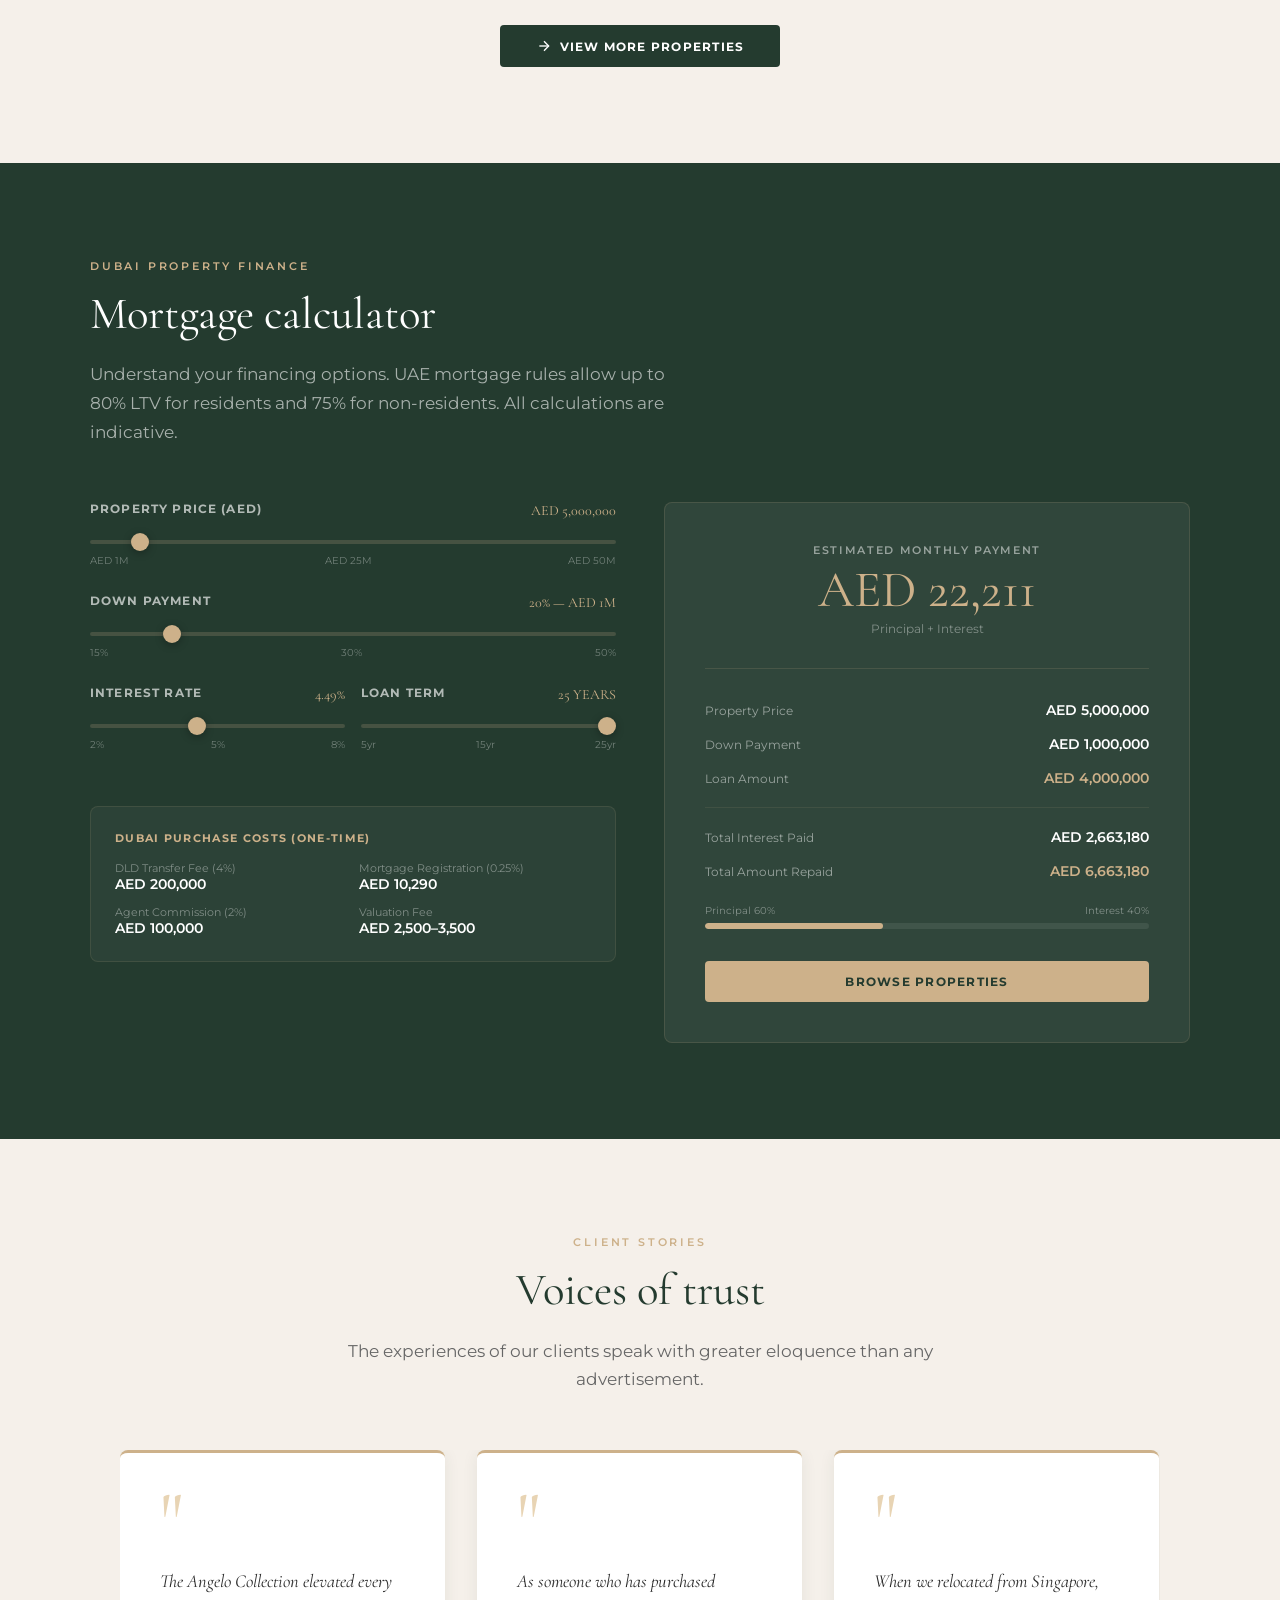
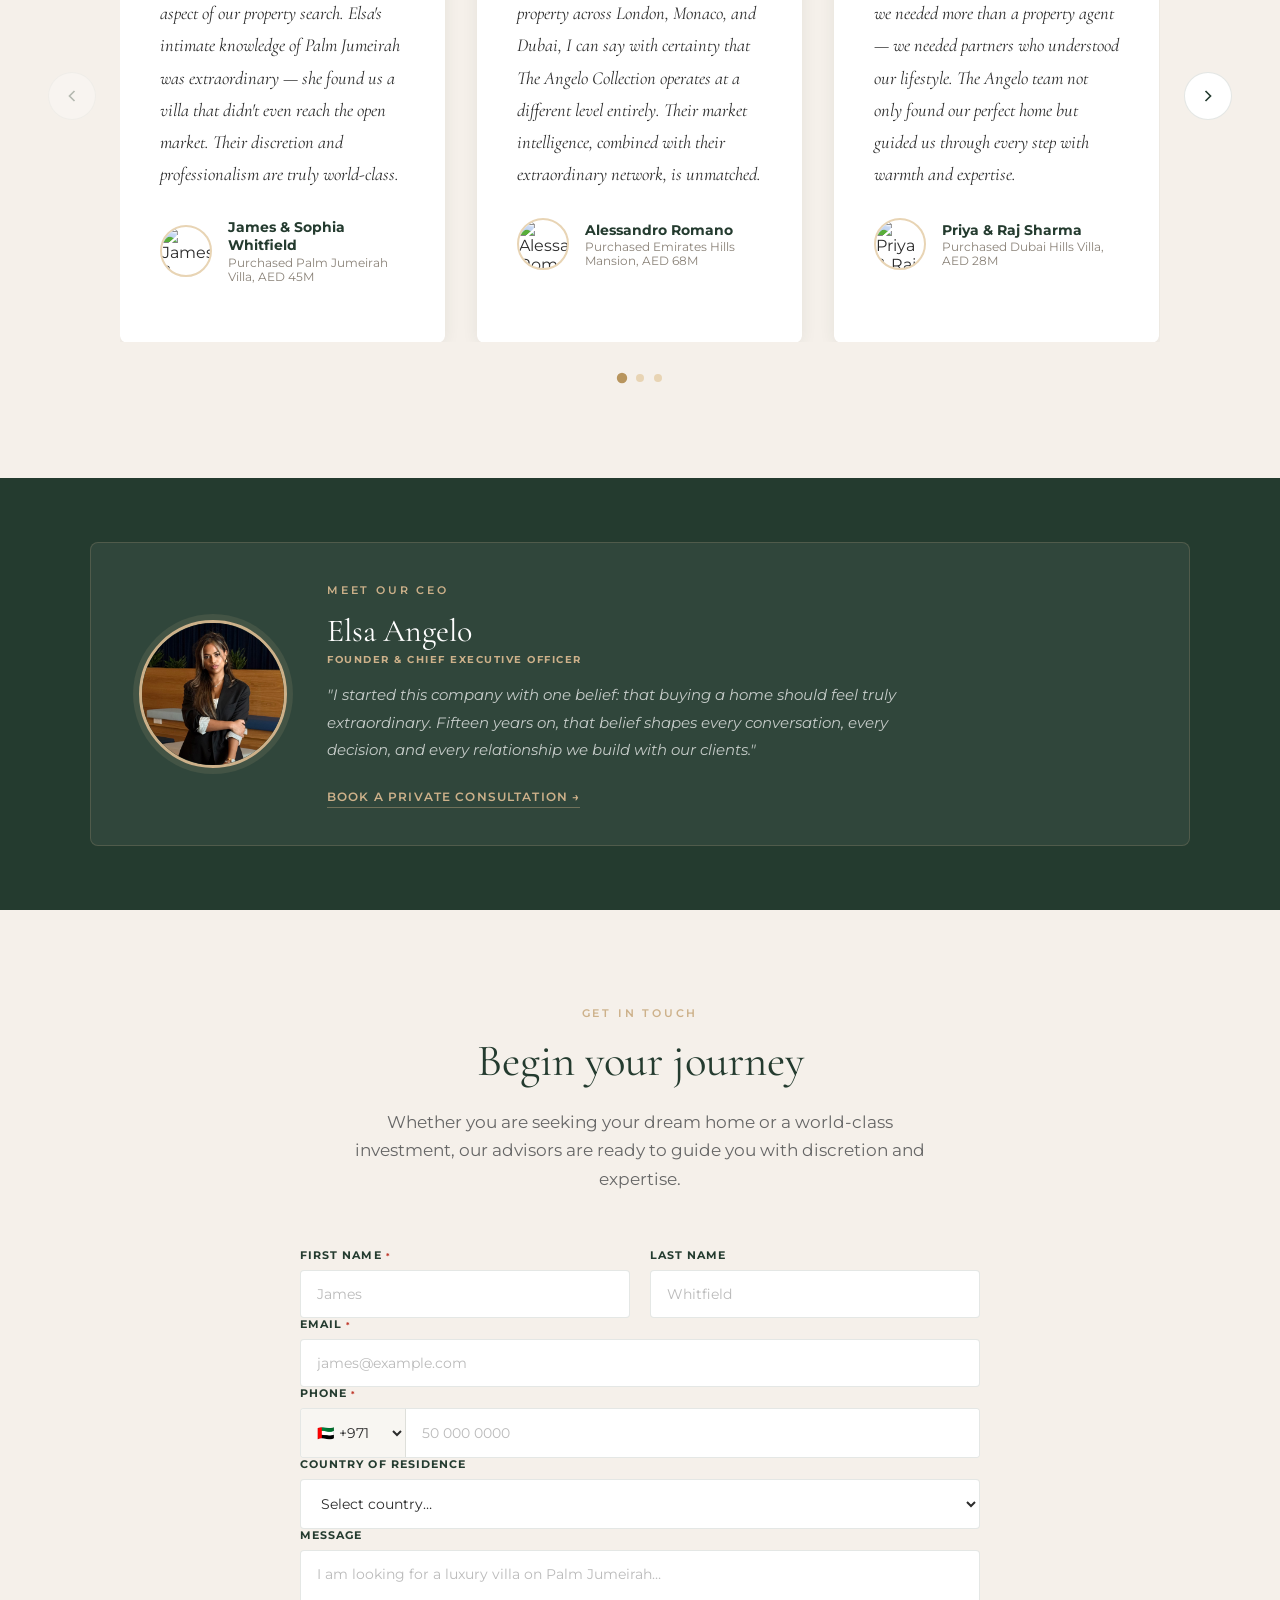
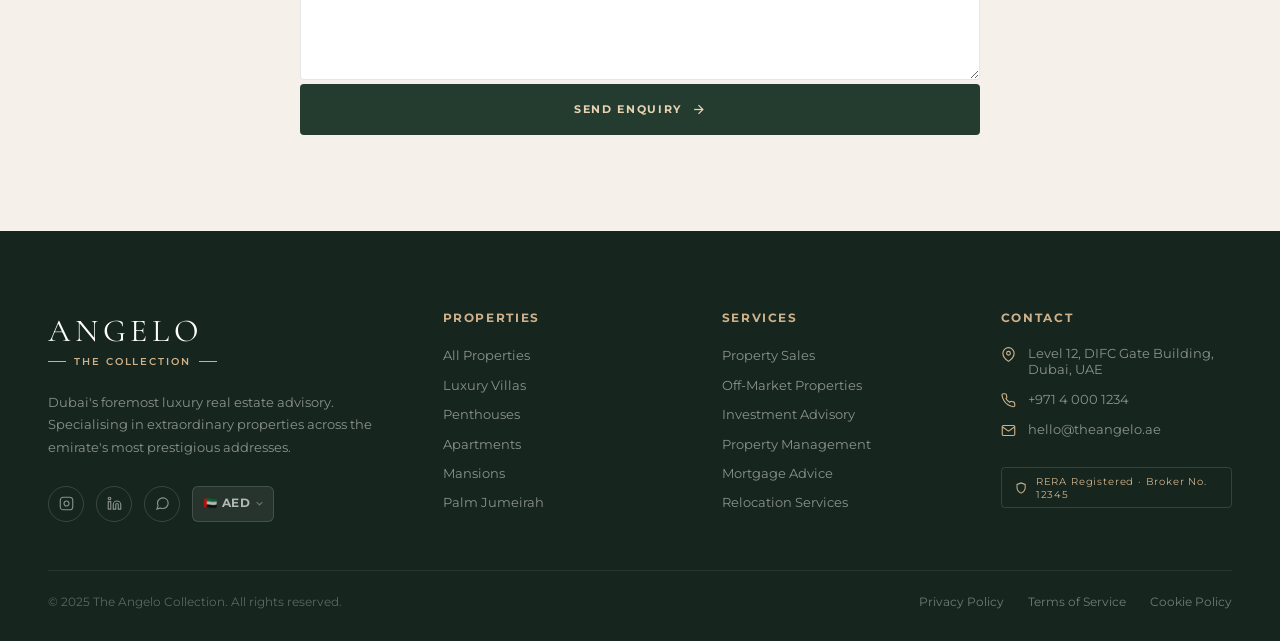
==== commit a5734a50: "Enhance contact form: inline validation, EmailJS confirmation email - Required fields (first name, e" ====
--- a/index.html
+++ b/index.html
@@ -14,7 +14,8 @@
 <meta name="twitter:title" content="The Angelo Collection — Luxury Real Estate Dubai">
 <meta name="twitter:description" content="Dubai's most coveted addresses. Extraordinary properties curated exclusively.">
 <meta name="twitter:image" content="https://images.unsplash.com/photo-1613490493576-7fde63acd811?w=1200&auto=format&fit=crop&q=80">
-<link rel="stylesheet" href="css/style.css?v=4">
+<link rel="stylesheet" href="css/style.css?v=5">
+<script src="https://cdn.jsdelivr.net/npm/@emailjs/browser@4/dist/email.min.js"></script>
 </head>
 <body>
 
@@ -402,8 +403,9 @@
     <form id="contact-form" onsubmit="handleContactForm(event)" novalidate>
       <div class="cform-row">
         <div class="cform-group">
-          <label class="cform-label">First Name</label>
-          <input type="text" name="first_name" placeholder="James" required class="cform-input" autocomplete="given-name">
+          <label class="cform-label">First Name <span class="cform-req">*</span></label>
+          <input type="text" name="first_name" placeholder="James" class="cform-input" autocomplete="given-name">
+          <span class="cform-field-err" id="err-first_name">Please enter your first name</span>
         </div>
         <div class="cform-group">
           <label class="cform-label">Last Name</label>
@@ -411,12 +413,13 @@
         </div>
       </div>
       <div class="cform-group">
-        <label class="cform-label">Email</label>
-        <input type="email" name="email" placeholder="james@example.com" required class="cform-input" autocomplete="email">
+        <label class="cform-label">Email <span class="cform-req">*</span></label>
+        <input type="email" name="email" placeholder="james@example.com" class="cform-input" autocomplete="email">
+        <span class="cform-field-err" id="err-email">Please enter a valid email address</span>
       </div>
       <div class="cform-group">
-        <label class="cform-label">Phone</label>
-        <div class="cform-phone-wrap">
+        <label class="cform-label">Phone <span class="cform-req">*</span></label>
+        <div class="cform-phone-wrap" id="phone-wrap">
           <select name="dial_code" class="cform-dial">
             <option value="+971">🇦🇪 +971</option>
             <option value="+966">🇸🇦 +966</option>
@@ -479,6 +482,7 @@
           </select>
           <input type="tel" name="phone" placeholder="50 000 0000" class="cform-input cform-phone-input" autocomplete="tel">
         </div>
+        <span class="cform-field-err" id="err-phone">Please enter your phone number</span>
       </div>
       <div class="cform-group">
         <label class="cform-label">Country of Residence</label>
@@ -732,10 +736,22 @@
 //    CREATE POLICY "public insert" ON enquiries FOR INSERT TO anon WITH CHECK (true);
 //
 // 2. Web3Forms: sign up free at web3forms.com with elsa.angelo@bhomes.com → get access key
+// 3. EmailJS: sign up at emailjs.com → create Gmail service + template → paste 3 values below
 // ─────────────────────────────────────────────────────────────────────────────
-const SUPABASE_URL      = 'https://YOUR_PROJECT_ID.supabase.co';
-const SUPABASE_ANON_KEY = 'YOUR_SUPABASE_ANON_KEY';
-const WEB3FORMS_KEY     = 'YOUR_WEB3FORMS_ACCESS_KEY';
+const SUPABASE_URL      = 'https://paohznopxoupwmnmoxgo.supabase.co';
+const SUPABASE_ANON_KEY = 'eyJhbGciOiJIUzI1NiIsInR5cCI6IkpXVCJ9.eyJpc3MiOiJzdXBhYmFzZSIsInJlZiI6InBhb2h6bm9weG91cHdtbm1veGdvIiwicm9sZSI6ImFub24iLCJpYXQiOjE3ODI3NTA2NDksImV4cCI6MjA5ODMyNjY0OX0.uB8IDH-IMzlPiA4NThwWGsMUGbOuH-dekieD_qPkiY0';
+const WEB3FORMS_KEY     = '953d55e0-293c-4b19-a8ab-23596bd4425d';
+const EMAILJS_PUBLIC_KEY  = 'YOUR_EMAILJS_PUBLIC_KEY';
+const EMAILJS_SERVICE_ID  = 'YOUR_EMAILJS_SERVICE_ID';
+const EMAILJS_TEMPLATE_ID = 'YOUR_EMAILJS_TEMPLATE_ID';
+
+function confirmationEmailHtml(firstName) {
+  return `<!DOCTYPE html><html><head><meta charset="utf-8"><meta name="viewport" content="width=device-width"></head><body style="margin:0;padding:0;background:#f4f0eb;font-family:Georgia,serif">
+<table width="100%" cellpadding="0" cellspacing="0" style="background:#1a2e1a"><tr><td align="center" style="padding:44px 20px 36px"><p style="margin:0 0 8px;color:#c8a96e;font-size:10px;letter-spacing:0.35em;text-transform:uppercase;font-family:Arial,sans-serif">&#8212;&#160;THE COLLECTION&#160;&#8212;</p><p style="margin:0;color:#f0e8d8;font-size:52px;letter-spacing:0.12em;font-family:Georgia,serif;font-weight:normal">ANGELO</p></td></tr><tr><td style="height:2px;background:linear-gradient(90deg,transparent,#c8a96e 30%,#c8a96e 70%,transparent)"></td></tr></table>
+<table width="100%" cellpadding="0" cellspacing="0" style="background:#f4f0eb"><tr><td align="center" style="padding:52px 24px 44px"><table width="560" cellpadding="0" cellspacing="0" style="max-width:560px;width:100%"><tr><td style="padding:0 0 24px"><p style="margin:0;color:#1a2e1a;font-size:23px;font-family:Georgia,serif;font-weight:normal">Dear ${firstName},</p></td></tr><tr><td style="padding:0 0 24px"><p style="margin:0 0 18px;color:#3a3a2e;font-size:15px;line-height:1.85;font-family:Arial,sans-serif">Thank you for reaching out to <strong style="color:#1a2e1a">The Angelo Collection</strong>. We are delighted to have received your enquiry and want you to know it is in the hands of our most dedicated advisors.</p><p style="margin:0 0 18px;color:#3a3a2e;font-size:15px;line-height:1.85;font-family:Arial,sans-serif">At The Angelo Collection, we believe that finding the perfect property is a deeply personal journey — one that deserves the highest level of attention, expertise, and discretion. We will review the details of your enquiry and be in touch within <strong style="color:#1a2e1a">24 hours</strong> to begin curating a bespoke selection tailored to your vision.</p><p style="margin:0;color:#3a3a2e;font-size:15px;line-height:1.85;font-family:Arial,sans-serif">Should you wish to speak with us immediately, please do not hesitate to reach out.</p></td></tr><tr><td style="padding:28px 0;border-top:1px solid rgba(26,46,26,0.12);border-bottom:1px solid rgba(26,46,26,0.12)"><p style="margin:0 0 3px;color:#9a8a68;font-size:10px;letter-spacing:0.14em;text-transform:uppercase;font-family:Arial,sans-serif">Your advisor</p><p style="margin:0 0 2px;color:#1a2e1a;font-size:18px;font-family:Georgia,serif;font-weight:normal">Elsa Angelo</p><p style="margin:0 0 10px;color:#6a6a56;font-size:13px;font-family:Arial,sans-serif">Principal Advisor, The Angelo Collection</p><p style="margin:0;font-size:13px;font-family:Arial,sans-serif"><a href="tel:+971585395932" style="color:#9a8a68;text-decoration:none">+971 58 539 5932</a><span style="color:#c8b89a;margin:0 10px">&middot;</span><a href="mailto:elsa.angelo@bhomes.com" style="color:#9a8a68;text-decoration:none">elsa.angelo@bhomes.com</a></p></td></tr></table></td></tr></table>
+<table width="100%" cellpadding="0" cellspacing="0" style="background:#1a2e1a"><tr><td align="center" style="padding:32px 20px"><p style="margin:0 0 16px;color:rgba(240,232,216,0.45);font-size:10px;letter-spacing:0.14em;text-transform:uppercase;font-family:Arial,sans-serif">Follow our journey</p><table cellpadding="0" cellspacing="0" style="margin:0 auto 18px"><tr><td style="padding:0 10px;text-align:center"><div style="width:36px;height:36px;border-radius:50%;background:rgba(200,169,110,0.15);border:1px solid rgba(200,169,110,0.35);display:table-cell;vertical-align:middle;text-align:center;line-height:36px"><span style="color:#c8a96e;font-family:Arial,sans-serif;font-size:11px;font-weight:700;letter-spacing:0.05em">IG</span></div></td><td style="padding:0 10px;text-align:center"><div style="width:36px;height:36px;border-radius:50%;background:rgba(200,169,110,0.15);border:1px solid rgba(200,169,110,0.35);display:table-cell;vertical-align:middle;text-align:center;line-height:36px"><span style="color:#c8a96e;font-family:Arial,sans-serif;font-size:11px;font-weight:700;letter-spacing:0.03em">in</span></div></td></tr></table><p style="margin:0;color:rgba(240,232,216,0.3);font-size:11px;font-family:Arial,sans-serif">&copy; 2025 The Angelo Collection &middot; Dubai, UAE</p></td></tr></table>
+</body></html>`;
+}
 
 async function handleContactForm(e) {
   e.preventDefault();
@@ -746,11 +762,36 @@
   success.style.display = 'none';
   errEl.style.display   = 'none';
 
-  // Basic client-side validation
+  // Inline validation for required fields
   const firstName = form.first_name.value.trim();
-  const lastName  = form.last_name.value.trim();
   const email     = form.email.value.trim();
-  if (!firstName || !lastName || !email) return;
+  const phone     = form.phone.value.trim();
+  let hasErr = false;
+  ['first_name','email','phone'].forEach(f => {
+    document.getElementById('err-' + f).style.display = 'none';
+    const el = f === 'phone' ? document.getElementById('phone-wrap') : form[f];
+    el.classList.remove('invalid');
+  });
+  if (!firstName) {
+    document.getElementById('err-first_name').style.display = 'block';
+    form.first_name.classList.add('invalid');
+    hasErr = true;
+  }
+  if (!email || !/^[^\s@]+@[^\s@]+\.[^\s@]+$/.test(email)) {
+    document.getElementById('err-email').style.display = 'block';
+    form.email.classList.add('invalid');
+    hasErr = true;
+  }
+  if (!phone) {
+    document.getElementById('err-phone').style.display = 'block';
+    document.getElementById('phone-wrap').classList.add('invalid');
+    hasErr = true;
+  }
+  if (hasErr) {
+    form.querySelector('.invalid')?.scrollIntoView({ behavior: 'smooth', block: 'center' });
+    return;
+  }
+  const lastName = form.last_name.value.trim();
 
   btn.disabled = true;
   btn.innerHTML = 'Sending… <svg viewBox="0 0 24 24" fill="none" stroke="currentColor" stroke-width="2" style="width:15px;height:15px"><line x1="5" y1="12" x2="19" y2="12"/><polyline points="12 5 19 12 12 19"/></svg>';
@@ -769,33 +810,45 @@
   const jobs = [];
 
   if (!SUPABASE_URL.includes('YOUR_')) {
-    jobs.push(fetch(SUPABASE_URL + '/rest/v1/enquiries', {
-      method: 'POST',
-      headers: {
-        'Content-Type': 'application/json',
-        'apikey': SUPABASE_ANON_KEY,
-        'Authorization': 'Bearer ' + SUPABASE_ANON_KEY,
-        'Prefer': 'return=minimal',
-      },
-      body: JSON.stringify(payload),
-    }));
+    jobs.push(
+      fetch(SUPABASE_URL + '/rest/v1/enquiries', {
+        method: 'POST',
+        headers: {
+          'Content-Type': 'application/json',
+          'apikey': SUPABASE_ANON_KEY,
+          'Authorization': 'Bearer ' + SUPABASE_ANON_KEY,
+          'Prefer': 'return=minimal',
+        },
+        body: JSON.stringify(payload),
+      })
+      .then(async r => {
+        if (!r.ok) { const t = await r.text(); throw new Error(r.status + ': ' + t); }
+        return true;
+      })
+      .catch(e => { console.warn('Supabase error:', e); return false; })
+    );
   }
 
   if (!WEB3FORMS_KEY.includes('YOUR_')) {
-    jobs.push(fetch('https://api.web3forms.com/submit', {
-      method: 'POST',
-      headers: { 'Content-Type': 'application/json' },
-      body: JSON.stringify({
-        access_key: WEB3FORMS_KEY,
-        subject: 'New Enquiry — ' + firstName + ' ' + lastName,
-        from_name: 'The Angelo Collection',
-        replyto: email,
-        'First Name': firstName, 'Last Name': lastName,
-        Email: email, Phone: payload.phone,
-        Country: payload.country, Message: payload.message,
-        Source: payload.source,
-      }),
-    }));
+    jobs.push(
+      fetch('https://api.web3forms.com/submit', {
+        method: 'POST',
+        headers: { 'Content-Type': 'application/json' },
+        body: JSON.stringify({
+          access_key: WEB3FORMS_KEY,
+          subject: 'New Enquiry — ' + firstName + ' ' + lastName,
+          from_name: 'The Angelo Collection',
+          replyto: email,
+          'First Name': firstName, 'Last Name': lastName,
+          Email: email, Phone: payload.phone,
+          Country: payload.country, Message: payload.message,
+          Source: payload.source,
+        }),
+      })
+      .then(r => r.json())
+      .then(d => { if (!d.success) throw new Error('web3forms: ' + d.message); return true; })
+      .catch(e => { console.warn('Web3Forms error:', e); return false; })
+    );
   }
 
   // Dev mode (no keys set): show success without sending
@@ -803,12 +856,21 @@
     success.style.display = 'block';
     form.reset();
   } else {
-    try {
-      const results = await Promise.allSettled(jobs);
-      const anyOk   = results.some(r => r.status === 'fulfilled' && r.value.ok);
-      if (anyOk) { success.style.display = 'block'; form.reset(); }
-      else        { errEl.style.display = 'block'; }
-    } catch { errEl.style.display = 'block'; }
+    const results = await Promise.all(jobs);
+    const anyOk   = results.some(r => r === true);
+    if (anyOk) {
+      success.style.display = 'block';
+      form.reset();
+      if (!EMAILJS_PUBLIC_KEY.includes('YOUR_')) {
+        emailjs.send(EMAILJS_SERVICE_ID, EMAILJS_TEMPLATE_ID, {
+          to_email: email,
+          to_name:  firstName,
+          html_body: confirmationEmailHtml(firstName),
+        }, EMAILJS_PUBLIC_KEY).catch(err => console.warn('EmailJS error:', err));
+      }
+    } else {
+      errEl.style.display = 'block';
+    }
   }
 
   btn.disabled = false;
--- a/css/style.css
+++ b/css/style.css
@@ -1671,4 +1671,8 @@
 }
 .cform-notice-ok  { background:#eaf4ed; color:#2d6a44; border:1px solid #c3e6cb; }
 .cform-notice-err { background:#fdf0f0; color:#9b3030; border:1px solid #f5c6c6; }
+.cform-req { color:#c0392b; font-size:.8em; }
+.cform-field-err { display:none; font-size:.78rem; color:#c0392b; margin-top:.3rem; }
+.cform-input.invalid,
+.cform-phone-wrap.invalid { border-color:#e05252 !important; box-shadow:0 0 0 2px rgba(224,82,82,.12); }
 @media (max-width:560px) { .cform-row { grid-template-columns:1fr; } }
